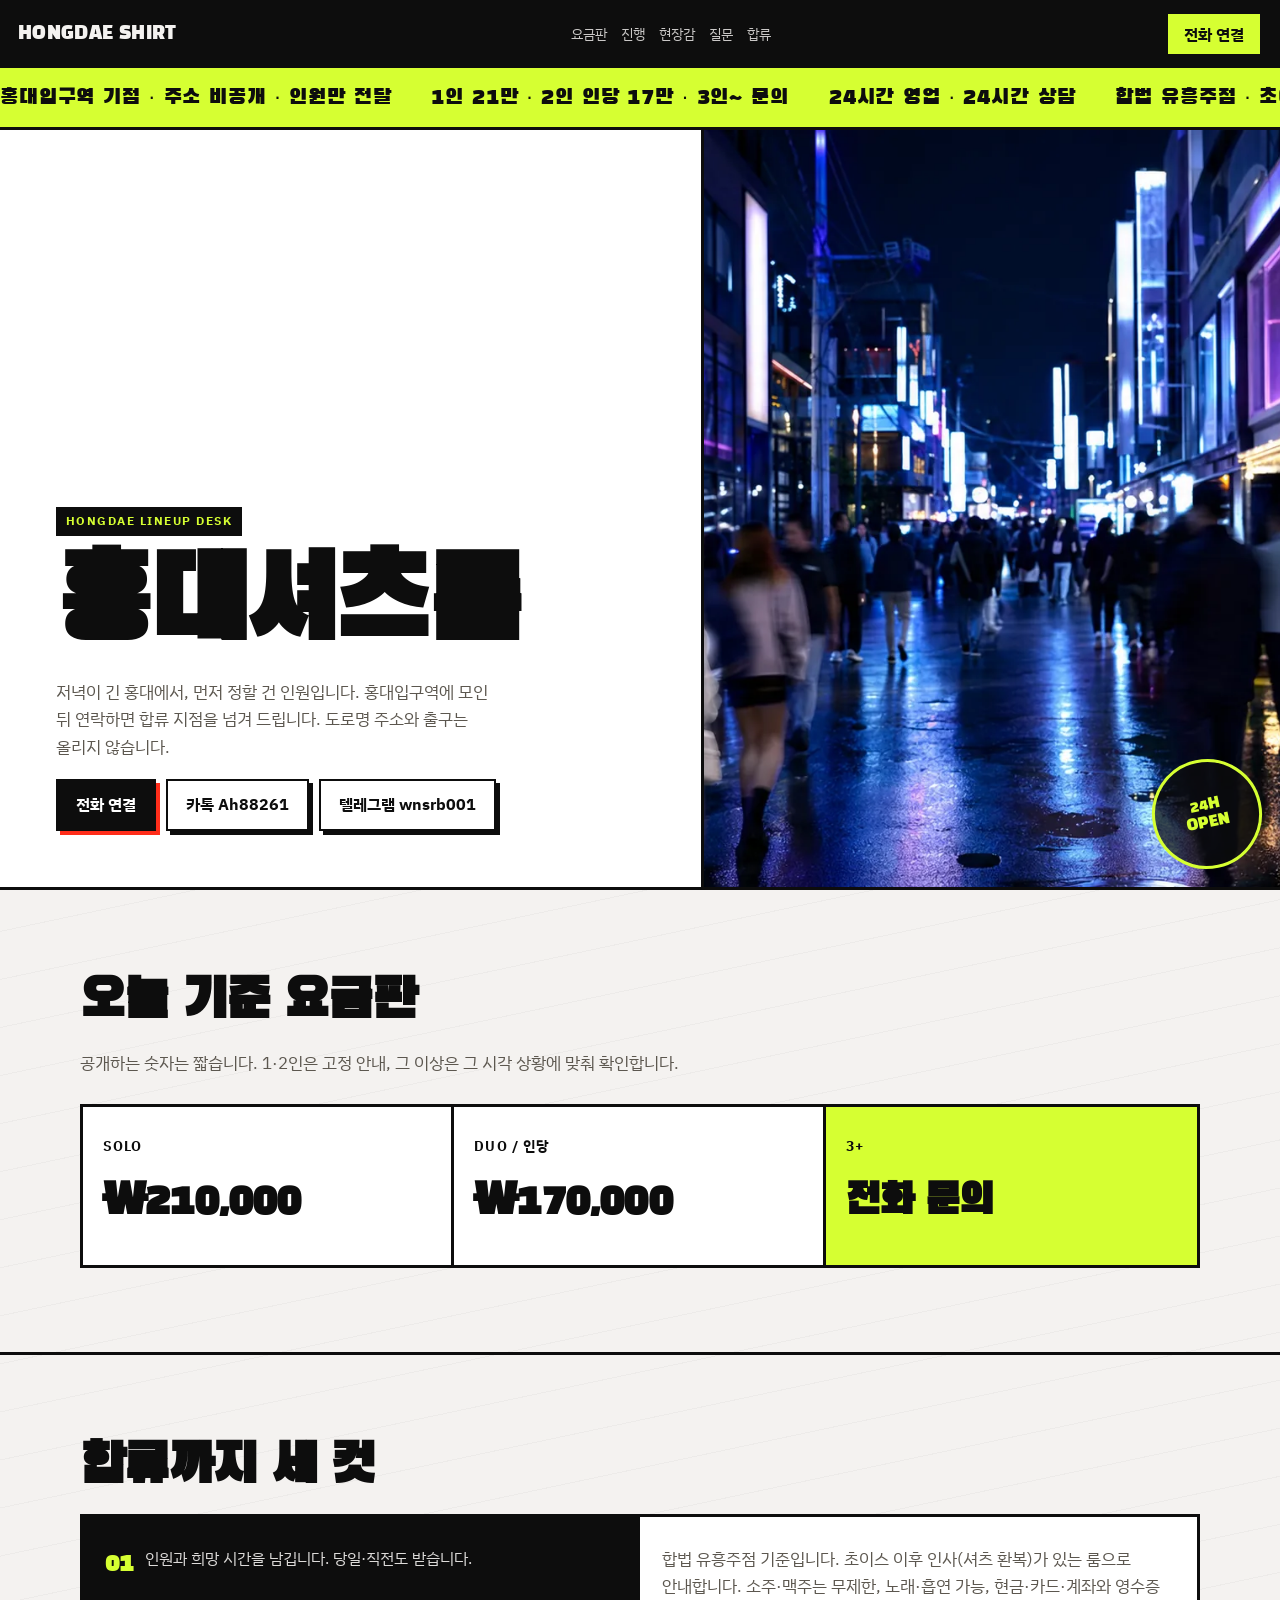
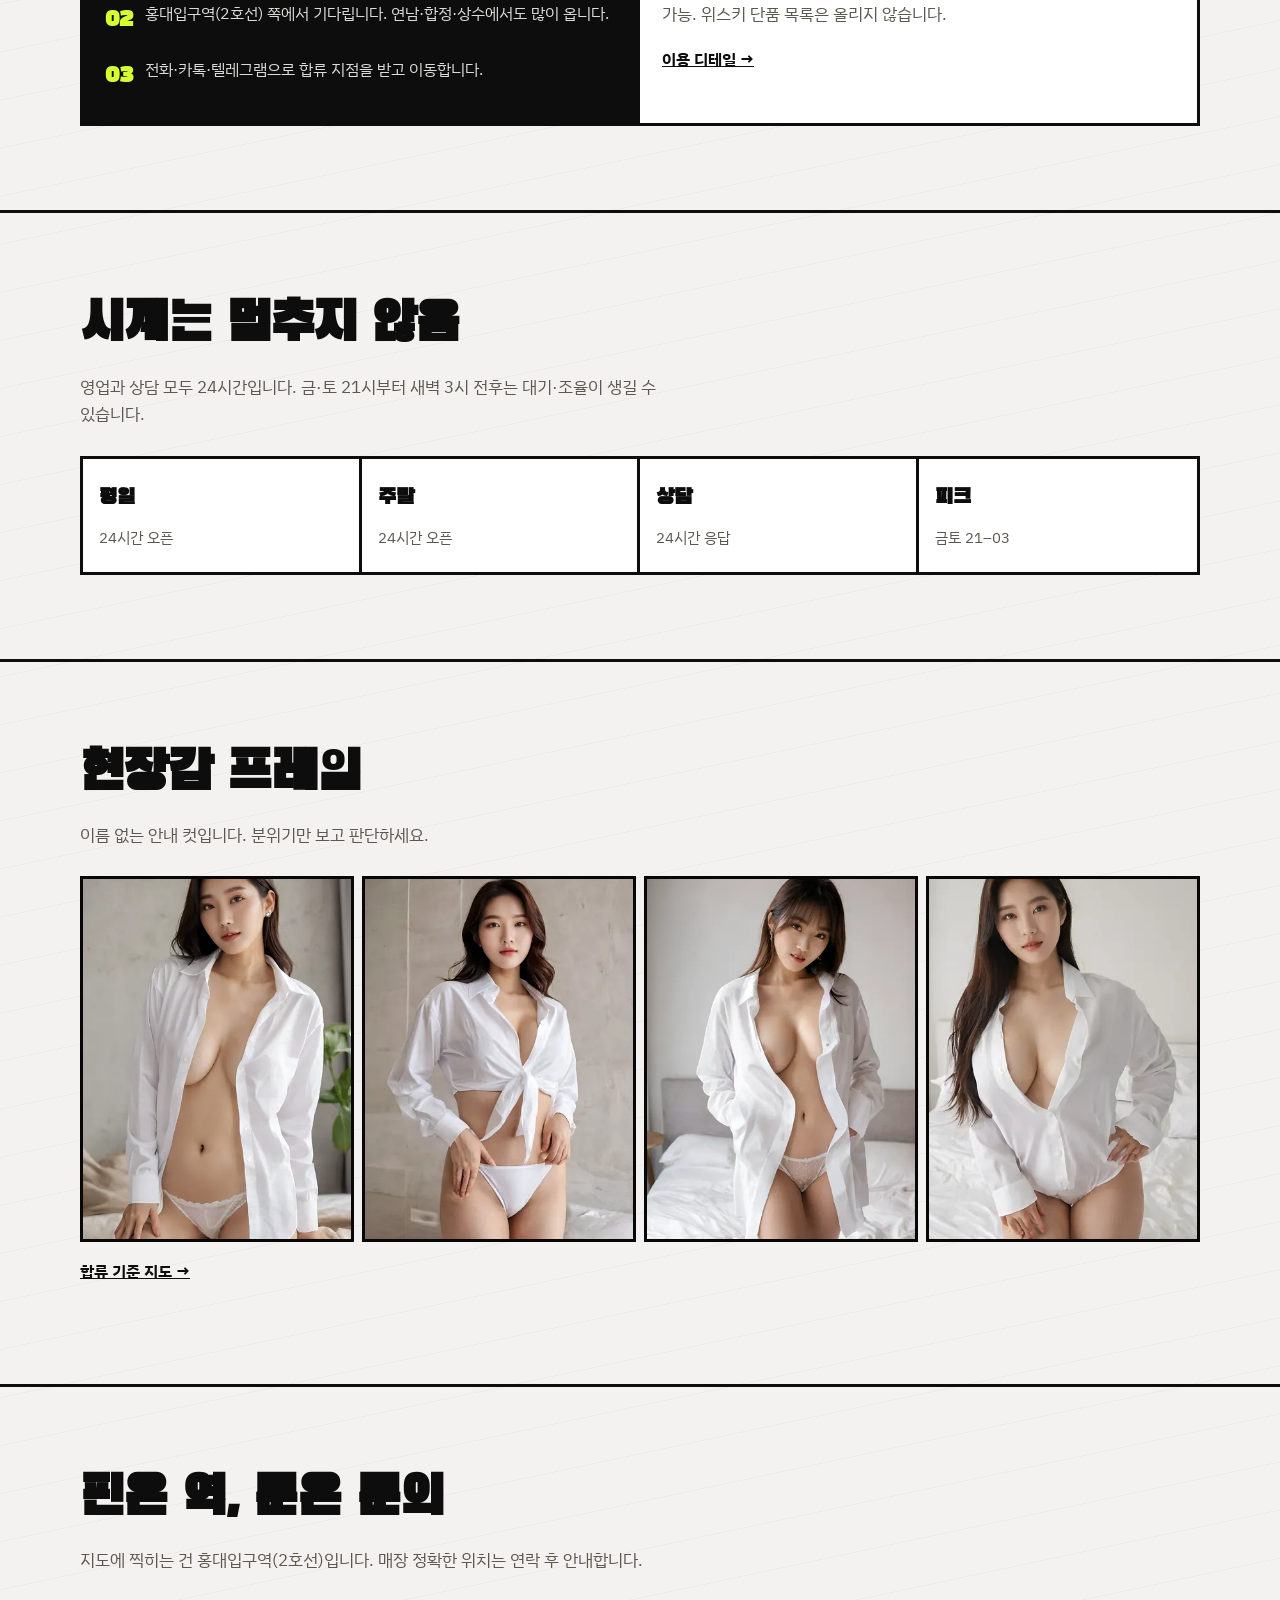
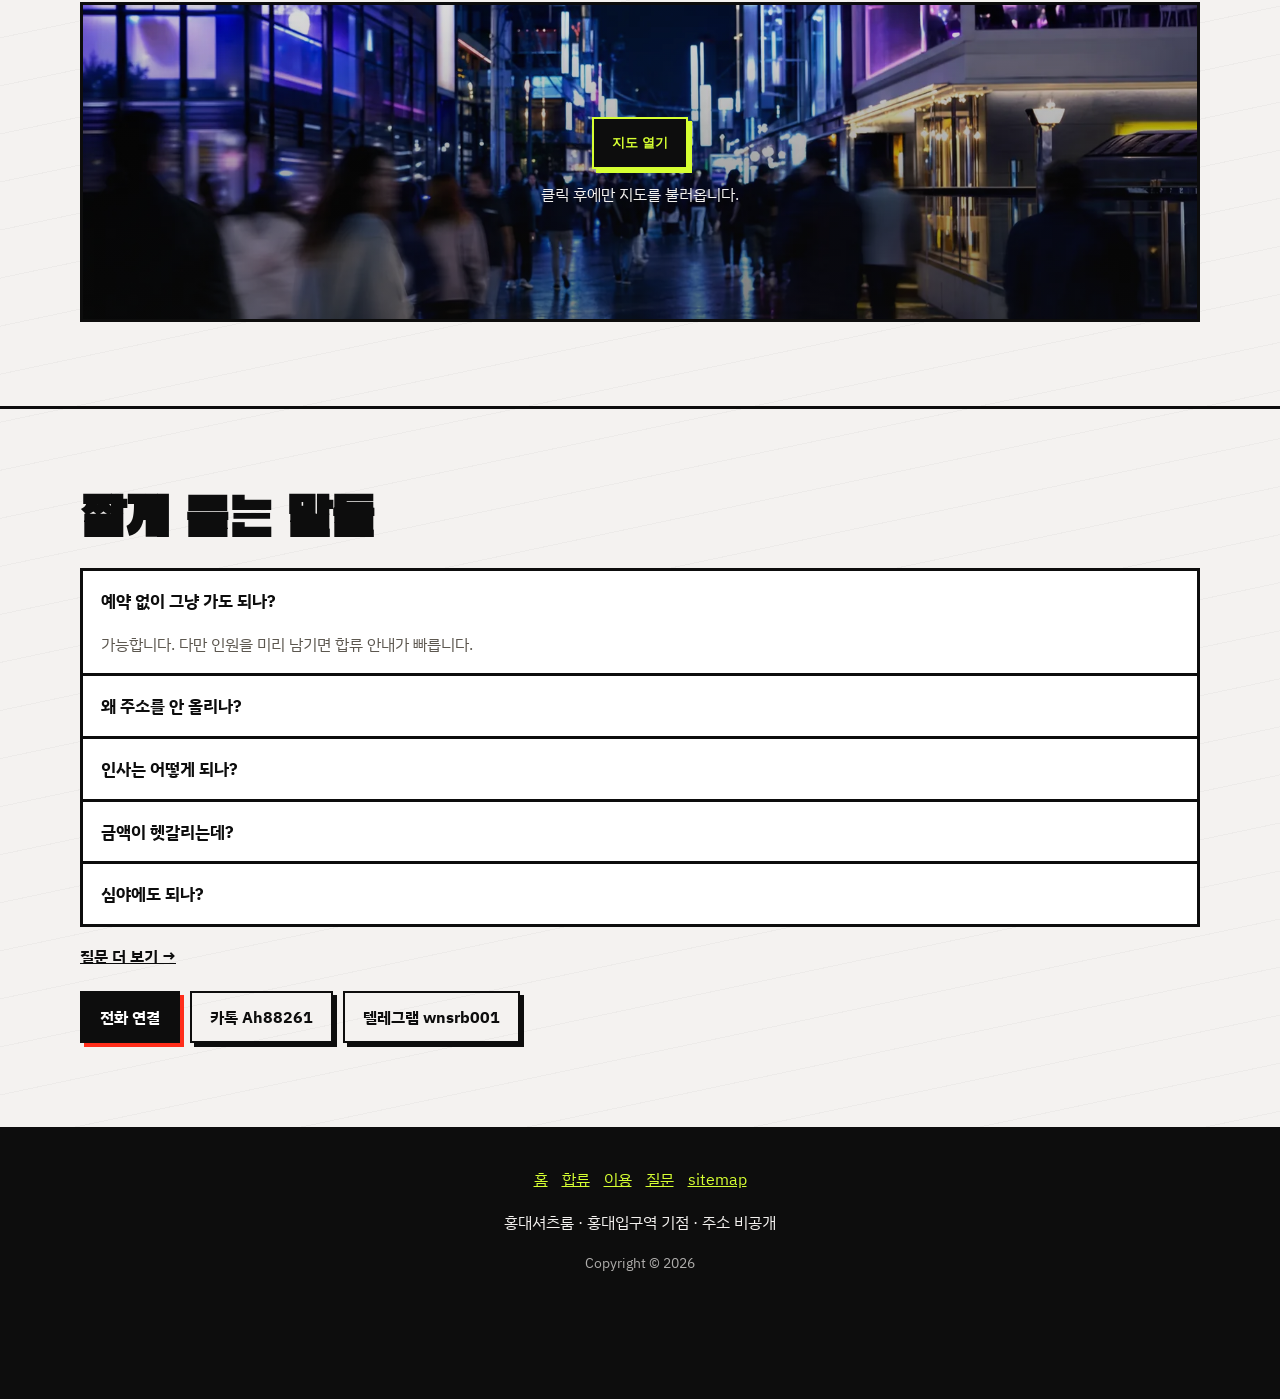
==== index.html @ c49dfba7 "Refresh site photography: new space renders and four unused people stills." ====
﻿<!DOCTYPE html>
<html lang="ko">
<head>
<meta charset="UTF-8">
<meta name="viewport" content="width=device-width, initial-scale=1">
<title>홍대셔츠룸 | 합류·요금·이용 안내</title>
<meta name="description" content="홍대셔츠룸. 홍대입구역을 기점으로 합류 안내, 1인 21만원·2인 인당 17만원·3인 이상은 문의, 24시간 영업·상담. 주소는 비공개.">
<meta name="robots" content="index,follow,max-image-preview:large">
<meta name="google-site-verification" content="ETEl6-ctg5ZU-qnltE2_Ynmr2beDiUaVYocim58YZ6o" />
<link rel="canonical" href="https://hongdaeshirt.github.io/hongdaeshirtroom/">
<link rel="alternate" hreflang="ko" href="https://hongdaeshirt.github.io/hongdaeshirtroom/">
<meta property="og:type" content="website">
<meta property="og:locale" content="ko_KR">
<meta property="og:site_name" content="홍대셔츠룸">
<meta property="og:title" content="홍대셔츠룸 | 합류·요금·이용 안내">
<meta property="og:description" content="홍대입구역 기점 합류. 인원만 남기면 장소 안내. 24시간 문의.">
<meta property="og:url" content="https://hongdaeshirt.github.io/hongdaeshirtroom/">
<meta property="og:image" content="https://hongdaeshirt.github.io/hongdaeshirtroom/assets/img/space/hongdae-night.jpg">
<meta name="theme-color" content="#0d0d0d">
<link rel="icon" href="assets/img/favicon.svg" type="image/svg+xml">
<link rel="preload" as="image" href="assets/img/space/hongdae-night.webp" type="image/webp" fetchpriority="high">
<link rel="preconnect" href="https://fonts.googleapis.com">
<link rel="preconnect" href="https://fonts.gstatic.com" crossorigin>
<link href="https://fonts.googleapis.com/css2?family=Black+Han+Sans&family=IBM+Plex+Sans+KR:wght@400;600;700&display=swap" rel="stylesheet">
<link rel="stylesheet" href="assets/css/style.css">
</head>
<body>
<a class="skip" href="#main">본문으로</a>

<header class="bar">
  <a class="logo" href="./">HONGDAE SHIRT</a>
  <nav aria-label="메뉴">
    <a href="#rate">요금판</a>
    <a href="#flow">진행</a>
    <a href="#look">현장감</a>
    <a href="#ask">질문</a>
    <a href="location/">합류</a>
  </nav>
  <a class="pill" href="tel:01026762894" aria-label="홍대셔츠룸 전화 문의">전화 연결</a>
</header>

<div class="marquee" aria-hidden="true">
  <div class="marquee-track">
    <span>홍대입구역 기점 · 주소 비공개 · 인원만 전달</span>
    <span>1인 21만 · 2인 인당 17만 · 3인~ 문의</span>
    <span>24시간 영업 · 24시간 상담</span>
    <span>합법 유흥주점 · 초이스 후 인사</span>
    <span>홍대입구역 기점 · 주소 비공개 · 인원만 전달</span>
    <span>1인 21만 · 2인 인당 17만 · 3인~ 문의</span>
    <span>24시간 영업 · 24시간 상담</span>
    <span>합법 유흥주점 · 초이스 후 인사</span>
  </div>
</div>

<section class="stage" aria-label="히어로">
  <div class="stage-copy">
    <p class="eyebrow">Hongdae lineup desk</p>
    <h1>홍대셔츠룸</h1>
    <p class="stage-lead">저녁이 긴 홍대에서, 먼저 정할 건 인원입니다. 홍대입구역에 모인 뒤 연락하면 합류 지점을 넘겨 드립니다. 도로명 주소와 출구는 올리지 않습니다.</p>
    <div class="cta-row">
      <a class="btn" href="tel:01026762894" aria-label="홍대셔츠룸 전화 문의">전화 연결</a>
      <a class="btn ghost" href="https://open.kakao.com/" rel="noopener noreferrer" onclick="navigator.clipboard&&navigator.clipboard.writeText('Ah88261')">카톡 Ah88261</a>
      <a class="btn ghost" href="https://t.me/wnsrb001" target="_blank" rel="noopener noreferrer">텔레그램 wnsrb001</a>
    </div>
  </div>
  <div class="stage-media">
    <picture>
      <source type="image/webp" srcset="assets/img/space/hongdae-night.webp">
      <img src="assets/img/space/hongdae-night.jpg" width="1600" height="900" alt="홍대 야간 거리 안내 이미지" fetchpriority="high" decoding="async">
    </picture>
    <div class="stamp">24H<br>OPEN</div>
  </div>
</section>

<main id="main">
  <section class="block" id="rate">
    <div class="wrap">
      <h2>오늘 기준 요금판</h2>
      <p class="lede">공개하는 숫자는 짧습니다. 1·2인은 고정 안내, 그 이상은 그 시각 상황에 맞춰 확인합니다.</p>
      <div class="board">
        <article>
          <span class="label">Solo</span>
          <strong>₩210,000</strong>
        </article>
        <article>
          <span class="label">Duo / 인당</span>
          <strong>₩170,000</strong>
        </article>
        <article>
          <span class="label">3+</span>
          <strong>전화 문의</strong>
        </article>
      </div>
    </div>
  </section>

  <section class="block" id="flow">
    <div class="wrap">
      <h2>합류까지 세 컷</h2>
      <div class="split">
        <div>
          <ol class="steps">
            <li>
              <b>01</b>
              <p>인원과 희망 시간을 남깁니다. 당일·직전도 받습니다.</p>
            </li>
            <li>
              <b>02</b>
              <p>홍대입구역(2호선) 쪽에서 기다립니다. 연남·합정·상수에서도 많이 옵니다.</p>
            </li>
            <li>
              <b>03</b>
              <p>전화·카톡·텔레그램으로 합류 지점을 받고 이동합니다.</p>
            </li>
          </ol>
        </div>
        <div>
          <p class="lede" style="margin:0">합법 유흥주점 기준입니다. 초이스 이후 인사(셔츠 환복)가 있는 룸으로 안내합니다. 소주·맥주는 무제한, 노래·흡연 가능, 현금·카드·계좌와 영수증 가능. 위스키 단품 목록은 올리지 않습니다.</p>
          <p style="margin:18px 0 0"><a href="reserve/"><strong>이용 디테일 →</strong></a></p>
        </div>
      </div>
    </div>
  </section>

  <section class="block" id="clock">
    <div class="wrap">
      <h2>시계는 멈추지 않음</h2>
      <p class="lede">영업과 상담 모두 24시간입니다. 금·토 21시부터 새벽 3시 전후는 대기·조율이 생길 수 있습니다.</p>
      <div class="rail">
        <div>
          <h3>평일</h3>
          <p>24시간 오픈</p>
        </div>
        <div>
          <h3>주말</h3>
          <p>24시간 오픈</p>
        </div>
        <div>
          <h3>상담</h3>
          <p>24시간 응답</p>
        </div>
        <div>
          <h3>피크</h3>
          <p>금토 21–03</p>
        </div>
      </div>
    </div>
  </section>

  <section class="block" id="look">
    <div class="wrap">
      <h2>현장감 프레임</h2>
      <p class="lede">이름 없는 안내 컷입니다. 분위기만 보고 판단하세요.</p>
      <div class="strip">
        <picture><source type="image/webp" srcset="assets/img/people/people_01.webp"><img src="assets/img/people/people_01.jpg" width="450" height="560" loading="lazy" alt="홍대 셔츠룸 관련 안내 이미지"></picture>
        <picture><source type="image/webp" srcset="assets/img/people/people_02.webp"><img src="assets/img/people/people_02.jpg" width="450" height="560" loading="lazy" alt="홍대 셔츠룸 관련 안내 이미지"></picture>
        <picture><source type="image/webp" srcset="assets/img/people/people_03.webp"><img src="assets/img/people/people_03.jpg" width="450" height="560" loading="lazy" alt="홍대 셔츠룸 관련 안내 이미지"></picture>
        <picture><source type="image/webp" srcset="assets/img/people/people_04.webp"><img src="assets/img/people/people_04.jpg" width="450" height="560" loading="lazy" alt="홍대 셔츠룸 관련 안내 이미지"></picture>
      </div>
      <p style="margin-top:16px"><a href="location/"><strong>합류 기준 지도 →</strong></a></p>
    </div>
  </section>

  <section class="block" id="map">
    <div class="wrap">
      <h2>핀은 역, 문은 문의</h2>
      <p class="lede">지도에 찍히는 건 홍대입구역(2호선)입니다. 매장 정확한 위치는 연락 후 안내합니다.</p>
      <div class="map-shell" data-src="https://maps.google.com/maps?q=%ED%99%8D%EB%8C%80%EC%9E%85%EA%B5%AC%EC%97%AD%202%ED%98%B8%EC%84%A0&hl=ko&z=16&output=embed">
        <div>
          <button type="button" class="btn map-load-btn" style="box-shadow:4px 4px 0 #d6ff32;border-color:#d6ff32;color:#d6ff32;background:#0d0d0d">지도 열기</button>
          <p class="map-note">클릭 후에만 지도를 불러옵니다.</p>
        </div>
      </div>
    </div>
  </section>

  <section class="block" id="ask">
    <div class="wrap">
      <h2>짧게 묻는 말들</h2>
      <div class="qa">
        <details open>
          <summary>예약 없이 그냥 가도 되나?</summary>
          <p>가능합니다. 다만 인원을 미리 남기면 합류 안내가 빠릅니다.</p>
        </details>
        <details>
          <summary>왜 주소를 안 올리나?</summary>
          <p>합류 지점이 방문마다 달라질 수 있어서입니다. 홍대입구역을 기준으로 연락 후 안내합니다.</p>
        </details>
        <details>
          <summary>인사는 어떻게 되나?</summary>
          <p>합법 유흥주점 기준으로, 초이스 후 인사(셔츠 환복)가 있는 형태로 안내합니다.</p>
        </details>
        <details>
          <summary>금액이 헷갈리는데?</summary>
          <p>1인 21만원, 2인 인당 17만원입니다. 3인부터는 그 시각에 확인해 주세요.</p>
        </details>
        <details>
          <summary>심야에도 되나?</summary>
          <p>네. 영업·상담 모두 24시간입니다.</p>
        </details>
      </div>
      <p style="margin-top:16px"><a href="faq/"><strong>질문 더 보기 →</strong></a></p>
      <div class="cta-row" style="margin-top:22px">
        <a class="btn" href="tel:01026762894" aria-label="홍대셔츠룸 전화 문의">전화 연결</a>
        <a class="btn ghost" href="https://open.kakao.com/" rel="noopener noreferrer" onclick="navigator.clipboard&&navigator.clipboard.writeText('Ah88261')">카톡 Ah88261</a>
        <a class="btn ghost" href="https://t.me/wnsrb001" target="_blank" rel="noopener noreferrer">텔레그램 wnsrb001</a>
      </div>
    </div>
  </section>
</main>

<footer class="foot">
  <div class="wrap">
    <nav aria-label="푸터">
      <a href="./">홈</a>
      <a href="location/">합류</a>
      <a href="reserve/">이용</a>
      <a href="faq/">질문</a>
      <a href="sitemap.xml">sitemap</a>
    </nav>
    <p>홍대셔츠룸 · 홍대입구역 기점 · 주소 비공개</p>
    <p style="opacity:.7;font-size:.9rem">Copyright © 2026</p>
  </div>
</footer>

<div class="dock" aria-label="빠른 연락">
  <a class="btn" href="tel:01026762894" aria-label="홍대셔츠룸 전화 문의">전화</a>
  <a class="btn ghost" href="https://open.kakao.com/" rel="noopener noreferrer" onclick="navigator.clipboard&&navigator.clipboard.writeText('Ah88261')">카톡</a>
  <a class="btn ghost" href="https://t.me/wnsrb001" target="_blank" rel="noopener noreferrer">텔레그램</a>
</div>

<script type="application/ld+json">
{
  "@context": "https://schema.org",
  "@type": "WebPage",
  "@id": "https://hongdaeshirt.github.io/hongdaeshirtroom/#webpage",
  "url": "https://hongdaeshirt.github.io/hongdaeshirtroom/",
  "name": "홍대셔츠룸 | 합류·요금·이용 안내",
  "description": "홍대셔츠룸. 홍대입구역을 기점으로 합류 안내, 1인 21만원·2인 인당 17만원·3인 이상은 문의, 24시간 영업·상담. 주소는 비공개.",
  "inLanguage": "ko-KR",
  "dateModified": "2026-07-16",
  "about": { "@type": "Thing", "name": "홍대셔츠룸" }
}
</script>
<script src="assets/js/map-facade.js" defer></script>
</body>
</html>
---- assets/css/style.css ----
:root {
  --bg: #f4f2f0;
  --ink: #0d0d0d;
  --mute: #5c574f;
  --line: #0d0d0d;
  --lime: #d6ff32;
  --red: #ff2d1a;
  --max: 1120px;
  --display: "Black Han Sans", "Arial Black", Impact, sans-serif;
  --body: "IBM Plex Sans KR", "Apple SD Gothic Neo", sans-serif;
}

* { box-sizing: border-box; }
html { scroll-behavior: smooth; }
body {
  margin: 0;
  background:
    repeating-linear-gradient(
      -12deg,
      transparent,
      transparent 46px,
      rgba(13, 13, 13, 0.03) 46px,
      rgba(13, 13, 13, 0.03) 47px
    ),
    var(--bg);
  color: var(--ink);
  font-family: var(--body);
  line-height: 1.65;
  word-break: keep-all;
  overflow-wrap: break-word;
}
img { max-width: 100%; display: block; height: auto; }
a { color: inherit; }
.skip {
  position: absolute;
  left: -9999px;
}
.skip:focus {
  left: 12px;
  top: 12px;
  z-index: 99;
  background: var(--lime);
  padding: 8px 12px;
}

.bar {
  position: sticky;
  top: 0;
  z-index: 40;
  display: flex;
  align-items: center;
  justify-content: space-between;
  gap: 12px;
  padding: 12px 18px;
  background: var(--ink);
  color: #f4f2f0;
  border-bottom: 3px solid var(--lime);
}
.bar a { text-decoration: none; }
.logo {
  font-family: var(--display);
  letter-spacing: 0.02em;
  font-size: 1.15rem;
}
.bar nav {
  display: flex;
  flex-wrap: wrap;
  gap: 14px;
  font-size: 0.88rem;
}
.bar nav a { opacity: 0.82; }
.bar nav a:hover { opacity: 1; color: var(--lime); }
.pill {
  display: inline-flex;
  align-items: center;
  justify-content: center;
  min-height: 44px;
  padding: 0 16px;
  background: var(--lime);
  color: var(--ink);
  font-weight: 800;
  text-decoration: none;
  border: 2px solid var(--ink);
  box-shadow: 3px 3px 0 var(--ink);
}

.marquee {
  overflow: hidden;
  background: var(--lime);
  border-bottom: 3px solid var(--ink);
  font-family: var(--display);
  font-size: clamp(1rem, 2.4vw, 1.35rem);
  letter-spacing: 0.04em;
}
.marquee-track {
  display: flex;
  width: max-content;
  gap: 2.5rem;
  padding: 10px 0;
  animation: slide 28s linear infinite;
}
.marquee-track span { white-space: nowrap; }

.stage {
  position: relative;
  min-height: min(88vh, 760px);
  display: grid;
  grid-template-columns: 1.1fr 0.9fr;
  border-bottom: 3px solid var(--ink);
  overflow: hidden;
}
.stage-copy {
  padding: clamp(28px, 5vw, 56px);
  display: flex;
  flex-direction: column;
  justify-content: flex-end;
  gap: 18px;
  background: #fff;
  border-right: 3px solid var(--ink);
}
.stage-copy .eyebrow {
  margin: 0;
  display: inline-block;
  width: fit-content;
  padding: 4px 10px;
  background: var(--ink);
  color: var(--lime);
  font-size: 0.78rem;
  font-weight: 700;
  letter-spacing: 0.12em;
  text-transform: uppercase;
}
.stage h1 {
  margin: 0;
  font-family: var(--display);
  font-size: clamp(3.4rem, 12vw, 7.2rem);
  line-height: 0.92;
  letter-spacing: -0.03em;
}
.stage-lead {
  margin: 0;
  max-width: 28rem;
  color: var(--mute);
  font-size: 1.05rem;
}
.cta-row {
  display: flex;
  flex-wrap: wrap;
  gap: 10px;
}
.btn {
  display: inline-flex;
  align-items: center;
  justify-content: center;
  min-height: 52px;
  padding: 0 18px;
  border: 2px solid var(--ink);
  background: var(--ink);
  color: #fff;
  font-weight: 800;
  text-decoration: none;
  box-shadow: 4px 4px 0 var(--red);
  transition: transform 160ms ease;
}
.btn:hover { transform: translate(-2px, -2px); }
.btn.ghost {
  background: transparent;
  color: var(--ink);
  box-shadow: 4px 4px 0 var(--ink);
}
.stage-media {
  position: relative;
  min-height: 420px;
}
.stage-media img {
  width: 100%;
  height: 100%;
  object-fit: cover;
  animation: drift 16s ease-in-out infinite alternate;
}
.stamp {
  position: absolute;
  right: 18px;
  bottom: 18px;
  width: 110px;
  height: 110px;
  border: 3px solid var(--lime);
  border-radius: 50%;
  display: grid;
  place-items: center;
  text-align: center;
  font-family: var(--display);
  font-size: 0.95rem;
  line-height: 1.15;
  color: var(--lime);
  background: rgba(13, 13, 13, 0.72);
  transform: rotate(-12deg);
}

.wrap {
  width: min(100% - 28px, var(--max));
  margin: 0 auto;
}
.block {
  padding: clamp(42px, 7vw, 84px) 0;
  border-bottom: 3px solid var(--ink);
}
.block h2 {
  margin: 0 0 18px;
  font-family: var(--display);
  font-size: clamp(2rem, 5.5vw, 3.4rem);
  line-height: 1.05;
  letter-spacing: -0.02em;
}
.lede {
  margin: 0 0 28px;
  max-width: 38rem;
  color: var(--mute);
  font-size: 1.05rem;
}

.board {
  display: grid;
  grid-template-columns: repeat(3, 1fr);
  border: 3px solid var(--ink);
  background: #fff;
}
.board article {
  padding: 28px 20px;
  border-right: 3px solid var(--ink);
}
.board article:last-child {
  border-right: 0;
  background: var(--lime);
}
.board .label {
  display: block;
  font-size: 0.85rem;
  font-weight: 700;
  margin-bottom: 10px;
  letter-spacing: 0.08em;
  text-transform: uppercase;
}
.board strong {
  font-family: var(--display);
  font-size: clamp(1.8rem, 4vw, 2.6rem);
  letter-spacing: -0.02em;
}

.split {
  display: grid;
  grid-template-columns: 1fr 1fr;
  gap: 0;
  border: 3px solid var(--ink);
  background: #fff;
}
.split > * {
  padding: 28px 22px;
}
.split > :first-child {
  border-right: 3px solid var(--ink);
  background: var(--ink);
  color: #f4f2f0;
}
.steps {
  margin: 0;
  padding: 0;
  list-style: none;
  display: grid;
  gap: 16px;
}
.steps li {
  display: grid;
  grid-template-columns: auto 1fr;
  gap: 12px;
  align-items: start;
}
.steps b {
  font-family: var(--display);
  font-size: 1.5rem;
  color: var(--lime);
}
.steps p { margin: 0; color: inherit; opacity: 0.9; }

.rail {
  display: grid;
  grid-template-columns: repeat(4, 1fr);
  gap: 0;
  border: 3px solid var(--ink);
}
.rail div {
  padding: 22px 16px;
  background: #fff;
  border-right: 3px solid var(--ink);
}
.rail div:last-child { border-right: 0; }
.rail h3 {
  margin: 0 0 8px;
  font-family: var(--display);
  font-size: 1.35rem;
}
.rail p { margin: 0; color: var(--mute); font-size: 0.95rem; }

.strip {
  display: grid;
  grid-template-columns: repeat(4, 1fr);
  gap: 8px;
}
.strip img {
  width: 100%;
  aspect-ratio: 3 / 4;
  object-fit: cover;
  border: 3px solid var(--ink);
  filter: contrast(1.05) saturate(0.92);
  transition: transform 220ms ease, filter 220ms ease;
}
.strip img:hover {
  transform: scale(1.02) rotate(-1deg);
  filter: none;
}

.map-shell {
  border: 3px solid var(--ink);
  min-height: 320px;
  background:
    linear-gradient(180deg, rgba(13,13,13,0.15), rgba(13,13,13,0.55)),
    url("../img/space/hongdae-night.webp") center/cover;
  display: grid;
  place-items: center;
  text-align: center;
  padding: 20px;
}
.map-shell.is-on {
  padding: 0;
  background: #111;
}
.map-shell iframe {
  width: 100%;
  height: 360px;
  border: 0;
}
.map-note {
  margin: 12px 0 0;
  color: #f4f2f0;
  max-width: 26rem;
}

.qa {
  display: grid;
  gap: 0;
  border: 3px solid var(--ink);
  background: #fff;
}
.qa details {
  border-bottom: 3px solid var(--ink);
  padding: 0 18px;
}
.qa details:last-child { border-bottom: 0; }
.qa summary {
  cursor: pointer;
  list-style: none;
  padding: 16px 0;
  font-weight: 800;
  font-size: 1.05rem;
}
.qa summary::-webkit-details-marker { display: none; }
.qa p {
  margin: 0 0 16px;
  color: var(--mute);
}

.foot {
  padding: 36px 0 110px;
  background: var(--ink);
  color: #f4f2f0;
  text-align: center;
}
.foot a { color: var(--lime); }
.foot nav {
  display: flex;
  flex-wrap: wrap;
  justify-content: center;
  gap: 14px;
  margin-bottom: 14px;
}
.dock {
  position: fixed;
  left: 10px;
  right: 10px;
  bottom: 10px;
  z-index: 50;
  display: none;
  gap: 8px;
}
.dock .btn { flex: 1; min-height: 48px; box-shadow: none; }

.page-top {
  padding: 40px 0 24px;
  border-bottom: 3px solid var(--ink);
  background: #fff;
}
.page-top h1 {
  margin: 0 0 12px;
  font-family: var(--display);
  font-size: clamp(2.2rem, 6vw, 3.8rem);
  line-height: 1.05;
}
.crumb {
  margin: 0 0 12px;
  font-size: 0.9rem;
  color: var(--mute);
}
.crumb a { color: var(--ink); font-weight: 700; }

@keyframes slide {
  from { transform: translateX(0); }
  to { transform: translateX(-50%); }
}
@keyframes drift {
  from { transform: scale(1); }
  to { transform: scale(1.06); }
}

@media (prefers-reduced-motion: reduce) {
  .marquee-track,
  .stage-media img,
  .strip img { animation: none !important; transition: none !important; }
}

@media (max-width: 900px) {
  .stage { grid-template-columns: 1fr; }
  .stage-copy { border-right: 0; border-bottom: 3px solid var(--ink); }
  .board,
  .rail,
  .split,
  .strip { grid-template-columns: 1fr 1fr; }
  .board article:nth-child(2),
  .rail div:nth-child(2n) { border-right: 0; }
  .board article,
  .rail div { border-bottom: 3px solid var(--ink); }
  .split > :first-child { border-right: 0; border-bottom: 3px solid var(--ink); }
}

@media (max-width: 640px) {
  .bar nav { display: none; }
  .dock { display: flex; }
  .board,
  .rail,
  .split,
  .strip { grid-template-columns: 1fr; }
  .board article,
  .rail div { border-right: 0; }
}
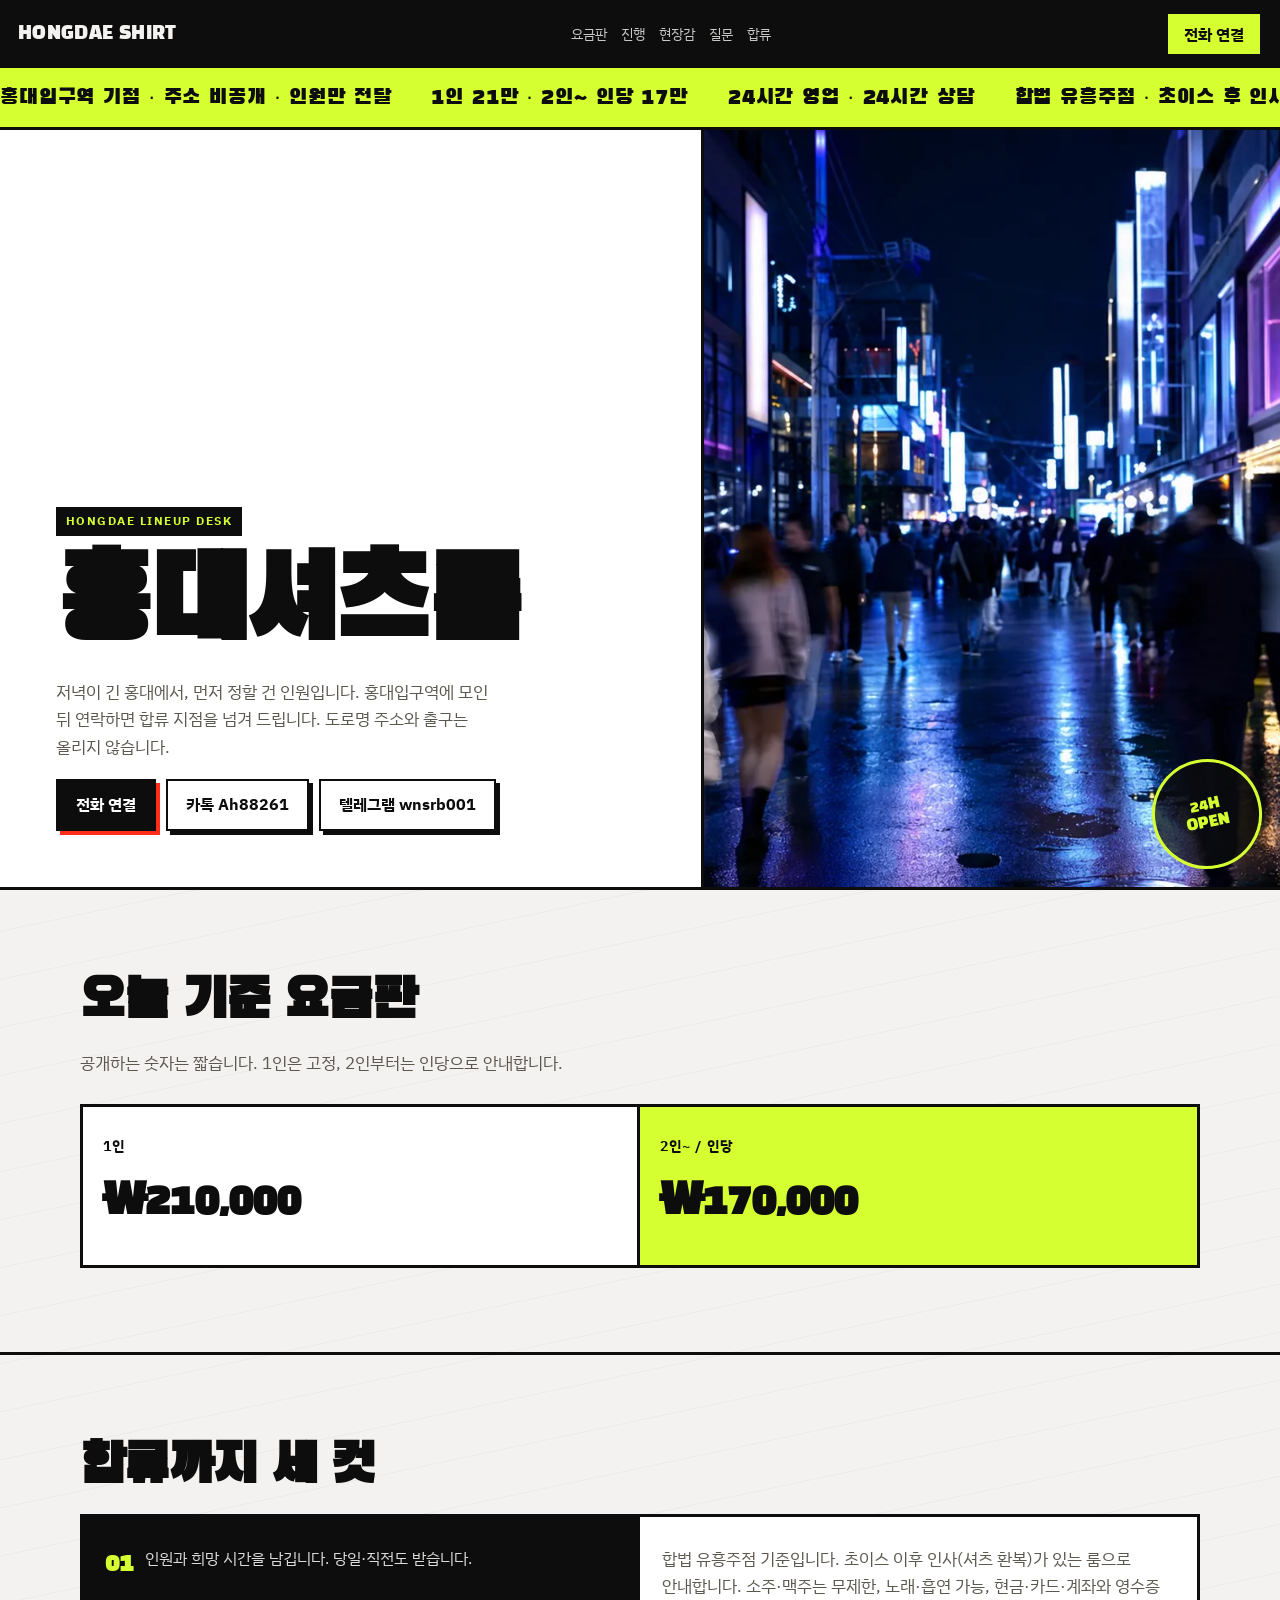
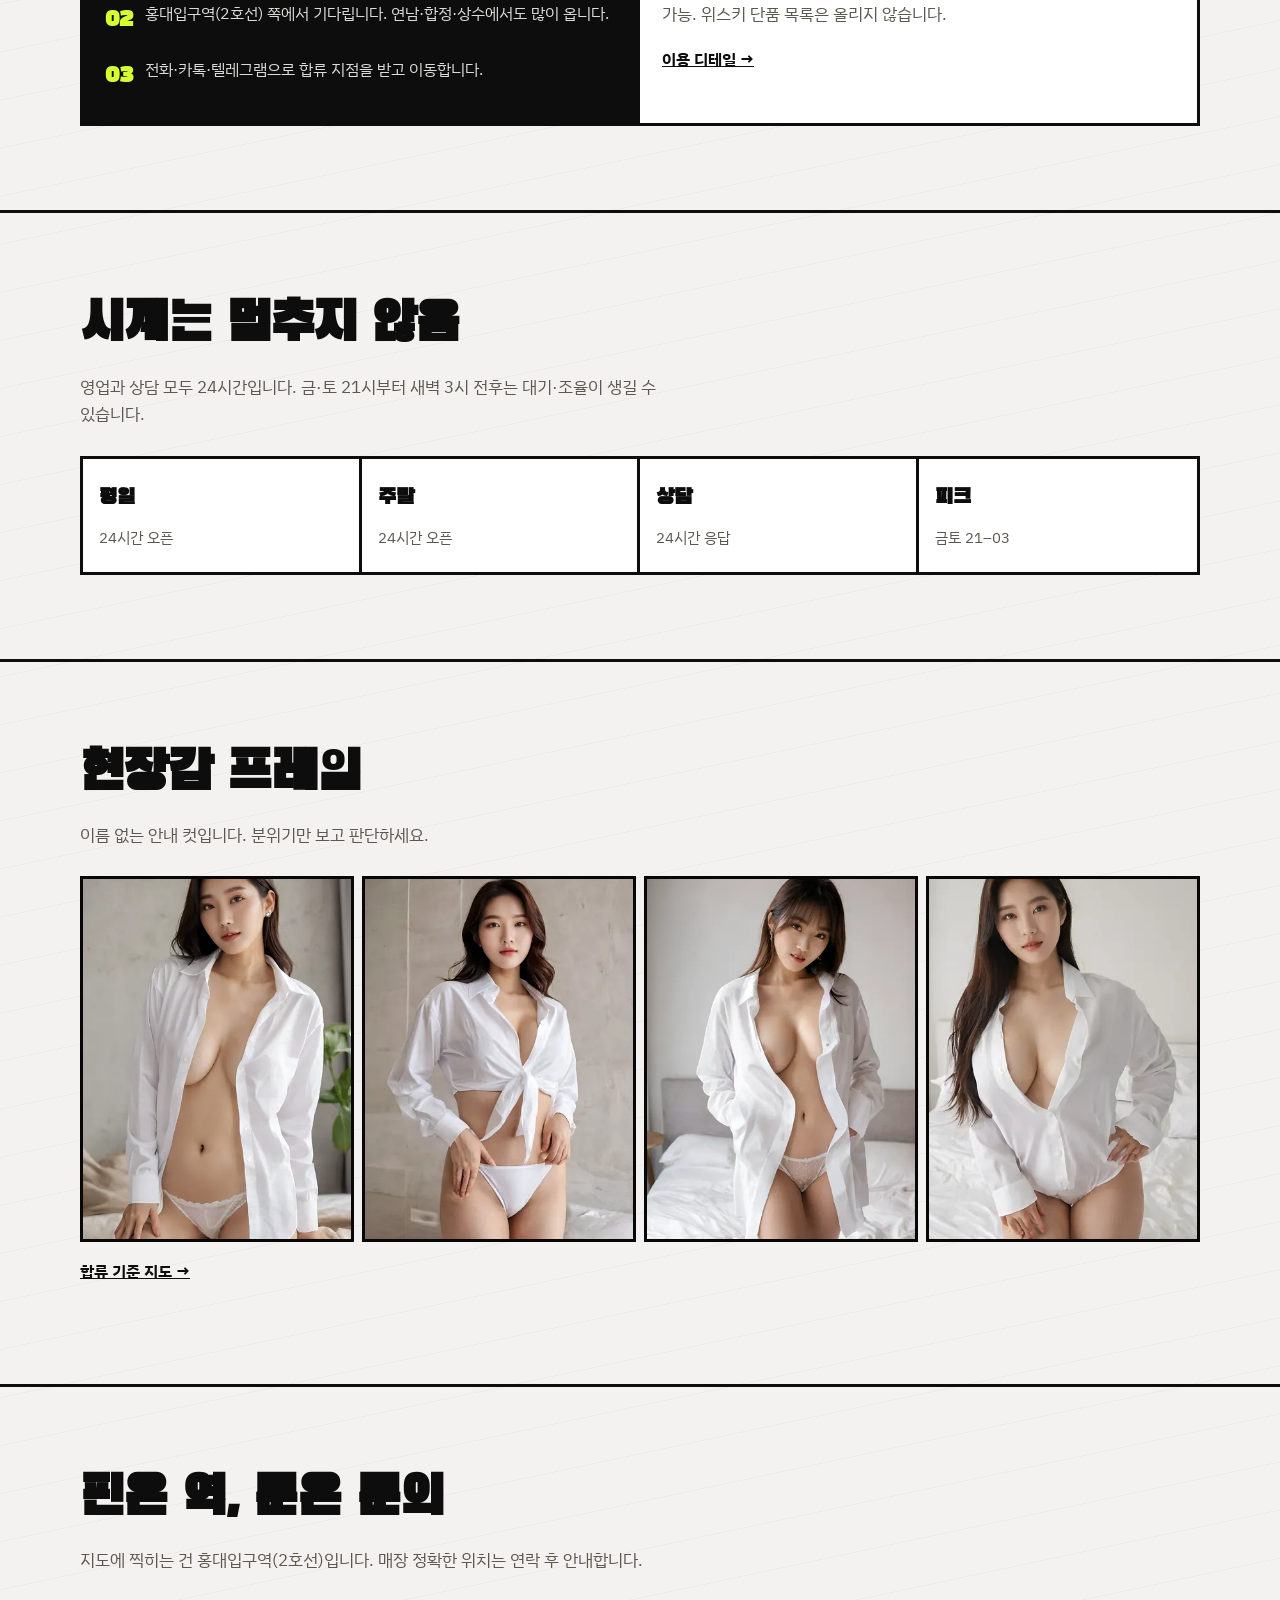
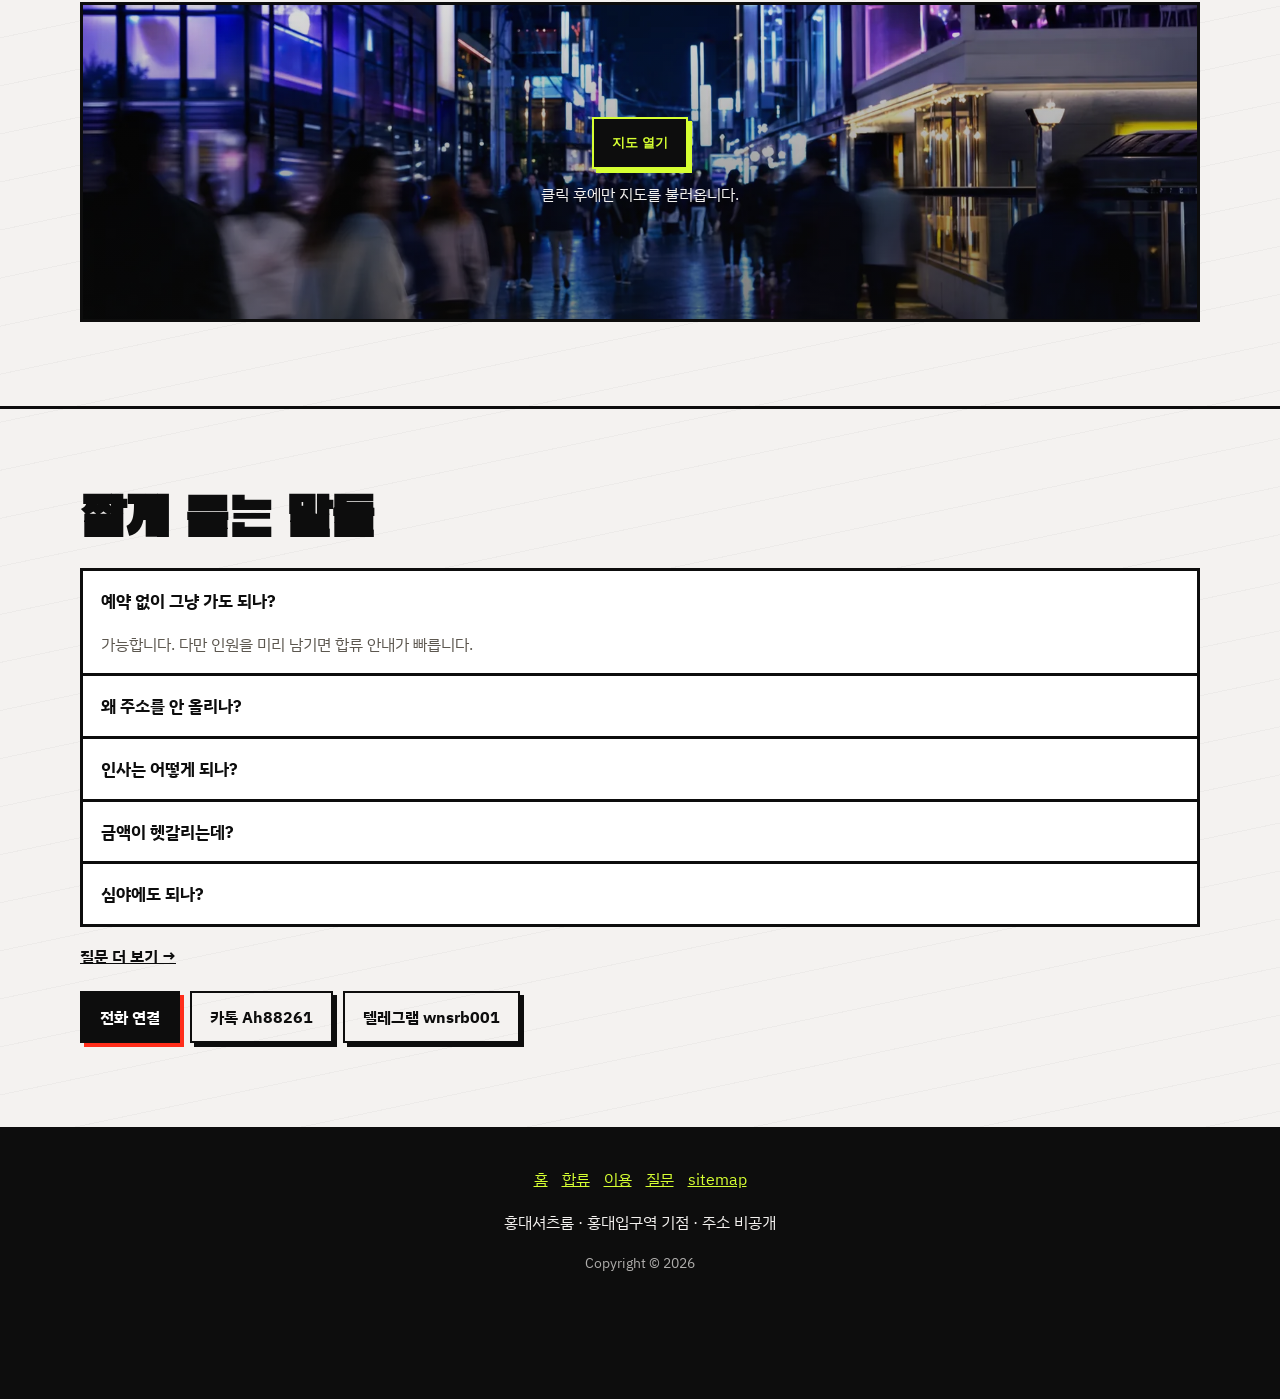
==== commit d44b7caf: "Simplify pricing to 1인 fixed and 2인~ per person." ====
--- a/index.html
+++ b/index.html
@@ -4,7 +4,7 @@
 <meta charset="UTF-8">
 <meta name="viewport" content="width=device-width, initial-scale=1">
 <title>홍대셔츠룸 | 합류·요금·이용 안내</title>
-<meta name="description" content="홍대셔츠룸. 홍대입구역을 기점으로 합류 안내, 1인 21만원·2인 인당 17만원·3인 이상은 문의, 24시간 영업·상담. 주소는 비공개.">
+<meta name="description" content="홍대셔츠룸. 홍대입구역을 기점으로 합류 안내, 1인 21만원·2인~ 인당 17만원, 24시간 영업·상담. 주소는 비공개.">
 <meta name="robots" content="index,follow,max-image-preview:large">
 <meta name="google-site-verification" content="ETEl6-ctg5ZU-qnltE2_Ynmr2beDiUaVYocim58YZ6o" />
 <link rel="canonical" href="https://hongdaeshirt.github.io/hongdaeshirtroom/">
@@ -42,11 +42,11 @@
 <div class="marquee" aria-hidden="true">
   <div class="marquee-track">
     <span>홍대입구역 기점 · 주소 비공개 · 인원만 전달</span>
-    <span>1인 21만 · 2인 인당 17만 · 3인~ 문의</span>
+    <span>1인 21만 · 2인~ 인당 17만</span>
     <span>24시간 영업 · 24시간 상담</span>
     <span>합법 유흥주점 · 초이스 후 인사</span>
     <span>홍대입구역 기점 · 주소 비공개 · 인원만 전달</span>
-    <span>1인 21만 · 2인 인당 17만 · 3인~ 문의</span>
+    <span>1인 21만 · 2인~ 인당 17만</span>
     <span>24시간 영업 · 24시간 상담</span>
     <span>합법 유흥주점 · 초이스 후 인사</span>
   </div>
@@ -76,19 +76,15 @@
   <section class="block" id="rate">
     <div class="wrap">
       <h2>오늘 기준 요금판</h2>
-      <p class="lede">공개하는 숫자는 짧습니다. 1·2인은 고정 안내, 그 이상은 그 시각 상황에 맞춰 확인합니다.</p>
+      <p class="lede">공개하는 숫자는 짧습니다. 1인은 고정, 2인부터는 인당으로 안내합니다.</p>
       <div class="board">
         <article>
-          <span class="label">Solo</span>
+          <span class="label">1인</span>
           <strong>₩210,000</strong>
         </article>
         <article>
-          <span class="label">Duo / 인당</span>
+          <span class="label">2인~ / 인당</span>
           <strong>₩170,000</strong>
-        </article>
-        <article>
-          <span class="label">3+</span>
-          <strong>전화 문의</strong>
         </article>
       </div>
     </div>
@@ -192,7 +188,7 @@
         </details>
         <details>
           <summary>금액이 헷갈리는데?</summary>
-          <p>1인 21만원, 2인 인당 17만원입니다. 3인부터는 그 시각에 확인해 주세요.</p>
+          <p>1인 21만원, 2인~ 인당 17만원입니다.</p>
         </details>
         <details>
           <summary>심야에도 되나?</summary>
@@ -236,7 +232,7 @@
   "@id": "https://hongdaeshirt.github.io/hongdaeshirtroom/#webpage",
   "url": "https://hongdaeshirt.github.io/hongdaeshirtroom/",
   "name": "홍대셔츠룸 | 합류·요금·이용 안내",
-  "description": "홍대셔츠룸. 홍대입구역을 기점으로 합류 안내, 1인 21만원·2인 인당 17만원·3인 이상은 문의, 24시간 영업·상담. 주소는 비공개.",
+  "description": "홍대셔츠룸. 홍대입구역을 기점으로 합류 안내, 1인 21만원·2인~ 인당 17만원, 24시간 영업·상담. 주소는 비공개.",
   "inLanguage": "ko-KR",
   "dateModified": "2026-07-16",
   "about": { "@type": "Thing", "name": "홍대셔츠룸" }
--- a/assets/css/style.css
+++ b/assets/css/style.css
@@ -221,7 +221,7 @@
 
 .board {
   display: grid;
-  grid-template-columns: repeat(3, 1fr);
+  grid-template-columns: repeat(2, 1fr);
   border: 3px solid var(--ink);
   background: #fff;
 }
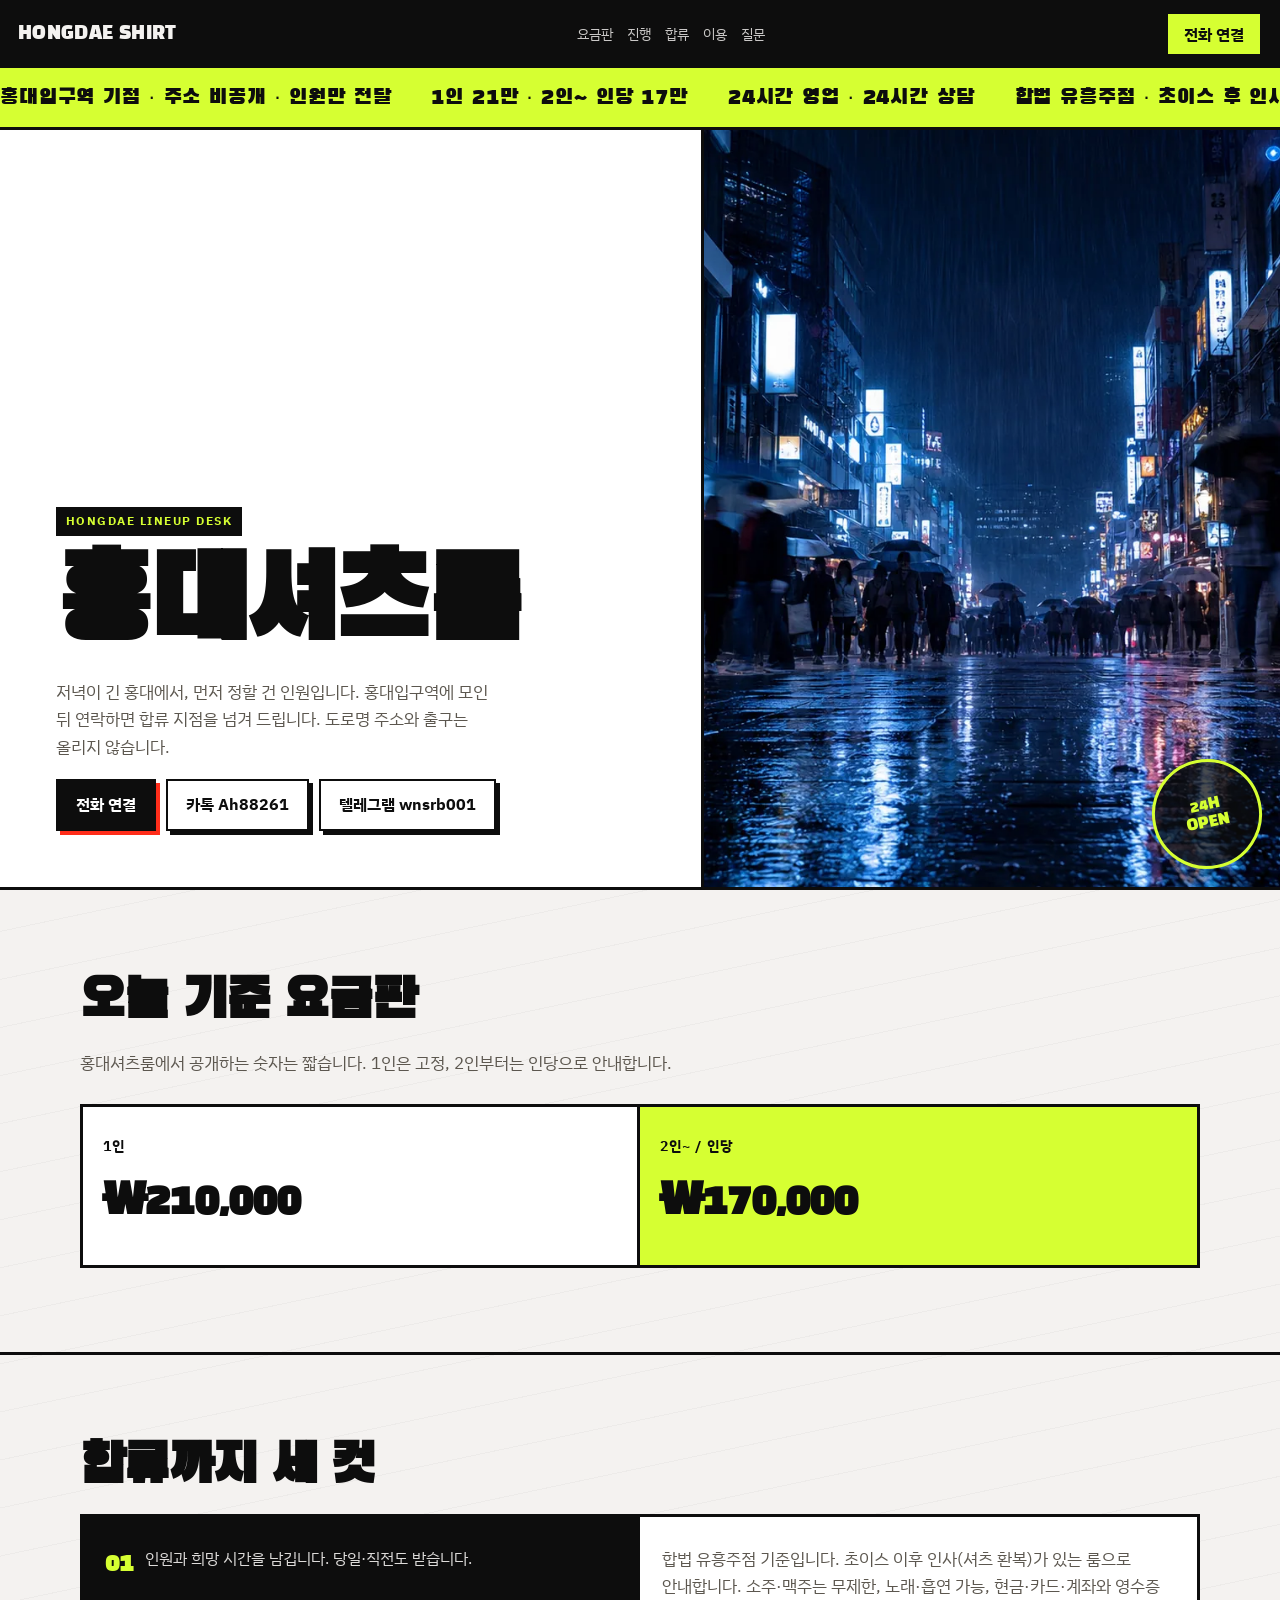
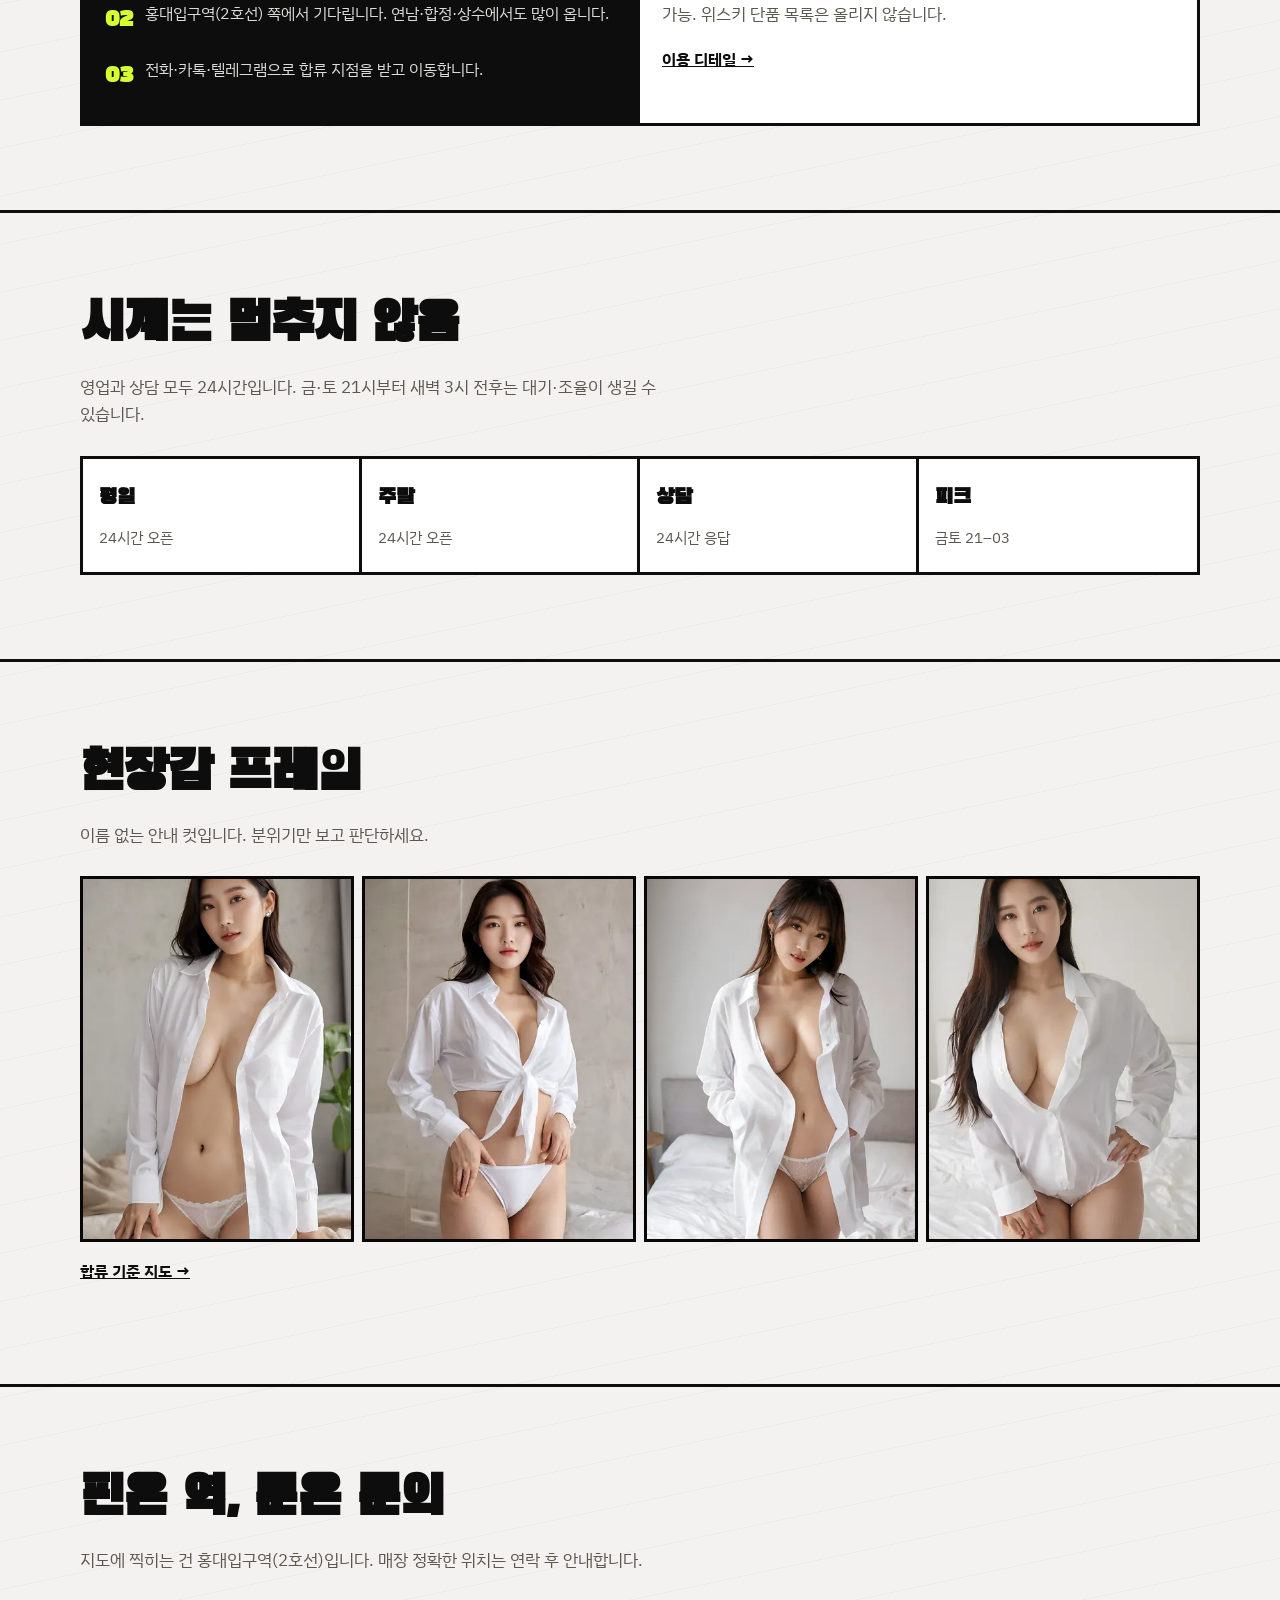
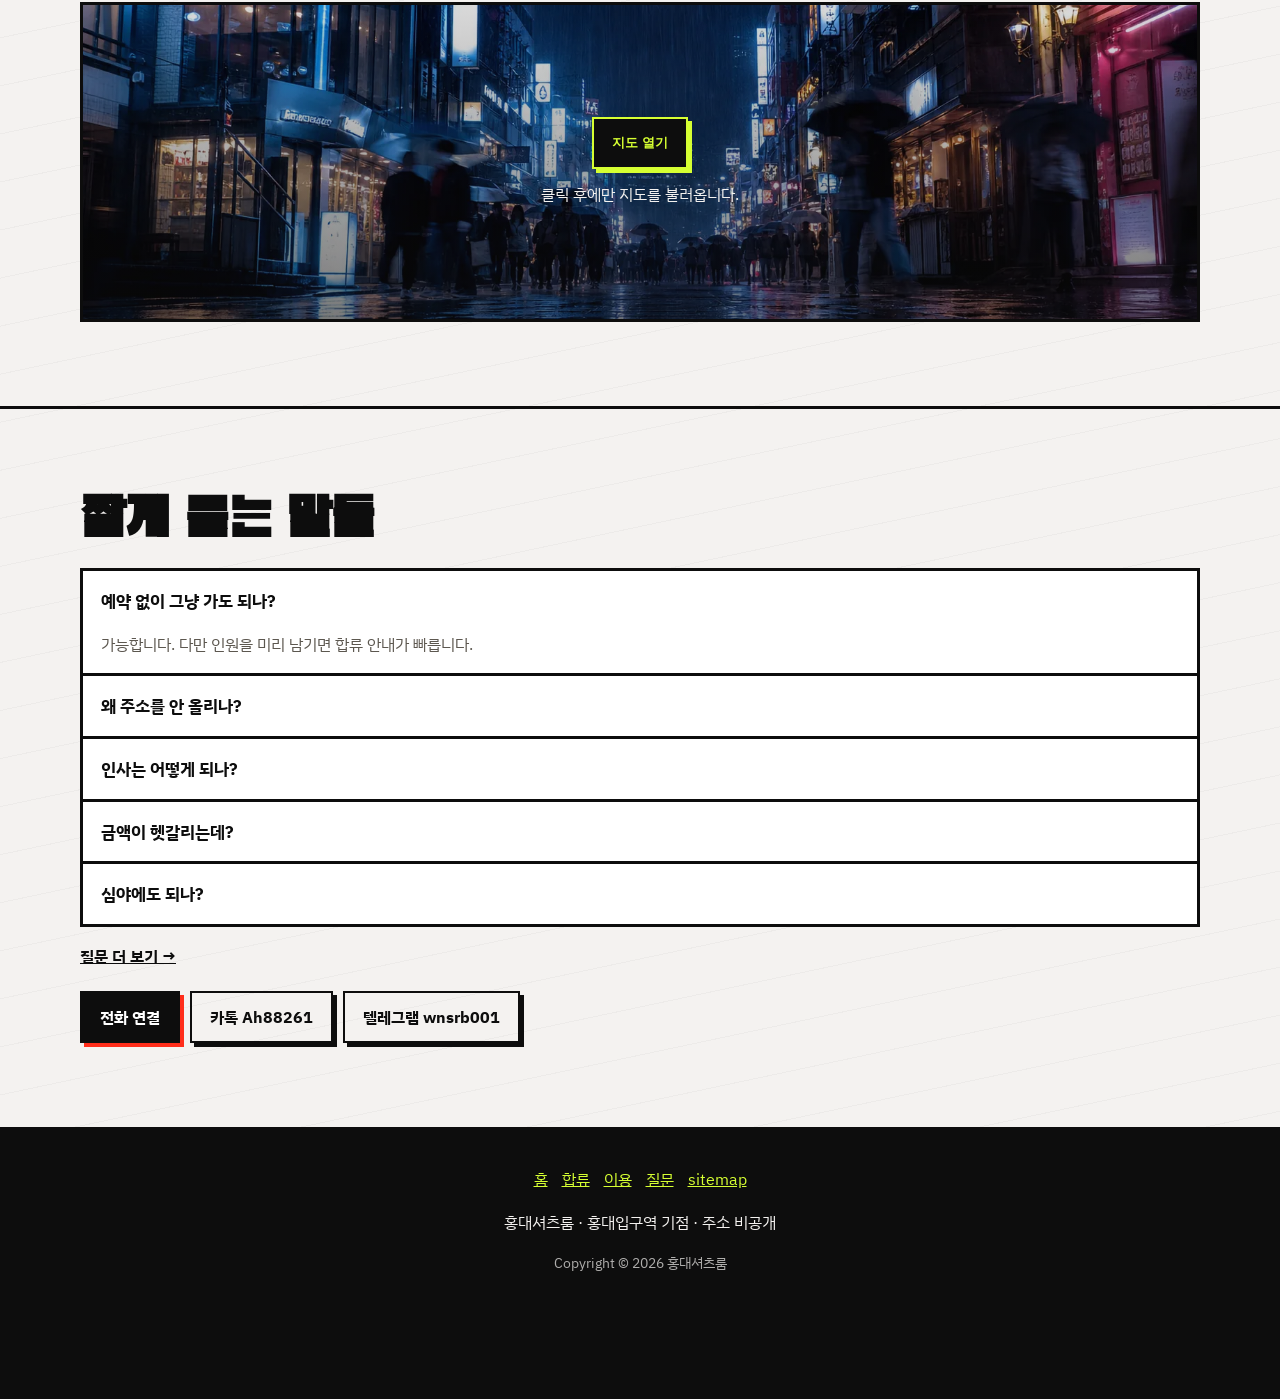
==== commit 7566a914: "Tighten on-page SEO while keeping the current visual system." ====
--- a/index.html
+++ b/index.html
@@ -4,20 +4,32 @@
 <meta charset="UTF-8">
 <meta name="viewport" content="width=device-width, initial-scale=1">
 <title>홍대셔츠룸 | 합류·요금·이용 안내</title>
-<meta name="description" content="홍대셔츠룸. 홍대입구역을 기점으로 합류 안내, 1인 21만원·2인~ 인당 17만원, 24시간 영업·상담. 주소는 비공개.">
-<meta name="robots" content="index,follow,max-image-preview:large">
-<meta name="google-site-verification" content="ETEl6-ctg5ZU-qnltE2_Ynmr2beDiUaVYocim58YZ6o" />
+<meta name="description" content="홍대셔츠룸 공식 안내. 홍대입구역(2호선) 기점 합류, 1인 21만원·2인~ 인당 17만원, 24시간 영업·상담. 주소·출구는 비공개.">
+<meta name="robots" content="index,follow,max-image-preview:large,max-snippet:-1,max-video-preview:-1">
+<meta name="google-site-verification" content="ETEl6-ctg5ZU-qnltE2_Ynmr2beDiUaVYocim58YZ6o">
+<meta name="author" content="홍대셔츠룸">
 <link rel="canonical" href="https://hongdaeshirt.github.io/hongdaeshirtroom/">
 <link rel="alternate" hreflang="ko" href="https://hongdaeshirt.github.io/hongdaeshirtroom/">
+<link rel="alternate" hreflang="x-default" href="https://hongdaeshirt.github.io/hongdaeshirtroom/">
 <meta property="og:type" content="website">
 <meta property="og:locale" content="ko_KR">
 <meta property="og:site_name" content="홍대셔츠룸">
 <meta property="og:title" content="홍대셔츠룸 | 합류·요금·이용 안내">
-<meta property="og:description" content="홍대입구역 기점 합류. 인원만 남기면 장소 안내. 24시간 문의.">
+<meta property="og:description" content="홍대입구역 기점 합류. 1인 21만원·2인~ 인당 17만원. 24시간 영업·상담. 주소는 비공개.">
 <meta property="og:url" content="https://hongdaeshirt.github.io/hongdaeshirtroom/">
 <meta property="og:image" content="https://hongdaeshirt.github.io/hongdaeshirtroom/assets/img/space/hongdae-night.jpg">
+<meta property="og:image:width" content="1600">
+<meta property="og:image:height" content="900">
+<meta property="og:image:alt" content="홍대 야간 거리와 홍대셔츠룸 합류 분위기">
+<meta name="twitter:card" content="summary_large_image">
+<meta name="twitter:title" content="홍대셔츠룸 | 합류·요금·이용 안내">
+<meta name="twitter:description" content="홍대입구역 기점 합류. 1인 21만원·2인~ 인당 17만원. 24시간 영업·상담.">
+<meta name="twitter:image" content="https://hongdaeshirt.github.io/hongdaeshirtroom/assets/img/space/hongdae-night.jpg">
 <meta name="theme-color" content="#0d0d0d">
 <link rel="icon" href="assets/img/favicon.svg" type="image/svg+xml">
+<link rel="icon" href="assets/img/favicon-32.png" sizes="32x32" type="image/png">
+<link rel="apple-touch-icon" href="assets/img/apple-touch-icon.png">
+<link rel="manifest" href="site.webmanifest">
 <link rel="preload" as="image" href="assets/img/space/hongdae-night.webp" type="image/webp" fetchpriority="high">
 <link rel="preconnect" href="https://fonts.googleapis.com">
 <link rel="preconnect" href="https://fonts.gstatic.com" crossorigin>
@@ -29,12 +41,12 @@
 
 <header class="bar">
   <a class="logo" href="./">HONGDAE SHIRT</a>
-  <nav aria-label="메뉴">
+  <nav aria-label="주 메뉴">
     <a href="#rate">요금판</a>
     <a href="#flow">진행</a>
-    <a href="#look">현장감</a>
-    <a href="#ask">질문</a>
     <a href="location/">합류</a>
+    <a href="reserve/">이용</a>
+    <a href="faq/">질문</a>
   </nav>
   <a class="pill" href="tel:01026762894" aria-label="홍대셔츠룸 전화 문의">전화 연결</a>
 </header>
@@ -52,7 +64,7 @@
   </div>
 </div>
 
-<section class="stage" aria-label="히어로">
+<section class="stage" aria-label="홍대셔츠룸 소개">
   <div class="stage-copy">
     <p class="eyebrow">Hongdae lineup desk</p>
     <h1>홍대셔츠룸</h1>
@@ -66,17 +78,17 @@
   <div class="stage-media">
     <picture>
       <source type="image/webp" srcset="assets/img/space/hongdae-night.webp">
-      <img src="assets/img/space/hongdae-night.jpg" width="1600" height="900" alt="홍대 야간 거리 안내 이미지" fetchpriority="high" decoding="async">
+      <img src="assets/img/space/hongdae-night.jpg" width="1600" height="900" alt="홍대셔츠룸 합류 기준이 되는 홍대 야간 거리 분위기" fetchpriority="high" decoding="async">
     </picture>
     <div class="stamp">24H<br>OPEN</div>
   </div>
 </section>
 
 <main id="main">
-  <section class="block" id="rate">
-    <div class="wrap">
-      <h2>오늘 기준 요금판</h2>
-      <p class="lede">공개하는 숫자는 짧습니다. 1인은 고정, 2인부터는 인당으로 안내합니다.</p>
+  <section class="block" id="rate" aria-labelledby="rate-heading">
+    <div class="wrap">
+      <h2 id="rate-heading">오늘 기준 요금판</h2>
+      <p class="lede">홍대셔츠룸에서 공개하는 숫자는 짧습니다. 1인은 고정, 2인부터는 인당으로 안내합니다.</p>
       <div class="board">
         <article>
           <span class="label">1인</span>
@@ -90,9 +102,9 @@
     </div>
   </section>
 
-  <section class="block" id="flow">
-    <div class="wrap">
-      <h2>합류까지 세 컷</h2>
+  <section class="block" id="flow" aria-labelledby="flow-heading">
+    <div class="wrap">
+      <h2 id="flow-heading">합류까지 세 컷</h2>
       <div class="split">
         <div>
           <ol class="steps">
@@ -118,9 +130,9 @@
     </div>
   </section>
 
-  <section class="block" id="clock">
-    <div class="wrap">
-      <h2>시계는 멈추지 않음</h2>
+  <section class="block" id="clock" aria-labelledby="clock-heading">
+    <div class="wrap">
+      <h2 id="clock-heading">시계는 멈추지 않음</h2>
       <p class="lede">영업과 상담 모두 24시간입니다. 금·토 21시부터 새벽 3시 전후는 대기·조율이 생길 수 있습니다.</p>
       <div class="rail">
         <div>
@@ -143,23 +155,23 @@
     </div>
   </section>
 
-  <section class="block" id="look">
-    <div class="wrap">
-      <h2>현장감 프레임</h2>
+  <section class="block" id="look" aria-labelledby="look-heading">
+    <div class="wrap">
+      <h2 id="look-heading">현장감 프레임</h2>
       <p class="lede">이름 없는 안내 컷입니다. 분위기만 보고 판단하세요.</p>
       <div class="strip">
-        <picture><source type="image/webp" srcset="assets/img/people/people_01.webp"><img src="assets/img/people/people_01.jpg" width="450" height="560" loading="lazy" alt="홍대 셔츠룸 관련 안내 이미지"></picture>
-        <picture><source type="image/webp" srcset="assets/img/people/people_02.webp"><img src="assets/img/people/people_02.jpg" width="450" height="560" loading="lazy" alt="홍대 셔츠룸 관련 안내 이미지"></picture>
-        <picture><source type="image/webp" srcset="assets/img/people/people_03.webp"><img src="assets/img/people/people_03.jpg" width="450" height="560" loading="lazy" alt="홍대 셔츠룸 관련 안내 이미지"></picture>
-        <picture><source type="image/webp" srcset="assets/img/people/people_04.webp"><img src="assets/img/people/people_04.jpg" width="450" height="560" loading="lazy" alt="홍대 셔츠룸 관련 안내 이미지"></picture>
+        <picture><source type="image/webp" srcset="assets/img/people/people_01.webp"><img src="assets/img/people/people_01.jpg" width="450" height="560" loading="lazy" decoding="async" alt="홍대셔츠룸 분위기 안내 이미지 1"></picture>
+        <picture><source type="image/webp" srcset="assets/img/people/people_02.webp"><img src="assets/img/people/people_02.jpg" width="450" height="560" loading="lazy" decoding="async" alt="홍대셔츠룸 분위기 안내 이미지 2"></picture>
+        <picture><source type="image/webp" srcset="assets/img/people/people_03.webp"><img src="assets/img/people/people_03.jpg" width="450" height="560" loading="lazy" decoding="async" alt="홍대셔츠룸 분위기 안내 이미지 3"></picture>
+        <picture><source type="image/webp" srcset="assets/img/people/people_04.webp"><img src="assets/img/people/people_04.jpg" width="450" height="560" loading="lazy" decoding="async" alt="홍대셔츠룸 분위기 안내 이미지 4"></picture>
       </div>
       <p style="margin-top:16px"><a href="location/"><strong>합류 기준 지도 →</strong></a></p>
     </div>
   </section>
 
-  <section class="block" id="map">
-    <div class="wrap">
-      <h2>핀은 역, 문은 문의</h2>
+  <section class="block" id="map" aria-labelledby="map-heading">
+    <div class="wrap">
+      <h2 id="map-heading">핀은 역, 문은 문의</h2>
       <p class="lede">지도에 찍히는 건 홍대입구역(2호선)입니다. 매장 정확한 위치는 연락 후 안내합니다.</p>
       <div class="map-shell" data-src="https://maps.google.com/maps?q=%ED%99%8D%EB%8C%80%EC%9E%85%EA%B5%AC%EC%97%AD%202%ED%98%B8%EC%84%A0&hl=ko&z=16&output=embed">
         <div>
@@ -170,9 +182,9 @@
     </div>
   </section>
 
-  <section class="block" id="ask">
-    <div class="wrap">
-      <h2>짧게 묻는 말들</h2>
+  <section class="block" id="ask" aria-labelledby="ask-heading">
+    <div class="wrap">
+      <h2 id="ask-heading">짧게 묻는 말들</h2>
       <div class="qa">
         <details open>
           <summary>예약 없이 그냥 가도 되나?</summary>
@@ -207,7 +219,7 @@
 
 <footer class="foot">
   <div class="wrap">
-    <nav aria-label="푸터">
+    <nav aria-label="푸터 메뉴">
       <a href="./">홈</a>
       <a href="location/">합류</a>
       <a href="reserve/">이용</a>
@@ -215,7 +227,7 @@
       <a href="sitemap.xml">sitemap</a>
     </nav>
     <p>홍대셔츠룸 · 홍대입구역 기점 · 주소 비공개</p>
-    <p style="opacity:.7;font-size:.9rem">Copyright © 2026</p>
+    <p style="opacity:.7;font-size:.9rem">Copyright © 2026 홍대셔츠룸</p>
   </div>
 </footer>
 
@@ -228,14 +240,134 @@
 <script type="application/ld+json">
 {
   "@context": "https://schema.org",
-  "@type": "WebPage",
-  "@id": "https://hongdaeshirt.github.io/hongdaeshirtroom/#webpage",
-  "url": "https://hongdaeshirt.github.io/hongdaeshirtroom/",
-  "name": "홍대셔츠룸 | 합류·요금·이용 안내",
-  "description": "홍대셔츠룸. 홍대입구역을 기점으로 합류 안내, 1인 21만원·2인~ 인당 17만원, 24시간 영업·상담. 주소는 비공개.",
-  "inLanguage": "ko-KR",
-  "dateModified": "2026-07-16",
-  "about": { "@type": "Thing", "name": "홍대셔츠룸" }
+  "@graph": [
+    {
+      "@type": "WebSite",
+      "@id": "https://hongdaeshirt.github.io/hongdaeshirtroom/#website",
+      "url": "https://hongdaeshirt.github.io/hongdaeshirtroom/",
+      "name": "홍대셔츠룸",
+      "inLanguage": "ko-KR",
+      "publisher": { "@id": "https://hongdaeshirt.github.io/hongdaeshirtroom/#business" }
+    },
+    {
+      "@type": "NightClub",
+      "@id": "https://hongdaeshirt.github.io/hongdaeshirtroom/#business",
+      "name": "홍대셔츠룸",
+      "alternateName": ["홍대 셔츠룸", "Hongdae Shirtroom"],
+      "url": "https://hongdaeshirt.github.io/hongdaeshirtroom/",
+      "image": "https://hongdaeshirt.github.io/hongdaeshirtroom/assets/img/space/hongdae-night.jpg",
+      "description": "홍대입구역 인근 합법 유흥주점. 홍대입구역을 기점으로 합류 안내. 1인 21만원, 2인~ 인당 17만원. 24시간 영업·상담.",
+      "telephone": "+82-10-2676-2894",
+      "priceRange": "₩170000-₩210000",
+      "currenciesAccepted": "KRW",
+      "paymentAccepted": "Cash, Credit Card, Bank Transfer",
+      "openingHoursSpecification": {
+        "@type": "OpeningHoursSpecification",
+        "dayOfWeek": ["Monday","Tuesday","Wednesday","Thursday","Friday","Saturday","Sunday"],
+        "opens": "00:00",
+        "closes": "23:59"
+      },
+      "areaServed": {
+        "@type": "Place",
+        "name": "홍대입구역 인근",
+        "address": {
+          "@type": "PostalAddress",
+          "addressLocality": "마포구",
+          "addressRegion": "서울",
+          "addressCountry": "KR"
+        }
+      },
+      "geo": {
+        "@type": "GeoCoordinates",
+        "latitude": 37.557192,
+        "longitude": 126.925381
+      },
+      "sameAs": [
+        "https://t.me/wnsrb001"
+      ],
+      "contactPoint": {
+        "@type": "ContactPoint",
+        "telephone": "+82-10-2676-2894",
+        "contactType": "customer service",
+        "availableLanguage": ["Korean"],
+        "areaServed": "KR"
+      }
+    },
+    {
+      "@type": "WebPage",
+      "@id": "https://hongdaeshirt.github.io/hongdaeshirtroom/#webpage",
+      "url": "https://hongdaeshirt.github.io/hongdaeshirtroom/",
+      "name": "홍대셔츠룸 | 합류·요금·이용 안내",
+      "description": "홍대셔츠룸 공식 안내. 홍대입구역(2호선) 기점 합류, 1인 21만원·2인~ 인당 17만원, 24시간 영업·상담. 주소·출구는 비공개.",
+      "inLanguage": "ko-KR",
+      "isPartOf": { "@id": "https://hongdaeshirt.github.io/hongdaeshirtroom/#website" },
+      "about": { "@id": "https://hongdaeshirt.github.io/hongdaeshirtroom/#business" },
+      "primaryImageOfPage": {
+        "@type": "ImageObject",
+        "url": "https://hongdaeshirt.github.io/hongdaeshirtroom/assets/img/space/hongdae-night.jpg",
+        "width": 1600,
+        "height": 900
+      },
+      "dateModified": "2026-07-16",
+      "breadcrumb": {
+        "@type": "BreadcrumbList",
+        "itemListElement": [
+          {
+            "@type": "ListItem",
+            "position": 1,
+            "name": "홈",
+            "item": "https://hongdaeshirt.github.io/hongdaeshirtroom/"
+          }
+        ]
+      }
+    },
+    {
+      "@type": "FAQPage",
+      "@id": "https://hongdaeshirt.github.io/hongdaeshirtroom/#faq",
+      "mainEntity": [
+        {
+          "@type": "Question",
+          "name": "예약 없이 그냥 가도 되나?",
+          "acceptedAnswer": {
+            "@type": "Answer",
+            "text": "가능합니다. 다만 인원을 미리 남기면 합류 안내가 빠릅니다."
+          }
+        },
+        {
+          "@type": "Question",
+          "name": "왜 주소를 안 올리나?",
+          "acceptedAnswer": {
+            "@type": "Answer",
+            "text": "합류 지점이 방문마다 달라질 수 있어서입니다. 홍대입구역을 기준으로 연락 후 안내합니다."
+          }
+        },
+        {
+          "@type": "Question",
+          "name": "인사는 어떻게 되나?",
+          "acceptedAnswer": {
+            "@type": "Answer",
+            "text": "합법 유흥주점 기준으로, 초이스 후 인사(셔츠 환복)가 있는 형태로 안내합니다."
+          }
+        },
+        {
+          "@type": "Question",
+          "name": "금액이 헷갈리는데?",
+          "acceptedAnswer": {
+            "@type": "Answer",
+            "text": "1인 21만원, 2인~ 인당 17만원입니다."
+          }
+        },
+        {
+          "@type": "Question",
+          "name": "심야에도 되나?",
+          "acceptedAnswer": {
+            "@type": "Answer",
+            "text": "네. 영업·상담 모두 24시간입니다."
+          }
+        }
+      ]
+    }
+  ]
 }
 </script>
 <script src="assets/js/map-facade.js" defer></script>
--- a/assets/css/style.css
+++ b/assets/css/style.css
@@ -35,6 +35,17 @@
   position: absolute;
   left: -9999px;
 }
+.visually-hidden {
+  position: absolute;
+  width: 1px;
+  height: 1px;
+  padding: 0;
+  margin: -1px;
+  overflow: hidden;
+  clip: rect(0, 0, 0, 0);
+  white-space: nowrap;
+  border: 0;
+}
 .skip:focus {
   left: 12px;
   top: 12px;
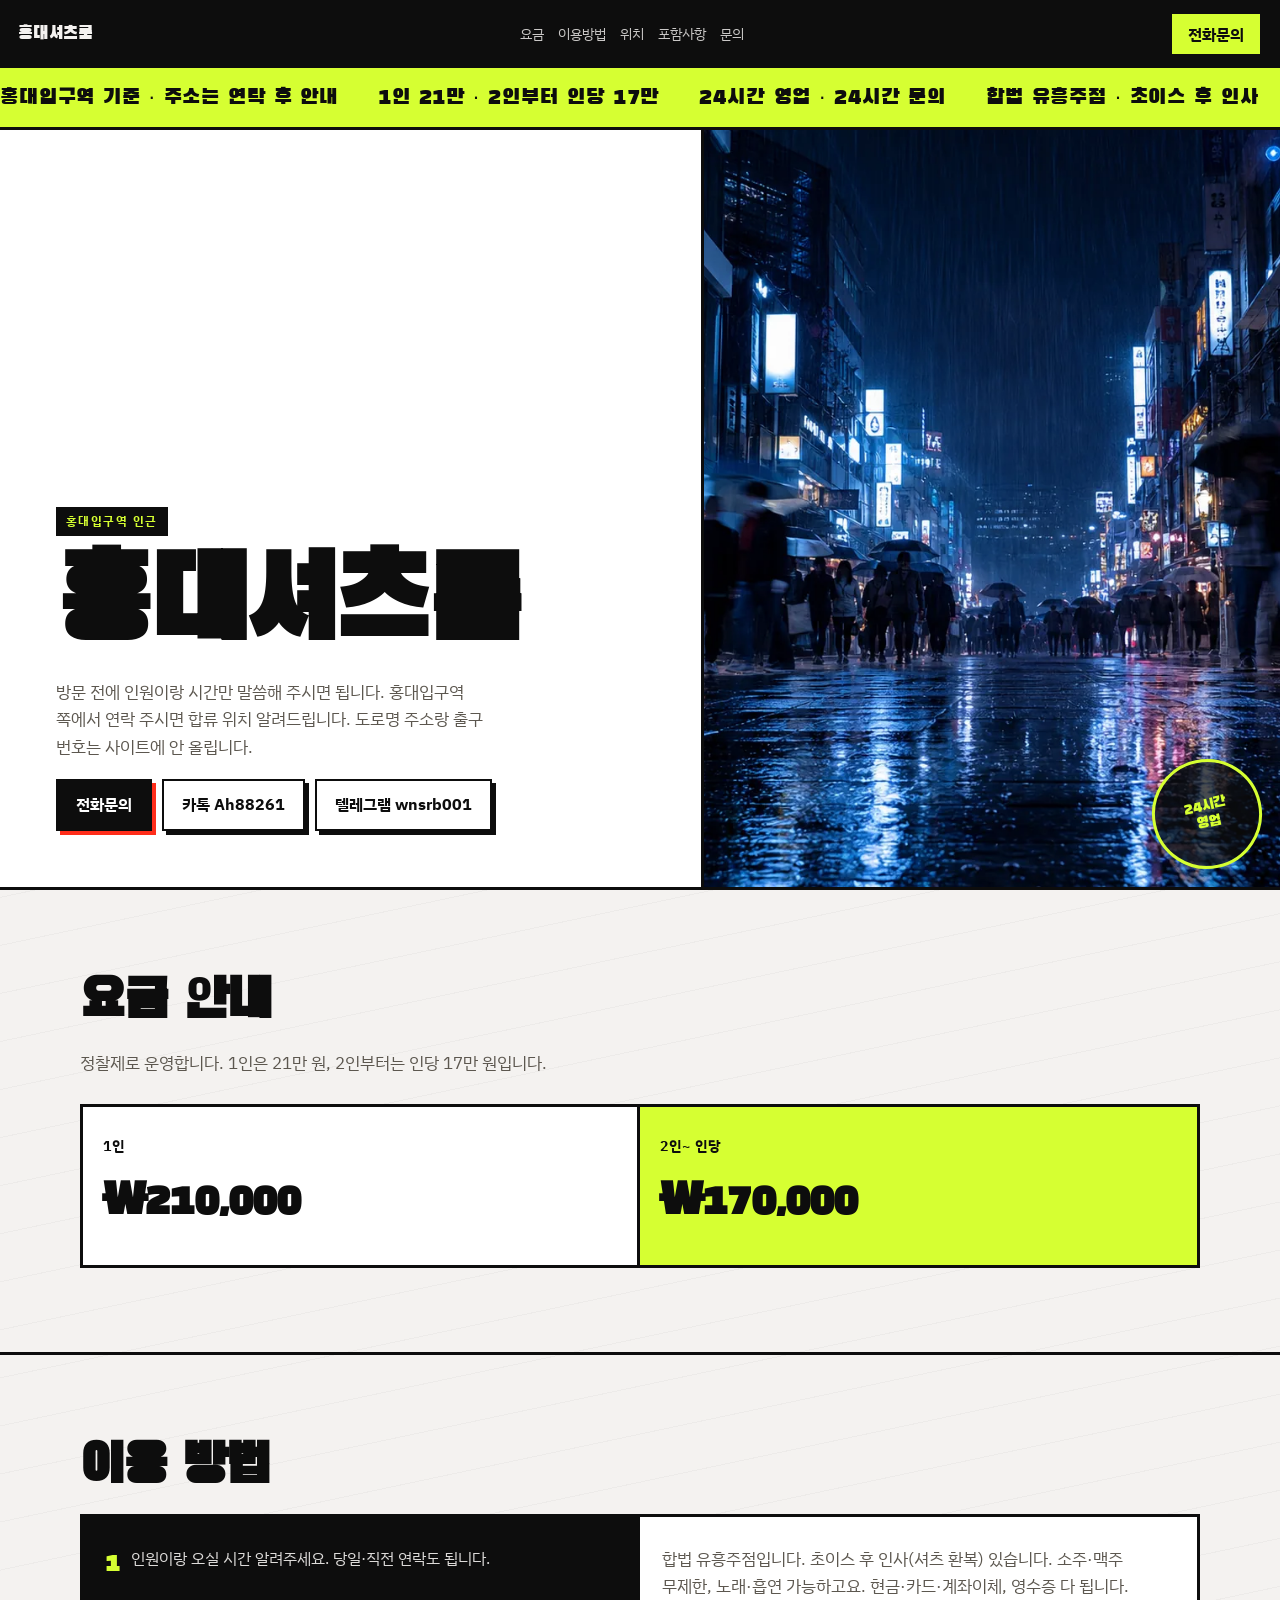
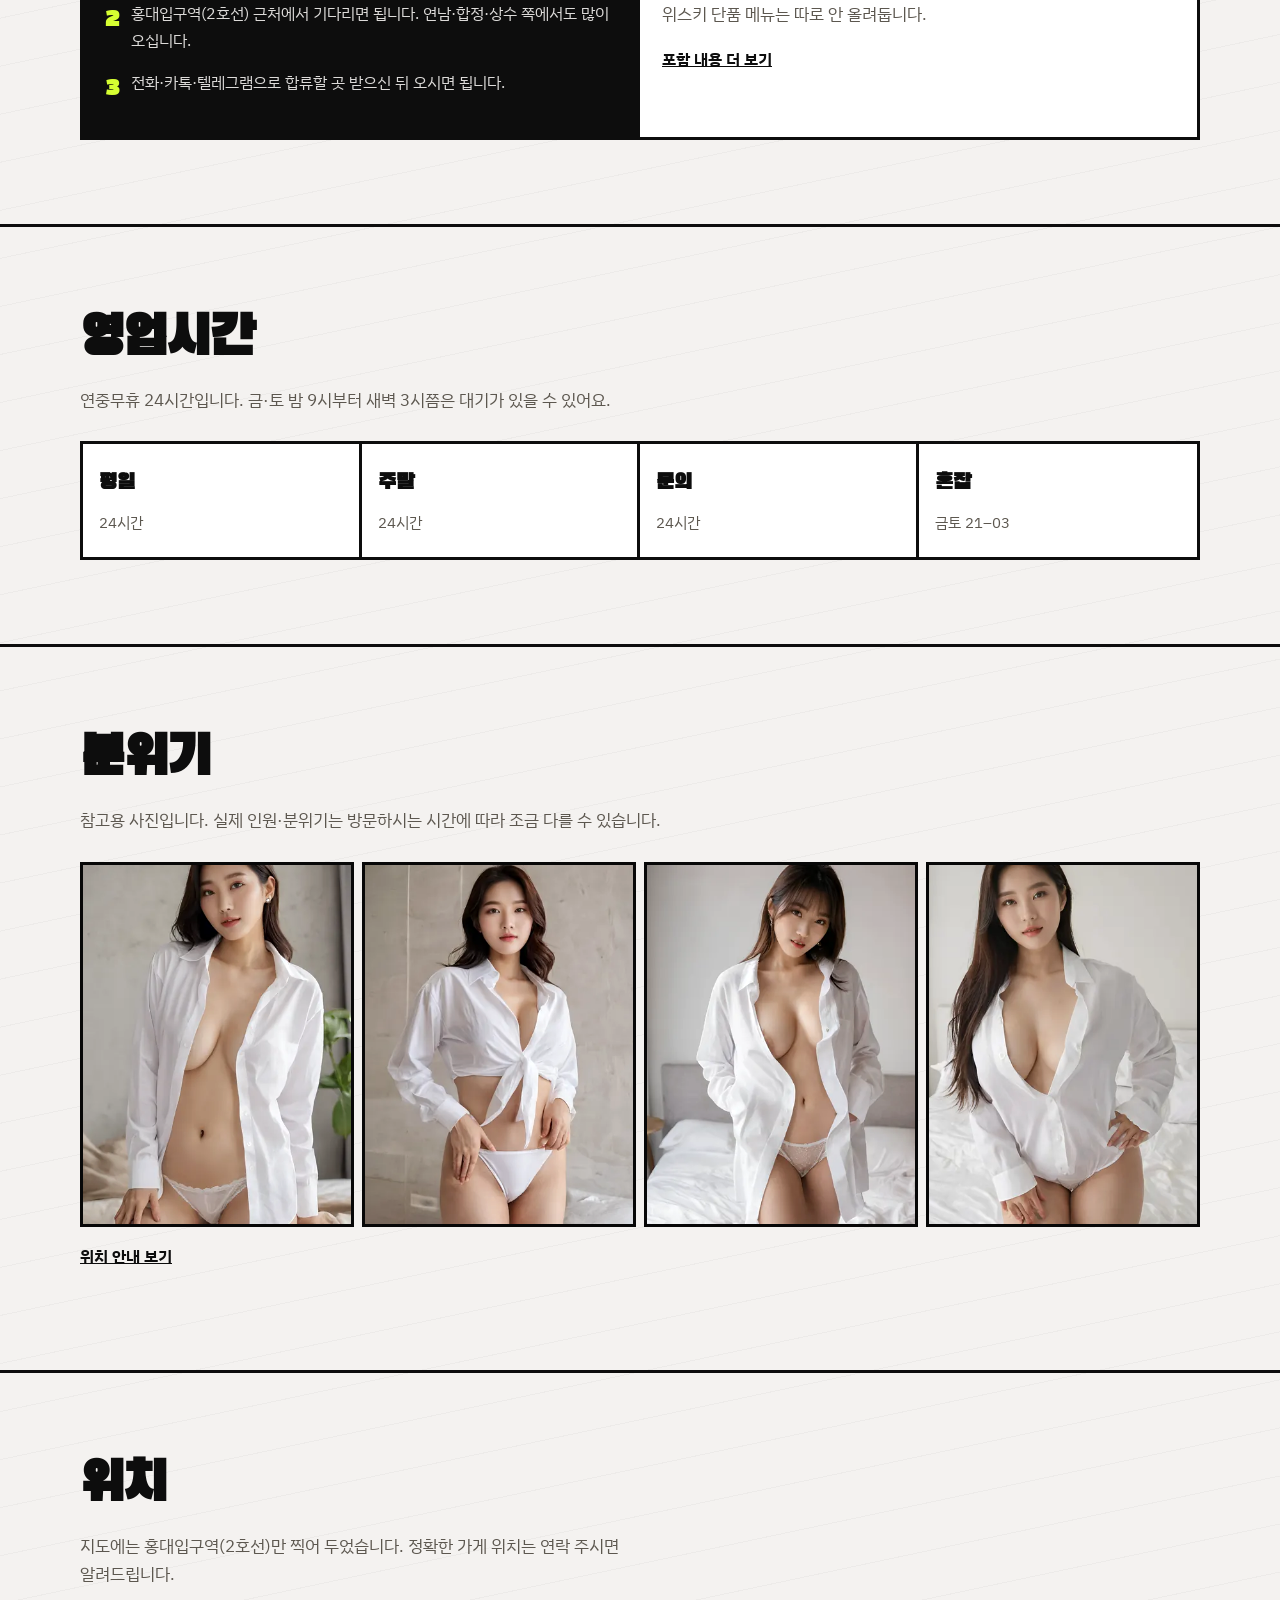
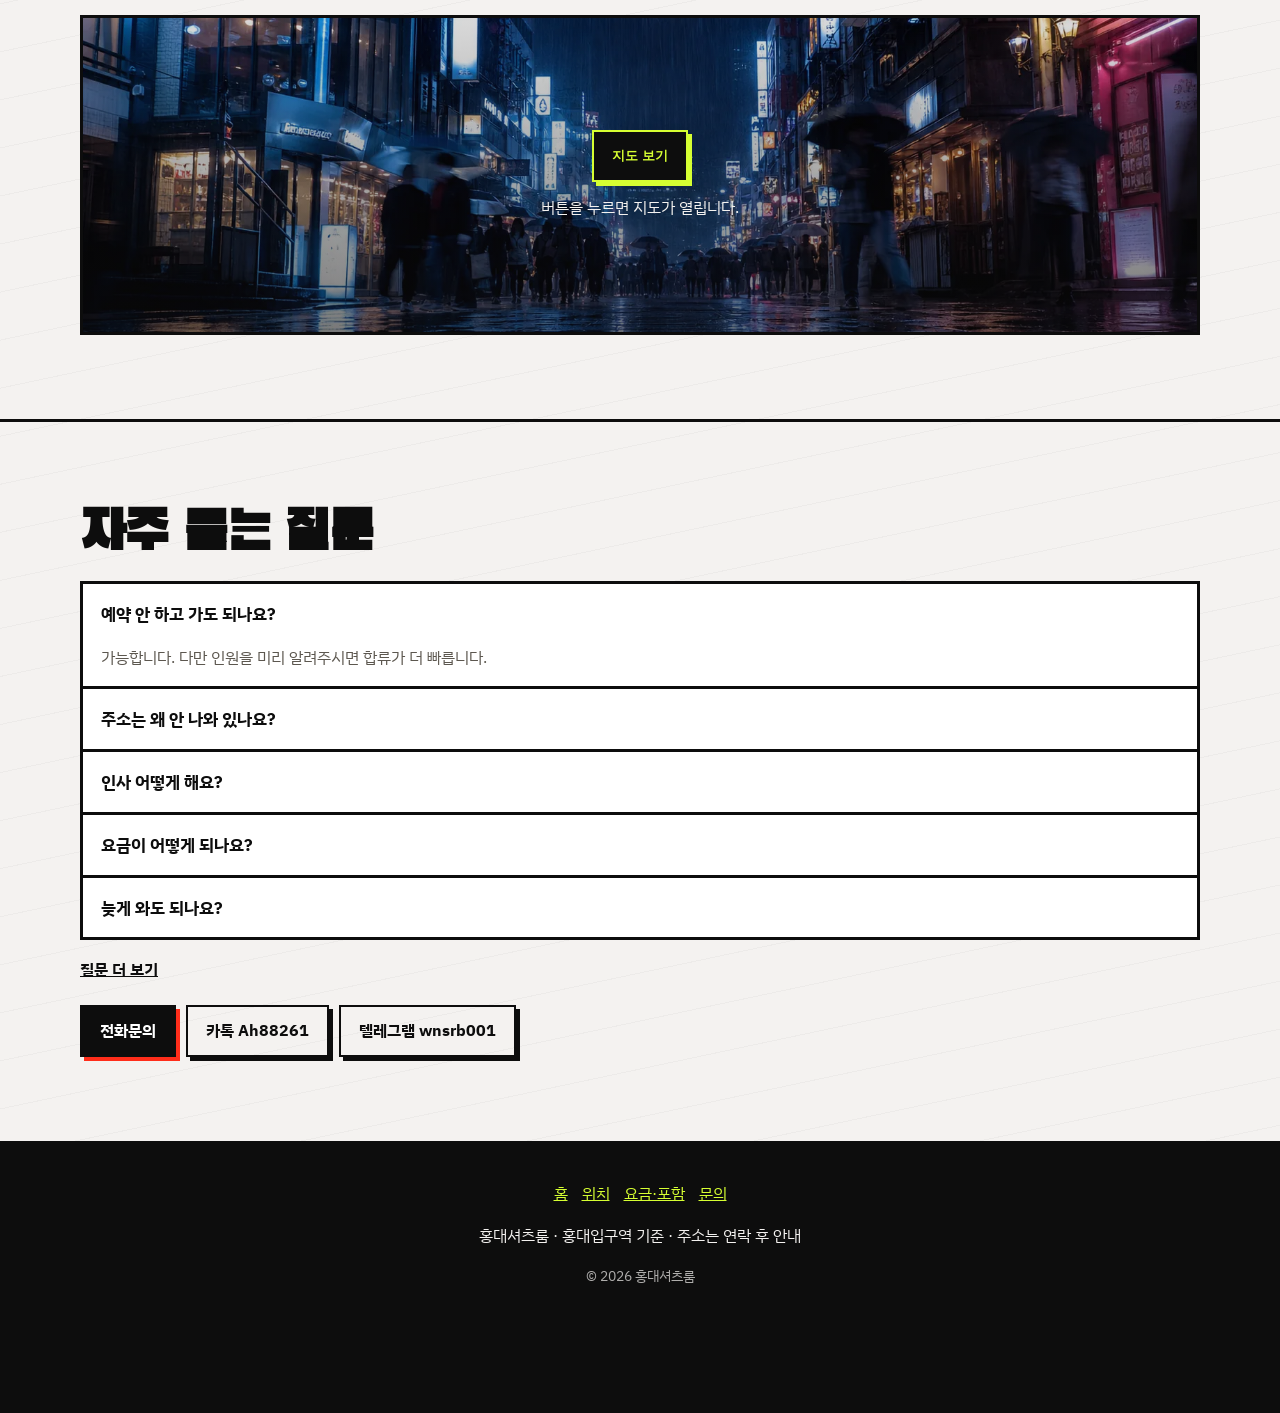
==== commit 3b3c6133: "Rewrite copy to sound like a real venue, not agency voice." ====
--- a/index.html
+++ b/index.html
@@ -3,8 +3,8 @@
 <head>
 <meta charset="UTF-8">
 <meta name="viewport" content="width=device-width, initial-scale=1">
-<title>홍대셔츠룸 | 합류·요금·이용 안내</title>
-<meta name="description" content="홍대셔츠룸 공식 안내. 홍대입구역(2호선) 기점 합류, 1인 21만원·2인~ 인당 17만원, 24시간 영업·상담. 주소·출구는 비공개.">
+<title>홍대셔츠룸 | 요금·예약·위치 안내</title>
+<meta name="description" content="홍대셔츠룸입니다. 홍대입구역 근처, 1인 21만원·2인부터 인당 17만원. 24시간 영업·문의. 주소는 연락 후 안내드립니다.">
 <meta name="robots" content="index,follow,max-image-preview:large,max-snippet:-1,max-video-preview:-1">
 <meta name="google-site-verification" content="ETEl6-ctg5ZU-qnltE2_Ynmr2beDiUaVYocim58YZ6o">
 <meta name="author" content="홍대셔츠룸">
@@ -14,16 +14,16 @@
 <meta property="og:type" content="website">
 <meta property="og:locale" content="ko_KR">
 <meta property="og:site_name" content="홍대셔츠룸">
-<meta property="og:title" content="홍대셔츠룸 | 합류·요금·이용 안내">
-<meta property="og:description" content="홍대입구역 기점 합류. 1인 21만원·2인~ 인당 17만원. 24시간 영업·상담. 주소는 비공개.">
+<meta property="og:title" content="홍대셔츠룸 | 요금·예약·위치 안내">
+<meta property="og:description" content="홍대입구역 근처 합류. 1인 21만원, 2인부터 인당 17만원. 24시간 영업·문의.">
 <meta property="og:url" content="https://hongdaeshirt.github.io/hongdaeshirtroom/">
 <meta property="og:image" content="https://hongdaeshirt.github.io/hongdaeshirtroom/assets/img/space/hongdae-night.jpg">
 <meta property="og:image:width" content="1600">
 <meta property="og:image:height" content="900">
-<meta property="og:image:alt" content="홍대 야간 거리와 홍대셔츠룸 합류 분위기">
+<meta property="og:image:alt" content="홍대 야간 거리">
 <meta name="twitter:card" content="summary_large_image">
-<meta name="twitter:title" content="홍대셔츠룸 | 합류·요금·이용 안내">
-<meta name="twitter:description" content="홍대입구역 기점 합류. 1인 21만원·2인~ 인당 17만원. 24시간 영업·상담.">
+<meta name="twitter:title" content="홍대셔츠룸 | 요금·예약·위치 안내">
+<meta name="twitter:description" content="홍대입구역 근처 합류. 1인 21만원, 2인부터 인당 17만원. 24시간 영업·문의.">
 <meta name="twitter:image" content="https://hongdaeshirt.github.io/hongdaeshirtroom/assets/img/space/hongdae-night.jpg">
 <meta name="theme-color" content="#0d0d0d">
 <link rel="icon" href="assets/img/favicon.svg" type="image/svg+xml">
@@ -40,37 +40,37 @@
 <a class="skip" href="#main">본문으로</a>
 
 <header class="bar">
-  <a class="logo" href="./">HONGDAE SHIRT</a>
+  <a class="logo" href="./">홍대셔츠룸</a>
   <nav aria-label="주 메뉴">
-    <a href="#rate">요금판</a>
-    <a href="#flow">진행</a>
-    <a href="location/">합류</a>
-    <a href="reserve/">이용</a>
-    <a href="faq/">질문</a>
+    <a href="#rate">요금</a>
+    <a href="#flow">이용방법</a>
+    <a href="location/">위치</a>
+    <a href="reserve/">포함사항</a>
+    <a href="faq/">문의</a>
   </nav>
-  <a class="pill" href="tel:01026762894" aria-label="홍대셔츠룸 전화 문의">전화 연결</a>
+  <a class="pill" href="tel:01026762894" aria-label="홍대셔츠룸 전화 문의">전화문의</a>
 </header>
 
 <div class="marquee" aria-hidden="true">
   <div class="marquee-track">
-    <span>홍대입구역 기점 · 주소 비공개 · 인원만 전달</span>
-    <span>1인 21만 · 2인~ 인당 17만</span>
-    <span>24시간 영업 · 24시간 상담</span>
+    <span>홍대입구역 기준 · 주소는 연락 후 안내</span>
+    <span>1인 21만 · 2인부터 인당 17만</span>
+    <span>24시간 영업 · 24시간 문의</span>
     <span>합법 유흥주점 · 초이스 후 인사</span>
-    <span>홍대입구역 기점 · 주소 비공개 · 인원만 전달</span>
-    <span>1인 21만 · 2인~ 인당 17만</span>
-    <span>24시간 영업 · 24시간 상담</span>
+    <span>홍대입구역 기준 · 주소는 연락 후 안내</span>
+    <span>1인 21만 · 2인부터 인당 17만</span>
+    <span>24시간 영업 · 24시간 문의</span>
     <span>합법 유흥주점 · 초이스 후 인사</span>
   </div>
 </div>
 
 <section class="stage" aria-label="홍대셔츠룸 소개">
   <div class="stage-copy">
-    <p class="eyebrow">Hongdae lineup desk</p>
+    <p class="eyebrow">홍대입구역 인근</p>
     <h1>홍대셔츠룸</h1>
-    <p class="stage-lead">저녁이 긴 홍대에서, 먼저 정할 건 인원입니다. 홍대입구역에 모인 뒤 연락하면 합류 지점을 넘겨 드립니다. 도로명 주소와 출구는 올리지 않습니다.</p>
+    <p class="stage-lead">방문 전에 인원이랑 시간만 말씀해 주시면 됩니다. 홍대입구역 쪽에서 연락 주시면 합류 위치 알려드립니다. 도로명 주소랑 출구 번호는 사이트에 안 올립니다.</p>
     <div class="cta-row">
-      <a class="btn" href="tel:01026762894" aria-label="홍대셔츠룸 전화 문의">전화 연결</a>
+      <a class="btn" href="tel:01026762894" aria-label="홍대셔츠룸 전화 문의">전화문의</a>
       <a class="btn ghost" href="https://open.kakao.com/" rel="noopener noreferrer" onclick="navigator.clipboard&&navigator.clipboard.writeText('Ah88261')">카톡 Ah88261</a>
       <a class="btn ghost" href="https://t.me/wnsrb001" target="_blank" rel="noopener noreferrer">텔레그램 wnsrb001</a>
     </div>
@@ -78,24 +78,24 @@
   <div class="stage-media">
     <picture>
       <source type="image/webp" srcset="assets/img/space/hongdae-night.webp">
-      <img src="assets/img/space/hongdae-night.jpg" width="1600" height="900" alt="홍대셔츠룸 합류 기준이 되는 홍대 야간 거리 분위기" fetchpriority="high" decoding="async">
+      <img src="assets/img/space/hongdae-night.jpg" width="1600" height="900" alt="홍대 야간 거리" fetchpriority="high" decoding="async">
     </picture>
-    <div class="stamp">24H<br>OPEN</div>
+    <div class="stamp">24시간<br>영업</div>
   </div>
 </section>
 
 <main id="main">
   <section class="block" id="rate" aria-labelledby="rate-heading">
     <div class="wrap">
-      <h2 id="rate-heading">오늘 기준 요금판</h2>
-      <p class="lede">홍대셔츠룸에서 공개하는 숫자는 짧습니다. 1인은 고정, 2인부터는 인당으로 안내합니다.</p>
+      <h2 id="rate-heading">요금 안내</h2>
+      <p class="lede">정찰제로 운영합니다. 1인은 21만 원, 2인부터는 인당 17만 원입니다.</p>
       <div class="board">
         <article>
           <span class="label">1인</span>
           <strong>₩210,000</strong>
         </article>
         <article>
-          <span class="label">2인~ / 인당</span>
+          <span class="label">2인~ 인당</span>
           <strong>₩170,000</strong>
         </article>
       </div>
@@ -104,27 +104,27 @@
 
   <section class="block" id="flow" aria-labelledby="flow-heading">
     <div class="wrap">
-      <h2 id="flow-heading">합류까지 세 컷</h2>
+      <h2 id="flow-heading">이용 방법</h2>
       <div class="split">
         <div>
           <ol class="steps">
             <li>
-              <b>01</b>
-              <p>인원과 희망 시간을 남깁니다. 당일·직전도 받습니다.</p>
+              <b>1</b>
+              <p>인원이랑 오실 시간 알려주세요. 당일·직전 연락도 됩니다.</p>
             </li>
             <li>
-              <b>02</b>
-              <p>홍대입구역(2호선) 쪽에서 기다립니다. 연남·합정·상수에서도 많이 옵니다.</p>
+              <b>2</b>
+              <p>홍대입구역(2호선) 근처에서 기다리면 됩니다. 연남·합정·상수 쪽에서도 많이 오십니다.</p>
             </li>
             <li>
-              <b>03</b>
-              <p>전화·카톡·텔레그램으로 합류 지점을 받고 이동합니다.</p>
+              <b>3</b>
+              <p>전화·카톡·텔레그램으로 합류할 곳 받으신 뒤 오시면 됩니다.</p>
             </li>
           </ol>
         </div>
         <div>
-          <p class="lede" style="margin:0">합법 유흥주점 기준입니다. 초이스 이후 인사(셔츠 환복)가 있는 룸으로 안내합니다. 소주·맥주는 무제한, 노래·흡연 가능, 현금·카드·계좌와 영수증 가능. 위스키 단품 목록은 올리지 않습니다.</p>
-          <p style="margin:18px 0 0"><a href="reserve/"><strong>이용 디테일 →</strong></a></p>
+          <p class="lede" style="margin:0">합법 유흥주점입니다. 초이스 후 인사(셔츠 환복) 있습니다. 소주·맥주 무제한, 노래·흡연 가능하고요. 현금·카드·계좌이체, 영수증 다 됩니다. 위스키 단품 메뉴는 따로 안 올려둡니다.</p>
+          <p style="margin:18px 0 0"><a href="reserve/"><strong>포함 내용 더 보기</strong></a></p>
         </div>
       </div>
     </div>
@@ -132,23 +132,23 @@
 
   <section class="block" id="clock" aria-labelledby="clock-heading">
     <div class="wrap">
-      <h2 id="clock-heading">시계는 멈추지 않음</h2>
-      <p class="lede">영업과 상담 모두 24시간입니다. 금·토 21시부터 새벽 3시 전후는 대기·조율이 생길 수 있습니다.</p>
+      <h2 id="clock-heading">영업시간</h2>
+      <p class="lede">연중무휴 24시간입니다. 금·토 밤 9시부터 새벽 3시쯤은 대기가 있을 수 있어요.</p>
       <div class="rail">
         <div>
           <h3>평일</h3>
-          <p>24시간 오픈</p>
+          <p>24시간</p>
         </div>
         <div>
           <h3>주말</h3>
-          <p>24시간 오픈</p>
-        </div>
-        <div>
-          <h3>상담</h3>
-          <p>24시간 응답</p>
-        </div>
-        <div>
-          <h3>피크</h3>
+          <p>24시간</p>
+        </div>
+        <div>
+          <h3>문의</h3>
+          <p>24시간</p>
+        </div>
+        <div>
+          <h3>혼잡</h3>
           <p>금토 21–03</p>
         </div>
       </div>
@@ -157,26 +157,26 @@
 
   <section class="block" id="look" aria-labelledby="look-heading">
     <div class="wrap">
-      <h2 id="look-heading">현장감 프레임</h2>
-      <p class="lede">이름 없는 안내 컷입니다. 분위기만 보고 판단하세요.</p>
+      <h2 id="look-heading">분위기</h2>
+      <p class="lede">참고용 사진입니다. 실제 인원·분위기는 방문하시는 시간에 따라 조금 다를 수 있습니다.</p>
       <div class="strip">
-        <picture><source type="image/webp" srcset="assets/img/people/people_01.webp"><img src="assets/img/people/people_01.jpg" width="450" height="560" loading="lazy" decoding="async" alt="홍대셔츠룸 분위기 안내 이미지 1"></picture>
-        <picture><source type="image/webp" srcset="assets/img/people/people_02.webp"><img src="assets/img/people/people_02.jpg" width="450" height="560" loading="lazy" decoding="async" alt="홍대셔츠룸 분위기 안내 이미지 2"></picture>
-        <picture><source type="image/webp" srcset="assets/img/people/people_03.webp"><img src="assets/img/people/people_03.jpg" width="450" height="560" loading="lazy" decoding="async" alt="홍대셔츠룸 분위기 안내 이미지 3"></picture>
-        <picture><source type="image/webp" srcset="assets/img/people/people_04.webp"><img src="assets/img/people/people_04.jpg" width="450" height="560" loading="lazy" decoding="async" alt="홍대셔츠룸 분위기 안내 이미지 4"></picture>
-      </div>
-      <p style="margin-top:16px"><a href="location/"><strong>합류 기준 지도 →</strong></a></p>
+        <picture><source type="image/webp" srcset="assets/img/people/people_01.webp"><img src="assets/img/people/people_01.jpg" width="450" height="560" loading="lazy" decoding="async" alt="홍대셔츠룸 안내 사진 1"></picture>
+        <picture><source type="image/webp" srcset="assets/img/people/people_02.webp"><img src="assets/img/people/people_02.jpg" width="450" height="560" loading="lazy" decoding="async" alt="홍대셔츠룸 안내 사진 2"></picture>
+        <picture><source type="image/webp" srcset="assets/img/people/people_03.webp"><img src="assets/img/people/people_03.jpg" width="450" height="560" loading="lazy" decoding="async" alt="홍대셔츠룸 안내 사진 3"></picture>
+        <picture><source type="image/webp" srcset="assets/img/people/people_04.webp"><img src="assets/img/people/people_04.jpg" width="450" height="560" loading="lazy" decoding="async" alt="홍대셔츠룸 안내 사진 4"></picture>
+      </div>
+      <p style="margin-top:16px"><a href="location/"><strong>위치 안내 보기</strong></a></p>
     </div>
   </section>
 
   <section class="block" id="map" aria-labelledby="map-heading">
     <div class="wrap">
-      <h2 id="map-heading">핀은 역, 문은 문의</h2>
-      <p class="lede">지도에 찍히는 건 홍대입구역(2호선)입니다. 매장 정확한 위치는 연락 후 안내합니다.</p>
+      <h2 id="map-heading">위치</h2>
+      <p class="lede">지도에는 홍대입구역(2호선)만 찍어 두었습니다. 정확한 가게 위치는 연락 주시면 알려드립니다.</p>
       <div class="map-shell" data-src="https://maps.google.com/maps?q=%ED%99%8D%EB%8C%80%EC%9E%85%EA%B5%AC%EC%97%AD%202%ED%98%B8%EC%84%A0&hl=ko&z=16&output=embed">
         <div>
-          <button type="button" class="btn map-load-btn" style="box-shadow:4px 4px 0 #d6ff32;border-color:#d6ff32;color:#d6ff32;background:#0d0d0d">지도 열기</button>
-          <p class="map-note">클릭 후에만 지도를 불러옵니다.</p>
+          <button type="button" class="btn map-load-btn" style="box-shadow:4px 4px 0 #d6ff32;border-color:#d6ff32;color:#d6ff32;background:#0d0d0d">지도 보기</button>
+          <p class="map-note">버튼을 누르면 지도가 열립니다.</p>
         </div>
       </div>
     </div>
@@ -184,32 +184,32 @@
 
   <section class="block" id="ask" aria-labelledby="ask-heading">
     <div class="wrap">
-      <h2 id="ask-heading">짧게 묻는 말들</h2>
+      <h2 id="ask-heading">자주 묻는 질문</h2>
       <div class="qa">
         <details open>
-          <summary>예약 없이 그냥 가도 되나?</summary>
-          <p>가능합니다. 다만 인원을 미리 남기면 합류 안내가 빠릅니다.</p>
+          <summary>예약 안 하고 가도 되나요?</summary>
+          <p>가능합니다. 다만 인원을 미리 알려주시면 합류가 더 빠릅니다.</p>
         </details>
         <details>
-          <summary>왜 주소를 안 올리나?</summary>
-          <p>합류 지점이 방문마다 달라질 수 있어서입니다. 홍대입구역을 기준으로 연락 후 안내합니다.</p>
+          <summary>주소는 왜 안 나와 있나요?</summary>
+          <p>그날 상황에 따라 합류 지점이 달라질 수 있어서요. 홍대입구역 기준으로 연락 후 안내드립니다.</p>
         </details>
         <details>
-          <summary>인사는 어떻게 되나?</summary>
-          <p>합법 유흥주점 기준으로, 초이스 후 인사(셔츠 환복)가 있는 형태로 안내합니다.</p>
+          <summary>인사 어떻게 해요?</summary>
+          <p>합법 유흥주점이고, 초이스 후에 인사(셔츠 환복) 있습니다.</p>
         </details>
         <details>
-          <summary>금액이 헷갈리는데?</summary>
-          <p>1인 21만원, 2인~ 인당 17만원입니다.</p>
+          <summary>요금이 어떻게 되나요?</summary>
+          <p>1인 21만 원, 2인부터는 인당 17만 원입니다.</p>
         </details>
         <details>
-          <summary>심야에도 되나?</summary>
-          <p>네. 영업·상담 모두 24시간입니다.</p>
-        </details>
-      </div>
-      <p style="margin-top:16px"><a href="faq/"><strong>질문 더 보기 →</strong></a></p>
+          <summary>늦게 와도 되나요?</summary>
+          <p>됩니다. 영업이랑 문의 둘 다 24시간이에요.</p>
+        </details>
+      </div>
+      <p style="margin-top:16px"><a href="faq/"><strong>질문 더 보기</strong></a></p>
       <div class="cta-row" style="margin-top:22px">
-        <a class="btn" href="tel:01026762894" aria-label="홍대셔츠룸 전화 문의">전화 연결</a>
+        <a class="btn" href="tel:01026762894" aria-label="홍대셔츠룸 전화 문의">전화문의</a>
         <a class="btn ghost" href="https://open.kakao.com/" rel="noopener noreferrer" onclick="navigator.clipboard&&navigator.clipboard.writeText('Ah88261')">카톡 Ah88261</a>
         <a class="btn ghost" href="https://t.me/wnsrb001" target="_blank" rel="noopener noreferrer">텔레그램 wnsrb001</a>
       </div>
@@ -221,13 +221,12 @@
   <div class="wrap">
     <nav aria-label="푸터 메뉴">
       <a href="./">홈</a>
-      <a href="location/">합류</a>
-      <a href="reserve/">이용</a>
-      <a href="faq/">질문</a>
-      <a href="sitemap.xml">sitemap</a>
+      <a href="location/">위치</a>
+      <a href="reserve/">요금·포함</a>
+      <a href="faq/">문의</a>
     </nav>
-    <p>홍대셔츠룸 · 홍대입구역 기점 · 주소 비공개</p>
-    <p style="opacity:.7;font-size:.9rem">Copyright © 2026 홍대셔츠룸</p>
+    <p>홍대셔츠룸 · 홍대입구역 기준 · 주소는 연락 후 안내</p>
+    <p style="opacity:.7;font-size:.9rem">© 2026 홍대셔츠룸</p>
   </div>
 </footer>
 
@@ -253,10 +252,10 @@
       "@type": "NightClub",
       "@id": "https://hongdaeshirt.github.io/hongdaeshirtroom/#business",
       "name": "홍대셔츠룸",
-      "alternateName": ["홍대 셔츠룸", "Hongdae Shirtroom"],
+      "alternateName": ["홍대 셔츠룸"],
       "url": "https://hongdaeshirt.github.io/hongdaeshirtroom/",
       "image": "https://hongdaeshirt.github.io/hongdaeshirtroom/assets/img/space/hongdae-night.jpg",
-      "description": "홍대입구역 인근 합법 유흥주점. 홍대입구역을 기점으로 합류 안내. 1인 21만원, 2인~ 인당 17만원. 24시간 영업·상담.",
+      "description": "홍대입구역 인근 합법 유흥주점. 홍대입구역 기준 합류 안내. 1인 21만원, 2인부터 인당 17만원. 24시간 영업·문의.",
       "telephone": "+82-10-2676-2894",
       "priceRange": "₩170000-₩210000",
       "currenciesAccepted": "KRW",
@@ -282,9 +281,7 @@
         "latitude": 37.557192,
         "longitude": 126.925381
       },
-      "sameAs": [
-        "https://t.me/wnsrb001"
-      ],
+      "sameAs": ["https://t.me/wnsrb001"],
       "contactPoint": {
         "@type": "ContactPoint",
         "telephone": "+82-10-2676-2894",
@@ -297,8 +294,8 @@
       "@type": "WebPage",
       "@id": "https://hongdaeshirt.github.io/hongdaeshirtroom/#webpage",
       "url": "https://hongdaeshirt.github.io/hongdaeshirtroom/",
-      "name": "홍대셔츠룸 | 합류·요금·이용 안내",
-      "description": "홍대셔츠룸 공식 안내. 홍대입구역(2호선) 기점 합류, 1인 21만원·2인~ 인당 17만원, 24시간 영업·상담. 주소·출구는 비공개.",
+      "name": "홍대셔츠룸 | 요금·예약·위치 안내",
+      "description": "홍대셔츠룸입니다. 홍대입구역 근처, 1인 21만원·2인부터 인당 17만원. 24시간 영업·문의. 주소는 연락 후 안내드립니다.",
       "inLanguage": "ko-KR",
       "isPartOf": { "@id": "https://hongdaeshirt.github.io/hongdaeshirtroom/#website" },
       "about": { "@id": "https://hongdaeshirt.github.io/hongdaeshirtroom/#business" },
@@ -308,63 +305,17 @@
         "width": 1600,
         "height": 900
       },
-      "dateModified": "2026-07-16",
-      "breadcrumb": {
-        "@type": "BreadcrumbList",
-        "itemListElement": [
-          {
-            "@type": "ListItem",
-            "position": 1,
-            "name": "홈",
-            "item": "https://hongdaeshirt.github.io/hongdaeshirtroom/"
-          }
-        ]
-      }
+      "dateModified": "2026-07-16"
     },
     {
       "@type": "FAQPage",
       "@id": "https://hongdaeshirt.github.io/hongdaeshirtroom/#faq",
       "mainEntity": [
-        {
-          "@type": "Question",
-          "name": "예약 없이 그냥 가도 되나?",
-          "acceptedAnswer": {
-            "@type": "Answer",
-            "text": "가능합니다. 다만 인원을 미리 남기면 합류 안내가 빠릅니다."
-          }
-        },
-        {
-          "@type": "Question",
-          "name": "왜 주소를 안 올리나?",
-          "acceptedAnswer": {
-            "@type": "Answer",
-            "text": "합류 지점이 방문마다 달라질 수 있어서입니다. 홍대입구역을 기준으로 연락 후 안내합니다."
-          }
-        },
-        {
-          "@type": "Question",
-          "name": "인사는 어떻게 되나?",
-          "acceptedAnswer": {
-            "@type": "Answer",
-            "text": "합법 유흥주점 기준으로, 초이스 후 인사(셔츠 환복)가 있는 형태로 안내합니다."
-          }
-        },
-        {
-          "@type": "Question",
-          "name": "금액이 헷갈리는데?",
-          "acceptedAnswer": {
-            "@type": "Answer",
-            "text": "1인 21만원, 2인~ 인당 17만원입니다."
-          }
-        },
-        {
-          "@type": "Question",
-          "name": "심야에도 되나?",
-          "acceptedAnswer": {
-            "@type": "Answer",
-            "text": "네. 영업·상담 모두 24시간입니다."
-          }
-        }
+        {"@type":"Question","name":"예약 안 하고 가도 되나요?","acceptedAnswer":{"@type":"Answer","text":"가능합니다. 다만 인원을 미리 알려주시면 합류가 더 빠릅니다."}},
+        {"@type":"Question","name":"주소는 왜 안 나와 있나요?","acceptedAnswer":{"@type":"Answer","text":"그날 상황에 따라 합류 지점이 달라질 수 있어서요. 홍대입구역 기준으로 연락 후 안내드립니다."}},
+        {"@type":"Question","name":"인사 어떻게 해요?","acceptedAnswer":{"@type":"Answer","text":"합법 유흥주점이고, 초이스 후에 인사(셔츠 환복) 있습니다."}},
+        {"@type":"Question","name":"요금이 어떻게 되나요?","acceptedAnswer":{"@type":"Answer","text":"1인 21만 원, 2인부터는 인당 17만 원입니다."}},
+        {"@type":"Question","name":"늦게 와도 되나요?","acceptedAnswer":{"@type":"Answer","text":"됩니다. 영업이랑 문의 둘 다 24시간이에요."}}
       ]
     }
   ]
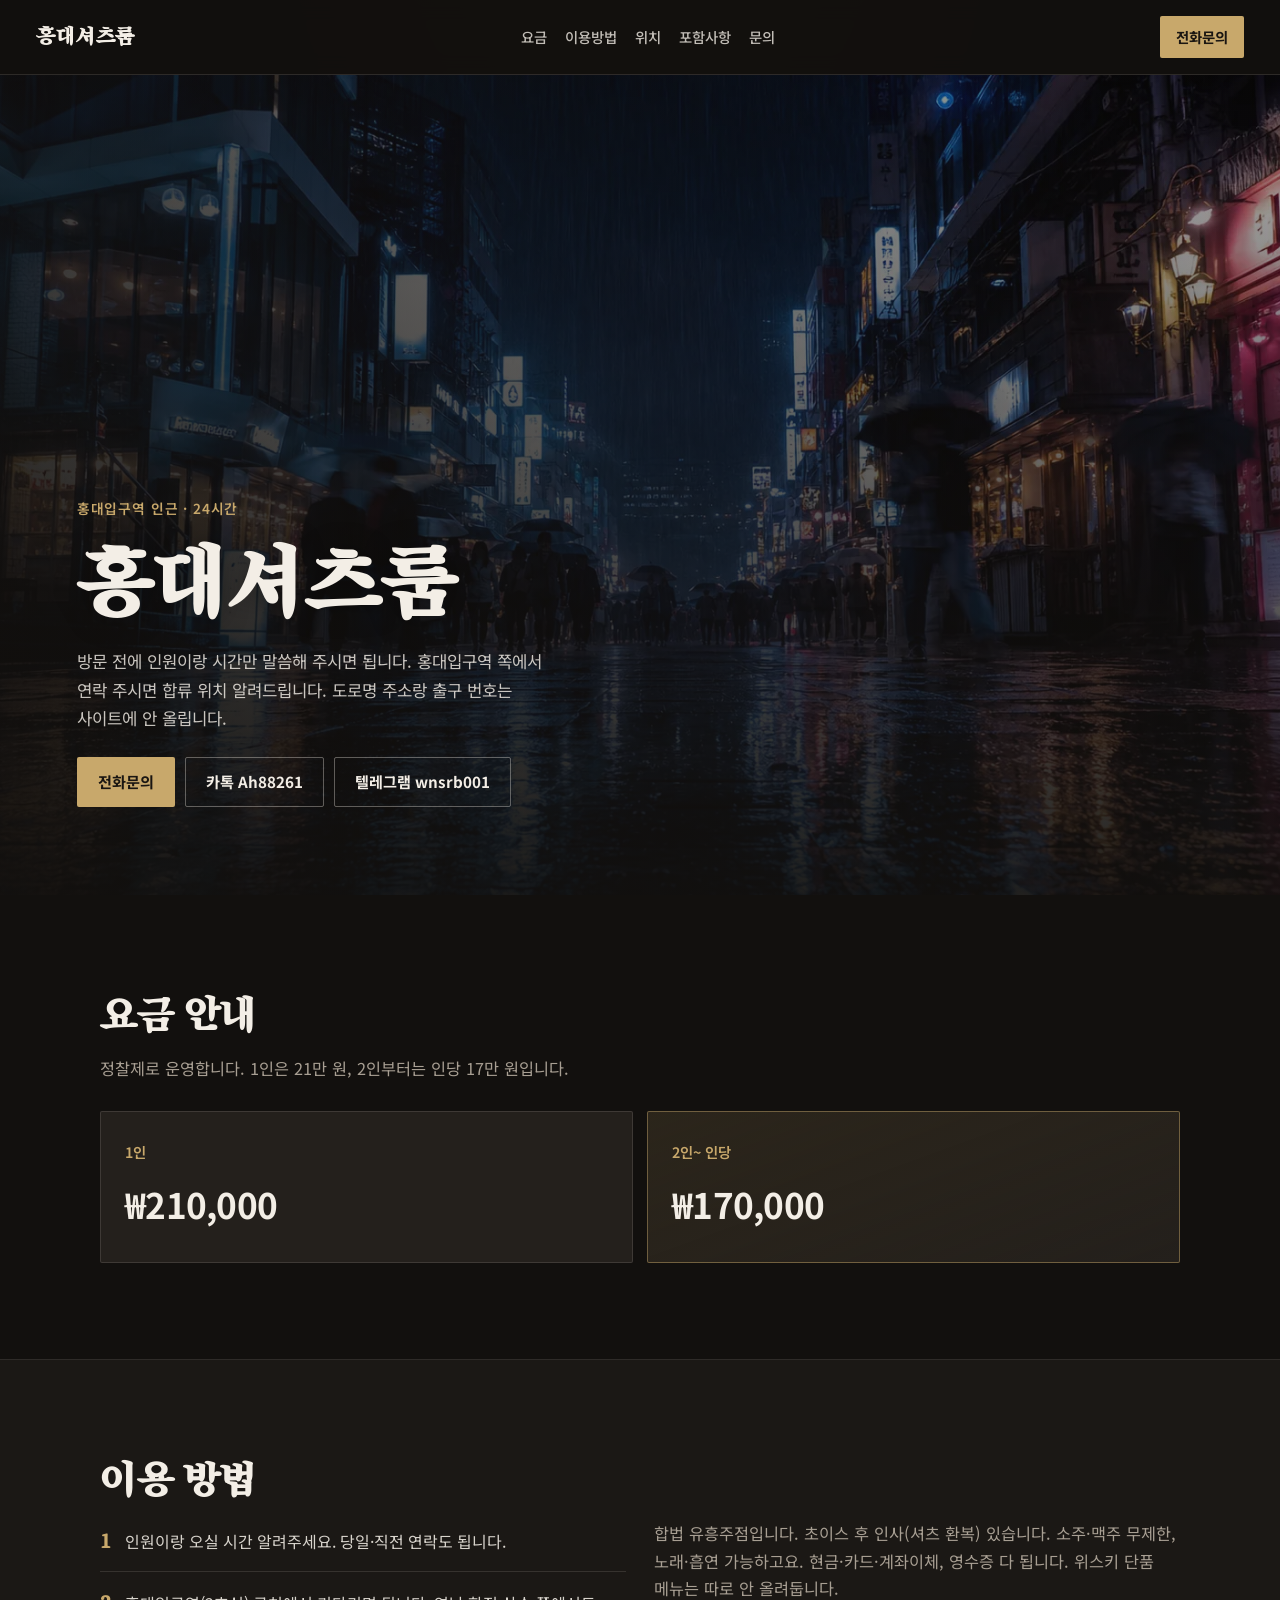
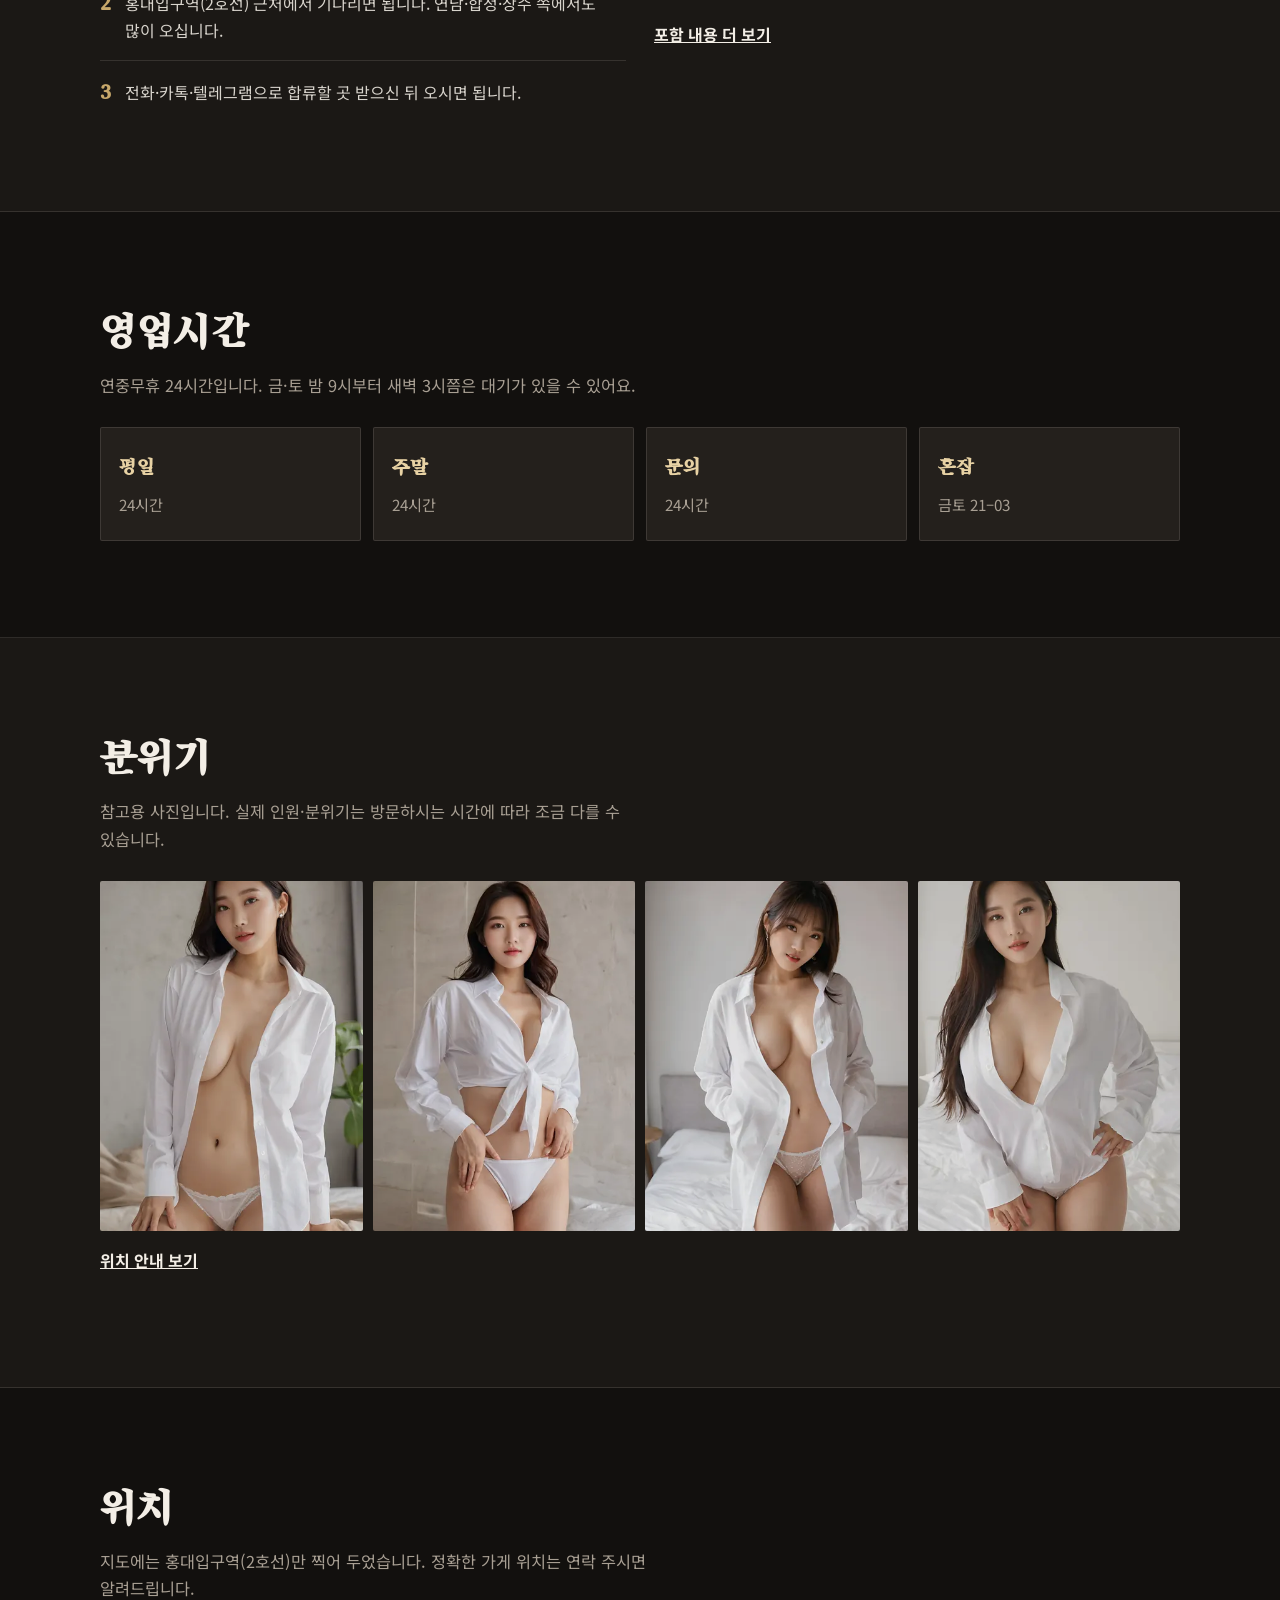
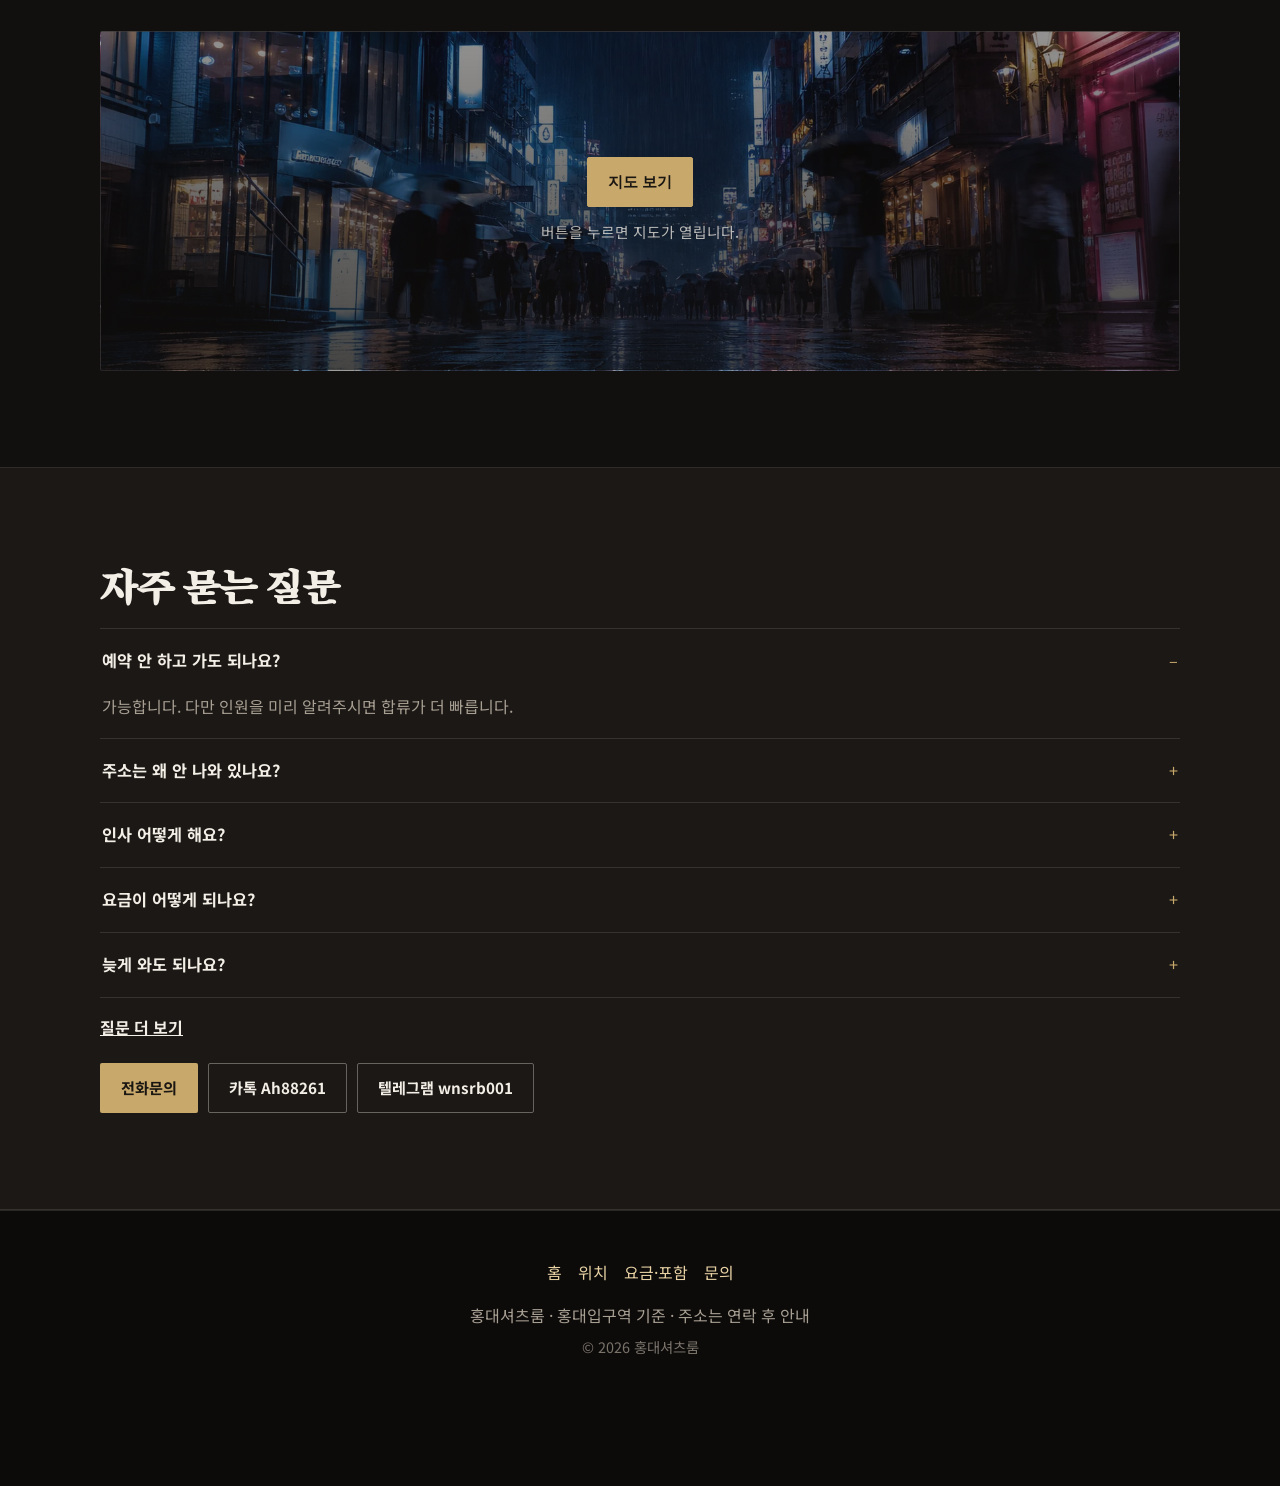
==== commit d2ab07f5: "Restyle site to a dark nightlife look, without poster/zine chrome." ====
--- a/index.html
+++ b/index.html
@@ -25,7 +25,7 @@
 <meta name="twitter:title" content="홍대셔츠룸 | 요금·예약·위치 안내">
 <meta name="twitter:description" content="홍대입구역 근처 합류. 1인 21만원, 2인부터 인당 17만원. 24시간 영업·문의.">
 <meta name="twitter:image" content="https://hongdaeshirt.github.io/hongdaeshirtroom/assets/img/space/hongdae-night.jpg">
-<meta name="theme-color" content="#0d0d0d">
+<meta name="theme-color" content="#12100e">
 <link rel="icon" href="assets/img/favicon.svg" type="image/svg+xml">
 <link rel="icon" href="assets/img/favicon-32.png" sizes="32x32" type="image/png">
 <link rel="apple-touch-icon" href="assets/img/apple-touch-icon.png">
@@ -33,7 +33,7 @@
 <link rel="preload" as="image" href="assets/img/space/hongdae-night.webp" type="image/webp" fetchpriority="high">
 <link rel="preconnect" href="https://fonts.googleapis.com">
 <link rel="preconnect" href="https://fonts.gstatic.com" crossorigin>
-<link href="https://fonts.googleapis.com/css2?family=Black+Han+Sans&family=IBM+Plex+Sans+KR:wght@400;600;700&display=swap" rel="stylesheet">
+<link href="https://fonts.googleapis.com/css2?family=Song+Myung&family=Noto+Sans+KR:wght@400;500;600;700&display=swap" rel="stylesheet">
 <link rel="stylesheet" href="assets/css/style.css">
 </head>
 <body>
@@ -51,22 +51,15 @@
   <a class="pill" href="tel:01026762894" aria-label="홍대셔츠룸 전화 문의">전화문의</a>
 </header>
 
-<div class="marquee" aria-hidden="true">
-  <div class="marquee-track">
-    <span>홍대입구역 기준 · 주소는 연락 후 안내</span>
-    <span>1인 21만 · 2인부터 인당 17만</span>
-    <span>24시간 영업 · 24시간 문의</span>
-    <span>합법 유흥주점 · 초이스 후 인사</span>
-    <span>홍대입구역 기준 · 주소는 연락 후 안내</span>
-    <span>1인 21만 · 2인부터 인당 17만</span>
-    <span>24시간 영업 · 24시간 문의</span>
-    <span>합법 유흥주점 · 초이스 후 인사</span>
+<section class="stage" aria-label="홍대셔츠룸 소개">
+  <div class="stage-media">
+    <picture>
+      <source type="image/webp" srcset="assets/img/space/hongdae-night.webp">
+      <img src="assets/img/space/hongdae-night.jpg" width="1600" height="900" alt="홍대 야간 거리" fetchpriority="high" decoding="async">
+    </picture>
   </div>
-</div>
-
-<section class="stage" aria-label="홍대셔츠룸 소개">
   <div class="stage-copy">
-    <p class="eyebrow">홍대입구역 인근</p>
+    <p class="eyebrow">홍대입구역 인근 · 24시간</p>
     <h1>홍대셔츠룸</h1>
     <p class="stage-lead">방문 전에 인원이랑 시간만 말씀해 주시면 됩니다. 홍대입구역 쪽에서 연락 주시면 합류 위치 알려드립니다. 도로명 주소랑 출구 번호는 사이트에 안 올립니다.</p>
     <div class="cta-row">
@@ -74,13 +67,6 @@
       <a class="btn ghost" href="https://open.kakao.com/" rel="noopener noreferrer" onclick="navigator.clipboard&&navigator.clipboard.writeText('Ah88261')">카톡 Ah88261</a>
       <a class="btn ghost" href="https://t.me/wnsrb001" target="_blank" rel="noopener noreferrer">텔레그램 wnsrb001</a>
     </div>
-  </div>
-  <div class="stage-media">
-    <picture>
-      <source type="image/webp" srcset="assets/img/space/hongdae-night.webp">
-      <img src="assets/img/space/hongdae-night.jpg" width="1600" height="900" alt="홍대 야간 거리" fetchpriority="high" decoding="async">
-    </picture>
-    <div class="stamp">24시간<br>영업</div>
   </div>
 </section>
 
@@ -175,7 +161,7 @@
       <p class="lede">지도에는 홍대입구역(2호선)만 찍어 두었습니다. 정확한 가게 위치는 연락 주시면 알려드립니다.</p>
       <div class="map-shell" data-src="https://maps.google.com/maps?q=%ED%99%8D%EB%8C%80%EC%9E%85%EA%B5%AC%EC%97%AD%202%ED%98%B8%EC%84%A0&hl=ko&z=16&output=embed">
         <div>
-          <button type="button" class="btn map-load-btn" style="box-shadow:4px 4px 0 #d6ff32;border-color:#d6ff32;color:#d6ff32;background:#0d0d0d">지도 보기</button>
+          <button type="button" class="btn map-load-btn">지도 보기</button>
           <p class="map-note">버튼을 누르면 지도가 열립니다.</p>
         </div>
       </div>
--- a/assets/css/style.css
+++ b/assets/css/style.css
@@ -1,13 +1,15 @@
 :root {
-  --bg: #f4f2f0;
-  --ink: #0d0d0d;
-  --mute: #5c574f;
-  --line: #0d0d0d;
-  --lime: #d6ff32;
-  --red: #ff2d1a;
-  --max: 1120px;
-  --display: "Black Han Sans", "Arial Black", Impact, sans-serif;
-  --body: "IBM Plex Sans KR", "Apple SD Gothic Neo", sans-serif;
+  --bg: #12100e;
+  --bg-2: #1b1815;
+  --bg-3: #24201c;
+  --ink: #f3eee6;
+  --mute: #a89f93;
+  --line: rgba(243, 238, 230, 0.12);
+  --gold: #c8a86b;
+  --gold-soft: #e8d2a4;
+  --max: 1080px;
+  --display: "Song Myung", "Nanum Myeongjo", Georgia, serif;
+  --body: "Noto Sans KR", "Apple SD Gothic Neo", "Malgun Gothic", sans-serif;
 }
 
 * { box-sizing: border-box; }
@@ -15,17 +17,12 @@
 body {
   margin: 0;
   background:
-    repeating-linear-gradient(
-      -12deg,
-      transparent,
-      transparent 46px,
-      rgba(13, 13, 13, 0.03) 46px,
-      rgba(13, 13, 13, 0.03) 47px
-    ),
+    radial-gradient(ellipse 80% 50% at 50% -10%, rgba(200, 168, 107, 0.12), transparent 55%),
     var(--bg);
   color: var(--ink);
   font-family: var(--body);
-  line-height: 1.65;
+  font-weight: 400;
+  line-height: 1.7;
   word-break: keep-all;
   overflow-wrap: break-word;
 }
@@ -50,7 +47,8 @@
   left: 12px;
   top: 12px;
   z-index: 99;
-  background: var(--lime);
+  background: var(--gold);
+  color: #1a1612;
   padding: 8px 12px;
 }
 
@@ -62,338 +60,371 @@
   align-items: center;
   justify-content: space-between;
   gap: 12px;
-  padding: 12px 18px;
-  background: var(--ink);
-  color: #f4f2f0;
-  border-bottom: 3px solid var(--lime);
+  padding: 16px clamp(16px, 4vw, 36px);
+  background: rgba(18, 16, 14, 0.92);
+  backdrop-filter: blur(10px);
+  border-bottom: 1px solid var(--line);
 }
 .bar a { text-decoration: none; }
 .logo {
   font-family: var(--display);
-  letter-spacing: 0.02em;
-  font-size: 1.15rem;
+  font-size: 1.35rem;
+  font-weight: 700;
+  letter-spacing: 0.04em;
 }
 .bar nav {
   display: flex;
   flex-wrap: wrap;
-  gap: 14px;
-  font-size: 0.88rem;
-}
-.bar nav a { opacity: 0.82; }
-.bar nav a:hover { opacity: 1; color: var(--lime); }
+  gap: 18px;
+  font-size: 0.9rem;
+  font-weight: 500;
+}
+.bar nav a {
+  opacity: 0.78;
+  transition: opacity 160ms ease, color 160ms ease;
+}
+.bar nav a:hover,
+.bar nav a[aria-current="page"] {
+  opacity: 1;
+  color: var(--gold-soft);
+}
 .pill {
   display: inline-flex;
   align-items: center;
   justify-content: center;
-  min-height: 44px;
+  min-height: 42px;
   padding: 0 16px;
-  background: var(--lime);
-  color: var(--ink);
-  font-weight: 800;
+  background: var(--gold);
+  color: #1a1612;
+  font-weight: 700;
+  font-size: 0.9rem;
   text-decoration: none;
-  border: 2px solid var(--ink);
-  box-shadow: 3px 3px 0 var(--ink);
-}
-
-.marquee {
-  overflow: hidden;
-  background: var(--lime);
-  border-bottom: 3px solid var(--ink);
-  font-family: var(--display);
-  font-size: clamp(1rem, 2.4vw, 1.35rem);
-  letter-spacing: 0.04em;
-}
-.marquee-track {
-  display: flex;
-  width: max-content;
-  gap: 2.5rem;
-  padding: 10px 0;
-  animation: slide 28s linear infinite;
-}
-.marquee-track span { white-space: nowrap; }
+  border-radius: 2px;
+}
+
+.marquee { display: none; }
 
 .stage {
   position: relative;
-  min-height: min(88vh, 760px);
-  display: grid;
-  grid-template-columns: 1.1fr 0.9fr;
-  border-bottom: 3px solid var(--ink);
+  min-height: min(92vh, 820px);
+  display: grid;
+  align-items: end;
   overflow: hidden;
+  isolation: isolate;
+}
+.stage-media {
+  position: absolute;
+  inset: 0;
+  z-index: -1;
+}
+.stage-media picture,
+.stage-media img {
+  width: 100%;
+  height: 100%;
+  object-fit: cover;
+}
+.stage-media::after {
+  content: "";
+  position: absolute;
+  inset: 0;
+  background:
+    linear-gradient(180deg, rgba(18, 16, 14, 0.35) 0%, rgba(18, 16, 14, 0.55) 40%, rgba(18, 16, 14, 0.92) 100%),
+    linear-gradient(90deg, rgba(18, 16, 14, 0.7) 0%, rgba(18, 16, 14, 0.25) 55%, transparent 100%);
+}
+.stage-media img {
+  animation: drift 22s ease-in-out infinite alternate;
 }
 .stage-copy {
-  padding: clamp(28px, 5vw, 56px);
+  width: min(100% - 32px, var(--max));
+  margin: 0 auto;
+  padding: 0 0 clamp(48px, 8vw, 88px);
   display: flex;
   flex-direction: column;
-  justify-content: flex-end;
   gap: 18px;
-  background: #fff;
-  border-right: 3px solid var(--ink);
+  max-width: 36rem;
+  margin-left: clamp(16px, 6vw, calc((100% - var(--max)) / 2 + 16px));
 }
 .stage-copy .eyebrow {
   margin: 0;
-  display: inline-block;
-  width: fit-content;
-  padding: 4px 10px;
-  background: var(--ink);
-  color: var(--lime);
-  font-size: 0.78rem;
-  font-weight: 700;
-  letter-spacing: 0.12em;
-  text-transform: uppercase;
+  color: var(--gold);
+  font-size: 0.86rem;
+  font-weight: 600;
+  letter-spacing: 0.06em;
 }
 .stage h1 {
   margin: 0;
   font-family: var(--display);
-  font-size: clamp(3.4rem, 12vw, 7.2rem);
-  line-height: 0.92;
-  letter-spacing: -0.03em;
+  font-size: clamp(3rem, 9vw, 5.4rem);
+  line-height: 1.05;
+  font-weight: 700;
+  text-shadow: 0 2px 28px rgba(0, 0, 0, 0.35);
 }
 .stage-lead {
   margin: 0;
-  max-width: 28rem;
-  color: var(--mute);
+  color: rgba(243, 238, 230, 0.82);
   font-size: 1.05rem;
+  max-width: 30rem;
 }
 .cta-row {
   display: flex;
   flex-wrap: wrap;
   gap: 10px;
+  margin-top: 6px;
 }
 .btn {
   display: inline-flex;
   align-items: center;
   justify-content: center;
-  min-height: 52px;
-  padding: 0 18px;
-  border: 2px solid var(--ink);
-  background: var(--ink);
-  color: #fff;
-  font-weight: 800;
+  min-height: 50px;
+  padding: 0 20px;
+  border: 1px solid transparent;
+  background: var(--gold);
+  color: #1a1612;
+  font-weight: 700;
+  font-size: 0.95rem;
   text-decoration: none;
-  box-shadow: 4px 4px 0 var(--red);
-  transition: transform 160ms ease;
-}
-.btn:hover { transform: translate(-2px, -2px); }
+  border-radius: 2px;
+  transition: background 160ms ease, border-color 160ms ease, color 160ms ease;
+}
+.btn:hover { background: var(--gold-soft); }
 .btn.ghost {
   background: transparent;
   color: var(--ink);
-  box-shadow: 4px 4px 0 var(--ink);
-}
-.stage-media {
-  position: relative;
-  min-height: 420px;
-}
-.stage-media img {
-  width: 100%;
-  height: 100%;
-  object-fit: cover;
-  animation: drift 16s ease-in-out infinite alternate;
-}
-.stamp {
-  position: absolute;
-  right: 18px;
-  bottom: 18px;
-  width: 110px;
-  height: 110px;
-  border: 3px solid var(--lime);
-  border-radius: 50%;
-  display: grid;
-  place-items: center;
-  text-align: center;
-  font-family: var(--display);
-  font-size: 0.95rem;
-  line-height: 1.15;
-  color: var(--lime);
-  background: rgba(13, 13, 13, 0.72);
-  transform: rotate(-12deg);
-}
+  border-color: rgba(243, 238, 230, 0.35);
+}
+.btn.ghost:hover {
+  border-color: var(--gold);
+  color: var(--gold-soft);
+}
+.stamp { display: none; }
 
 .wrap {
-  width: min(100% - 28px, var(--max));
+  width: min(100% - 32px, var(--max));
   margin: 0 auto;
 }
 .block {
-  padding: clamp(42px, 7vw, 84px) 0;
-  border-bottom: 3px solid var(--ink);
+  padding: clamp(56px, 8vw, 96px) 0;
+  border-bottom: 1px solid var(--line);
+}
+.block:nth-child(even) {
+  background: var(--bg-2);
 }
 .block h2 {
-  margin: 0 0 18px;
-  font-family: var(--display);
-  font-size: clamp(2rem, 5.5vw, 3.4rem);
-  line-height: 1.05;
-  letter-spacing: -0.02em;
+  margin: 0 0 14px;
+  font-family: var(--display);
+  font-size: clamp(1.85rem, 4vw, 2.6rem);
+  font-weight: 700;
+  line-height: 1.2;
 }
 .lede {
   margin: 0 0 28px;
-  max-width: 38rem;
+  max-width: 36rem;
   color: var(--mute);
-  font-size: 1.05rem;
+  font-size: 1.02rem;
 }
 
 .board {
   display: grid;
   grid-template-columns: repeat(2, 1fr);
-  border: 3px solid var(--ink);
-  background: #fff;
+  gap: 14px;
 }
 .board article {
-  padding: 28px 20px;
-  border-right: 3px solid var(--ink);
+  padding: 28px 24px;
+  background: var(--bg-3);
+  border: 1px solid var(--line);
+  border-radius: 2px;
 }
 .board article:last-child {
-  border-right: 0;
-  background: var(--lime);
+  border-color: rgba(200, 168, 107, 0.45);
+  background: linear-gradient(160deg, rgba(200, 168, 107, 0.14), var(--bg-3));
 }
 .board .label {
   display: block;
-  font-size: 0.85rem;
-  font-weight: 700;
+  font-size: 0.9rem;
+  font-weight: 600;
   margin-bottom: 10px;
-  letter-spacing: 0.08em;
-  text-transform: uppercase;
+  color: var(--gold);
 }
 .board strong {
-  font-family: var(--display);
-  font-size: clamp(1.8rem, 4vw, 2.6rem);
+  font-family: var(--body);
+  font-size: clamp(1.7rem, 3.5vw, 2.2rem);
+  font-weight: 700;
   letter-spacing: -0.02em;
 }
 
 .split {
   display: grid;
   grid-template-columns: 1fr 1fr;
-  gap: 0;
-  border: 3px solid var(--ink);
-  background: #fff;
+  gap: 28px;
+  align-items: stretch;
 }
 .split > * {
-  padding: 28px 22px;
+  padding: 0;
 }
 .split > :first-child {
-  border-right: 3px solid var(--ink);
-  background: var(--ink);
-  color: #f4f2f0;
+  background: transparent;
+  color: inherit;
+  border: 0;
+  padding: 8px 0;
 }
 .steps {
   margin: 0;
   padding: 0;
   list-style: none;
   display: grid;
-  gap: 16px;
+  gap: 18px;
 }
 .steps li {
   display: grid;
   grid-template-columns: auto 1fr;
+  gap: 14px;
+  align-items: start;
+  padding-bottom: 16px;
+  border-bottom: 1px solid var(--line);
+}
+.steps li:last-child {
+  border-bottom: 0;
+  padding-bottom: 0;
+}
+.steps b {
+  font-family: var(--display);
+  font-size: 1.35rem;
+  color: var(--gold);
+  line-height: 1.2;
+}
+.steps p {
+  margin: 0;
+  color: rgba(243, 238, 230, 0.88);
+}
+
+.rail {
+  display: grid;
+  grid-template-columns: repeat(4, 1fr);
   gap: 12px;
-  align-items: start;
-}
-.steps b {
-  font-family: var(--display);
-  font-size: 1.5rem;
-  color: var(--lime);
-}
-.steps p { margin: 0; color: inherit; opacity: 0.9; }
-
-.rail {
-  display: grid;
-  grid-template-columns: repeat(4, 1fr);
-  gap: 0;
-  border: 3px solid var(--ink);
 }
 .rail div {
-  padding: 22px 16px;
-  background: #fff;
-  border-right: 3px solid var(--ink);
-}
-.rail div:last-child { border-right: 0; }
+  padding: 22px 18px;
+  background: var(--bg-3);
+  border: 1px solid var(--line);
+  border-radius: 2px;
+}
 .rail h3 {
   margin: 0 0 8px;
   font-family: var(--display);
-  font-size: 1.35rem;
-}
-.rail p { margin: 0; color: var(--mute); font-size: 0.95rem; }
+  font-size: 1.25rem;
+  font-weight: 700;
+  color: var(--gold-soft);
+}
+.rail p {
+  margin: 0;
+  color: var(--mute);
+  font-size: 0.95rem;
+}
 
 .strip {
   display: grid;
   grid-template-columns: repeat(4, 1fr);
-  gap: 8px;
+  gap: 10px;
 }
 .strip img {
   width: 100%;
   aspect-ratio: 3 / 4;
   object-fit: cover;
-  border: 3px solid var(--ink);
-  filter: contrast(1.05) saturate(0.92);
-  transition: transform 220ms ease, filter 220ms ease;
+  border: 0;
+  filter: none;
+  border-radius: 2px;
+  transition: transform 280ms ease, opacity 280ms ease;
+  opacity: 0.92;
 }
 .strip img:hover {
-  transform: scale(1.02) rotate(-1deg);
-  filter: none;
+  transform: translateY(-3px);
+  opacity: 1;
 }
 
 .map-shell {
-  border: 3px solid var(--ink);
-  min-height: 320px;
+  min-height: 340px;
+  border-radius: 2px;
+  overflow: hidden;
+  border: 1px solid var(--line);
   background:
-    linear-gradient(180deg, rgba(13,13,13,0.15), rgba(13,13,13,0.55)),
+    linear-gradient(180deg, rgba(18, 16, 14, 0.45), rgba(18, 16, 14, 0.78)),
     url("../img/space/hongdae-night.webp") center/cover;
   display: grid;
   place-items: center;
   text-align: center;
-  padding: 20px;
+  padding: 24px;
 }
 .map-shell.is-on {
   padding: 0;
-  background: #111;
+  background: #0c0b0a;
 }
 .map-shell iframe {
   width: 100%;
-  height: 360px;
+  height: 380px;
   border: 0;
 }
 .map-note {
   margin: 12px 0 0;
-  color: #f4f2f0;
-  max-width: 26rem;
+  color: rgba(243, 238, 230, 0.75);
+  max-width: 24rem;
+  font-size: 0.92rem;
+}
+.map-load-btn {
+  box-shadow: none !important;
+  border-color: var(--gold) !important;
+  color: #1a1612 !important;
+  background: var(--gold) !important;
 }
 
 .qa {
   display: grid;
   gap: 0;
-  border: 3px solid var(--ink);
-  background: #fff;
+  border-top: 1px solid var(--line);
 }
 .qa details {
-  border-bottom: 3px solid var(--ink);
-  padding: 0 18px;
-}
-.qa details:last-child { border-bottom: 0; }
+  border-bottom: 1px solid var(--line);
+  padding: 0 2px;
+}
 .qa summary {
   cursor: pointer;
   list-style: none;
-  padding: 16px 0;
-  font-weight: 800;
-  font-size: 1.05rem;
+  padding: 18px 0;
+  font-weight: 700;
+  font-size: 1.02rem;
 }
 .qa summary::-webkit-details-marker { display: none; }
+.qa summary::after {
+  content: "+";
+  float: right;
+  color: var(--gold);
+  font-weight: 400;
+}
+.qa details[open] summary::after { content: "–"; }
 .qa p {
-  margin: 0 0 16px;
+  margin: 0 0 18px;
   color: var(--mute);
 }
 
 .foot {
-  padding: 36px 0 110px;
-  background: var(--ink);
-  color: #f4f2f0;
+  padding: 48px 0 120px;
+  background: #0c0b0a;
+  color: var(--mute);
   text-align: center;
-}
-.foot a { color: var(--lime); }
+  border-top: 1px solid var(--line);
+}
+.foot a {
+  color: var(--gold-soft);
+  text-decoration: none;
+}
+.foot a:hover { color: var(--gold); }
 .foot nav {
   display: flex;
   flex-wrap: wrap;
   justify-content: center;
-  gap: 14px;
-  margin-bottom: 14px;
-}
+  gap: 16px;
+  margin-bottom: 16px;
+}
+.foot p { margin: 6px 0; }
 .dock {
   position: fixed;
   left: 10px;
@@ -403,53 +434,56 @@
   display: none;
   gap: 8px;
 }
-.dock .btn { flex: 1; min-height: 48px; box-shadow: none; }
+.dock .btn {
+  flex: 1;
+  min-height: 48px;
+}
 
 .page-top {
-  padding: 40px 0 24px;
-  border-bottom: 3px solid var(--ink);
-  background: #fff;
+  padding: 48px 0 36px;
+  background:
+    linear-gradient(180deg, rgba(200, 168, 107, 0.08), transparent 70%),
+    var(--bg-2);
+  border-bottom: 1px solid var(--line);
 }
 .page-top h1 {
   margin: 0 0 12px;
   font-family: var(--display);
-  font-size: clamp(2.2rem, 6vw, 3.8rem);
-  line-height: 1.05;
+  font-size: clamp(2rem, 5vw, 3rem);
+  line-height: 1.15;
+  font-weight: 700;
 }
 .crumb {
   margin: 0 0 12px;
-  font-size: 0.9rem;
+  font-size: 0.88rem;
   color: var(--mute);
 }
-.crumb a { color: var(--ink); font-weight: 700; }
-
-@keyframes slide {
-  from { transform: translateX(0); }
-  to { transform: translateX(-50%); }
-}
+.crumb a {
+  color: var(--gold-soft);
+  text-decoration: none;
+  font-weight: 600;
+}
+
 @keyframes drift {
   from { transform: scale(1); }
-  to { transform: scale(1.06); }
+  to { transform: scale(1.05); }
 }
 
 @media (prefers-reduced-motion: reduce) {
-  .marquee-track,
   .stage-media img,
   .strip img { animation: none !important; transition: none !important; }
 }
 
 @media (max-width: 900px) {
-  .stage { grid-template-columns: 1fr; }
-  .stage-copy { border-right: 0; border-bottom: 3px solid var(--ink); }
+  .stage { min-height: min(86vh, 720px); }
+  .stage-copy {
+    margin-left: auto;
+    margin-right: auto;
+  }
   .board,
   .rail,
   .split,
   .strip { grid-template-columns: 1fr 1fr; }
-  .board article:nth-child(2),
-  .rail div:nth-child(2n) { border-right: 0; }
-  .board article,
-  .rail div { border-bottom: 3px solid var(--ink); }
-  .split > :first-child { border-right: 0; border-bottom: 3px solid var(--ink); }
 }
 
 @media (max-width: 640px) {
@@ -459,6 +493,5 @@
   .rail,
   .split,
   .strip { grid-template-columns: 1fr; }
-  .board article,
-  .rail div { border-right: 0; }
-}
+  .stage-copy { max-width: none; }
+}
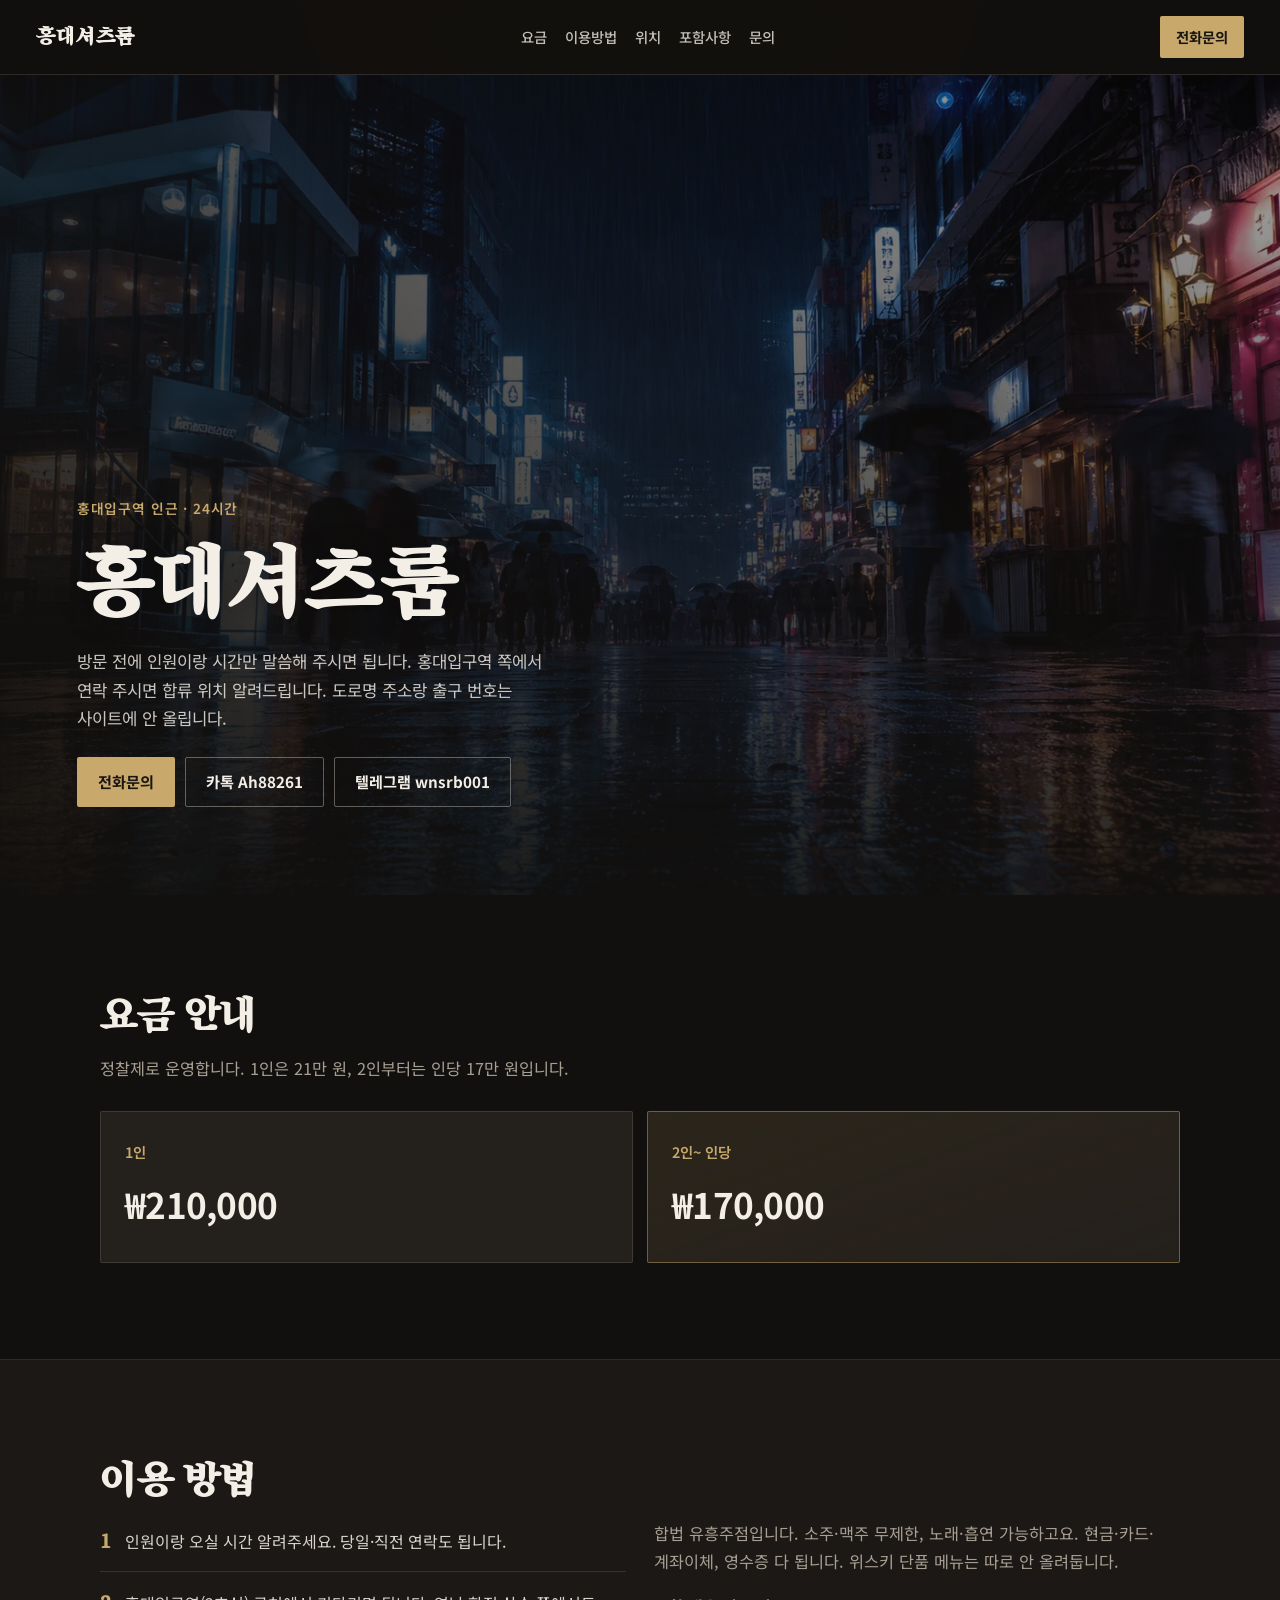
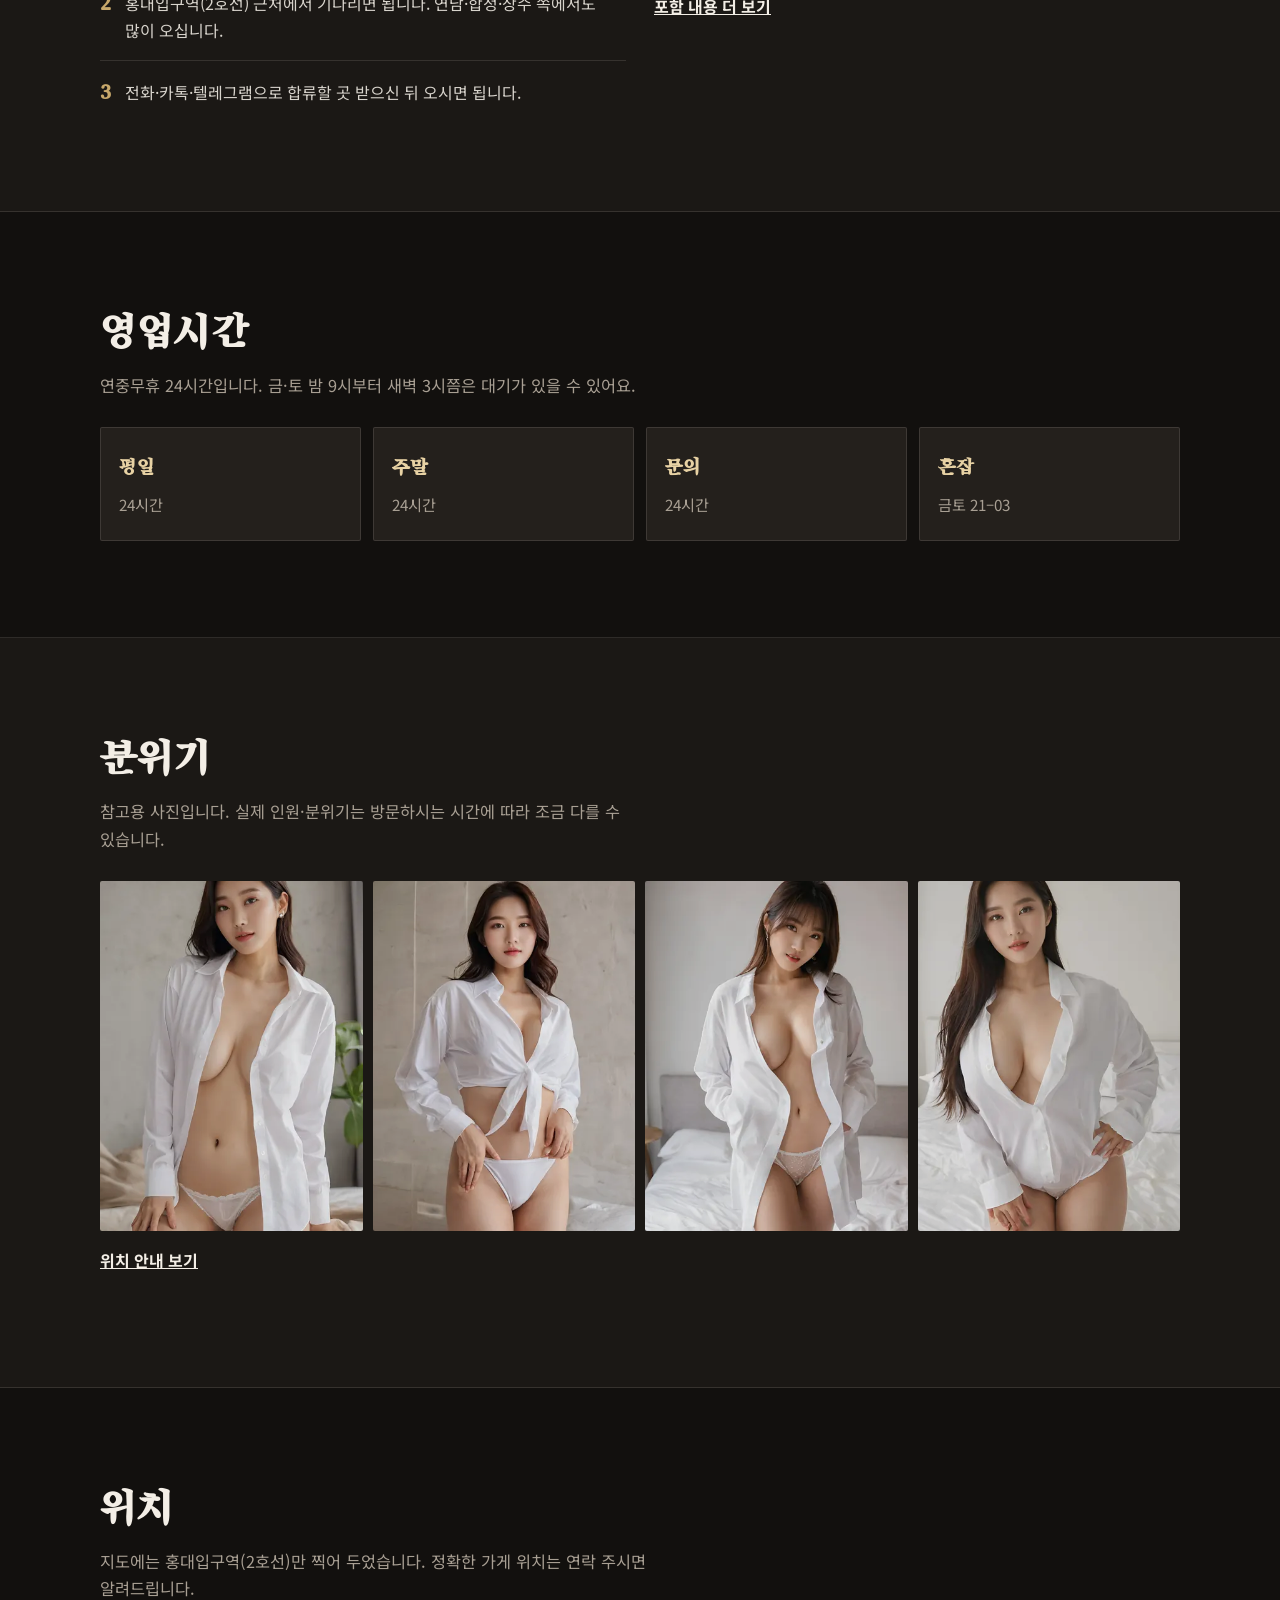
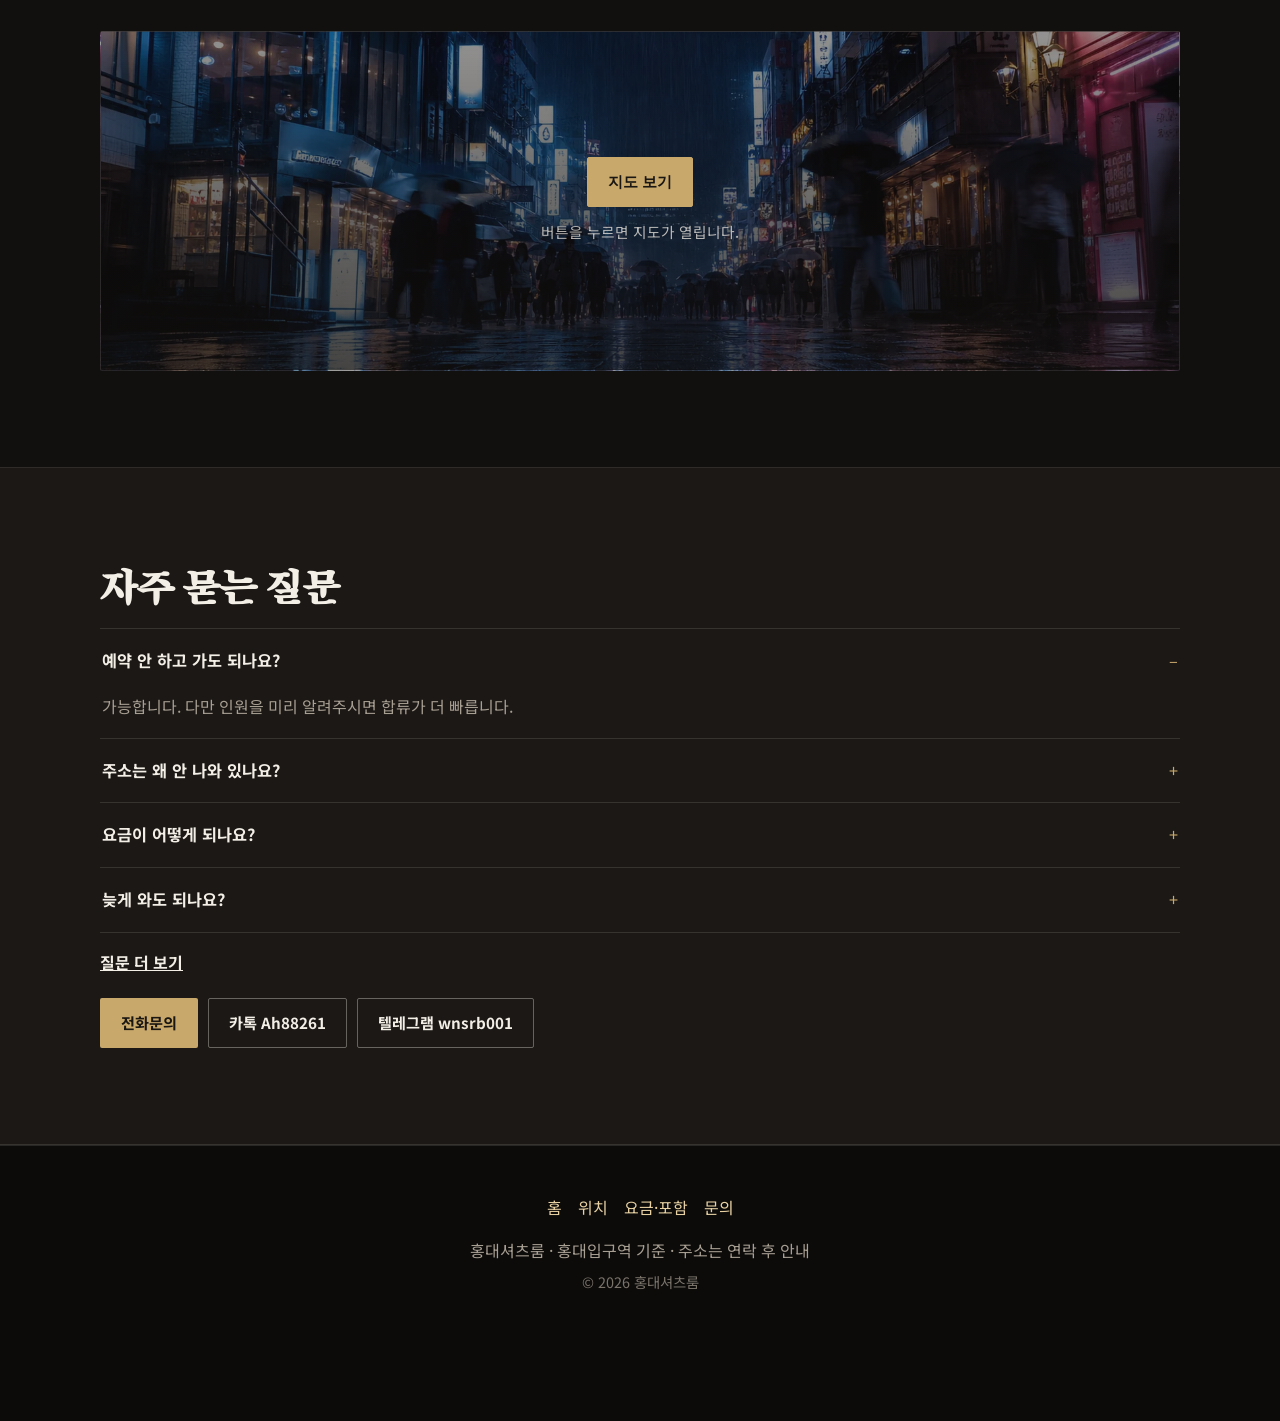
==== commit 8617c8cf: "Remove choice and greeting mentions from site copy." ====
--- a/index.html
+++ b/index.html
@@ -109,7 +109,7 @@
           </ol>
         </div>
         <div>
-          <p class="lede" style="margin:0">합법 유흥주점입니다. 초이스 후 인사(셔츠 환복) 있습니다. 소주·맥주 무제한, 노래·흡연 가능하고요. 현금·카드·계좌이체, 영수증 다 됩니다. 위스키 단품 메뉴는 따로 안 올려둡니다.</p>
+          <p class="lede" style="margin:0">합법 유흥주점입니다. 소주·맥주 무제한, 노래·흡연 가능하고요. 현금·카드·계좌이체, 영수증 다 됩니다. 위스키 단품 메뉴는 따로 안 올려둡니다.</p>
           <p style="margin:18px 0 0"><a href="reserve/"><strong>포함 내용 더 보기</strong></a></p>
         </div>
       </div>
@@ -179,10 +179,6 @@
         <details>
           <summary>주소는 왜 안 나와 있나요?</summary>
           <p>그날 상황에 따라 합류 지점이 달라질 수 있어서요. 홍대입구역 기준으로 연락 후 안내드립니다.</p>
-        </details>
-        <details>
-          <summary>인사 어떻게 해요?</summary>
-          <p>합법 유흥주점이고, 초이스 후에 인사(셔츠 환복) 있습니다.</p>
         </details>
         <details>
           <summary>요금이 어떻게 되나요?</summary>
@@ -299,7 +295,6 @@
       "mainEntity": [
         {"@type":"Question","name":"예약 안 하고 가도 되나요?","acceptedAnswer":{"@type":"Answer","text":"가능합니다. 다만 인원을 미리 알려주시면 합류가 더 빠릅니다."}},
         {"@type":"Question","name":"주소는 왜 안 나와 있나요?","acceptedAnswer":{"@type":"Answer","text":"그날 상황에 따라 합류 지점이 달라질 수 있어서요. 홍대입구역 기준으로 연락 후 안내드립니다."}},
-        {"@type":"Question","name":"인사 어떻게 해요?","acceptedAnswer":{"@type":"Answer","text":"합법 유흥주점이고, 초이스 후에 인사(셔츠 환복) 있습니다."}},
         {"@type":"Question","name":"요금이 어떻게 되나요?","acceptedAnswer":{"@type":"Answer","text":"1인 21만 원, 2인부터는 인당 17만 원입니다."}},
         {"@type":"Question","name":"늦게 와도 되나요?","acceptedAnswer":{"@type":"Answer","text":"됩니다. 영업이랑 문의 둘 다 24시간이에요."}}
       ]
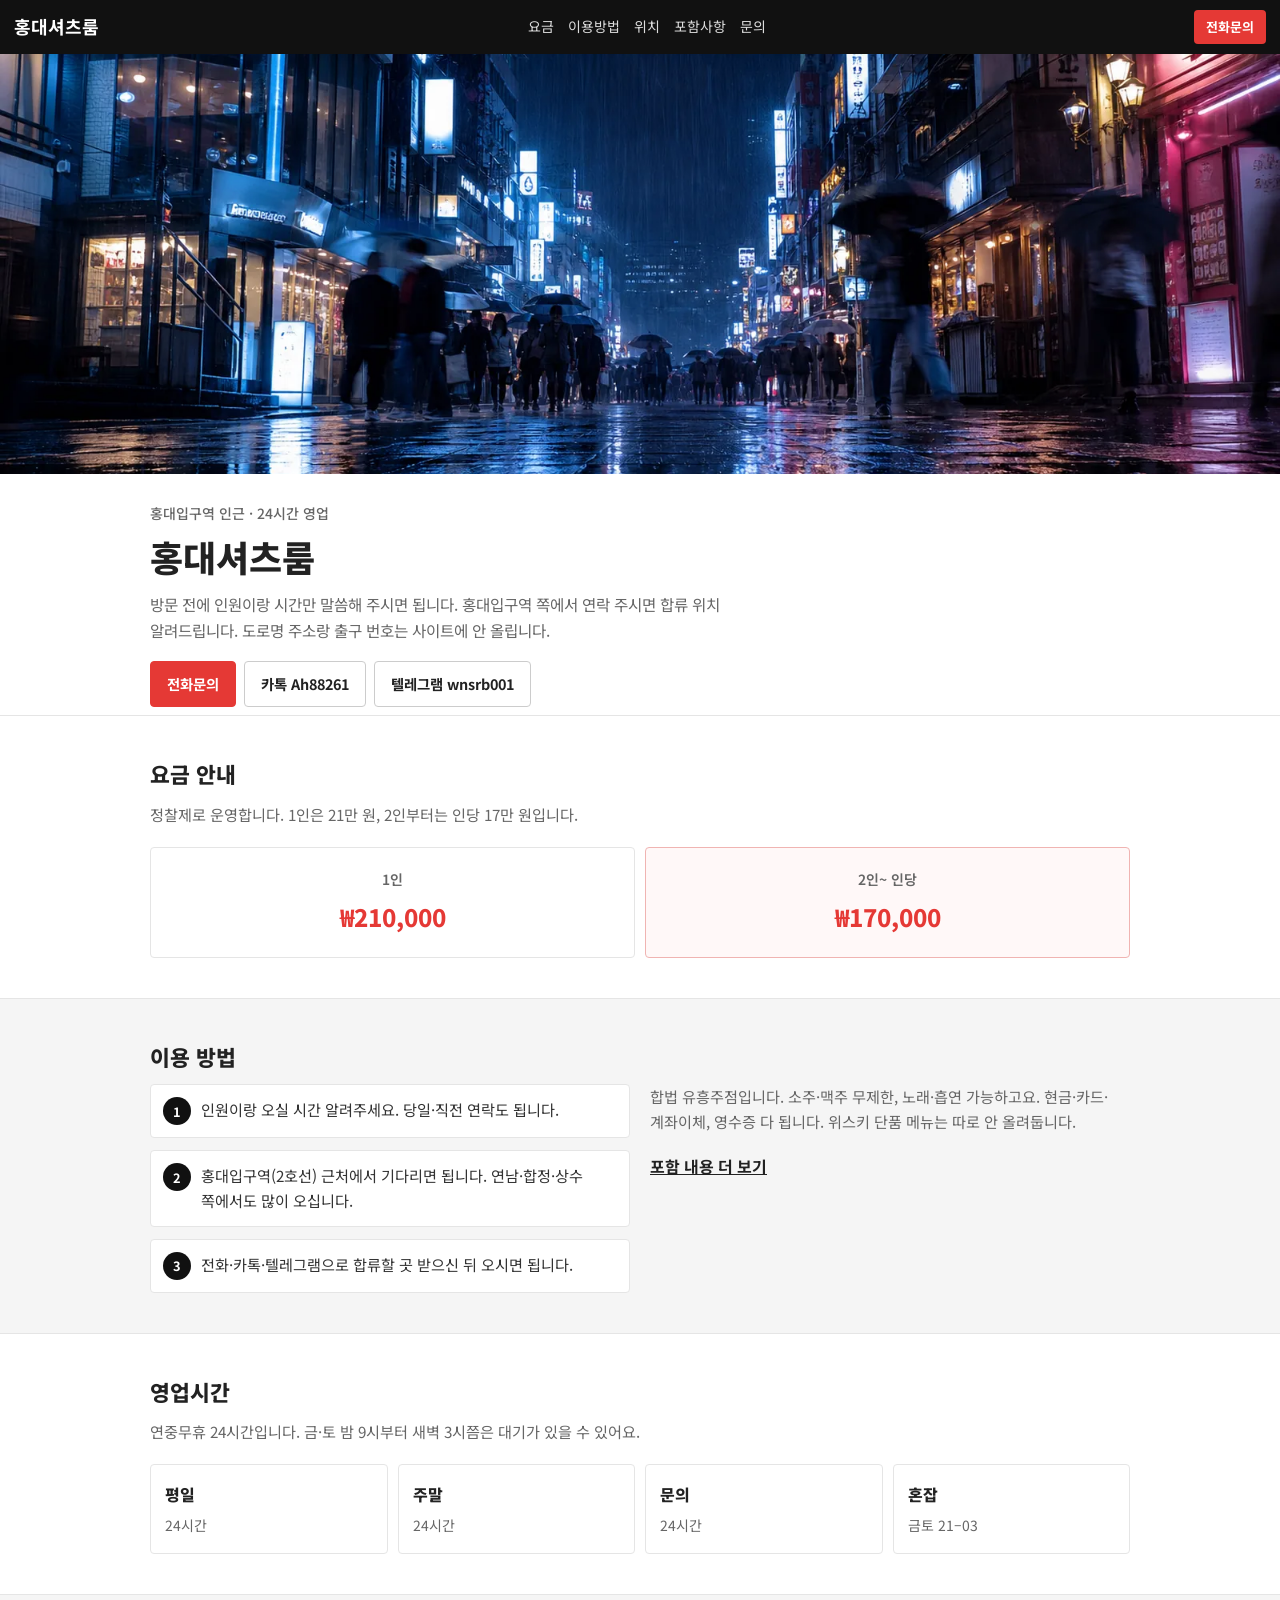
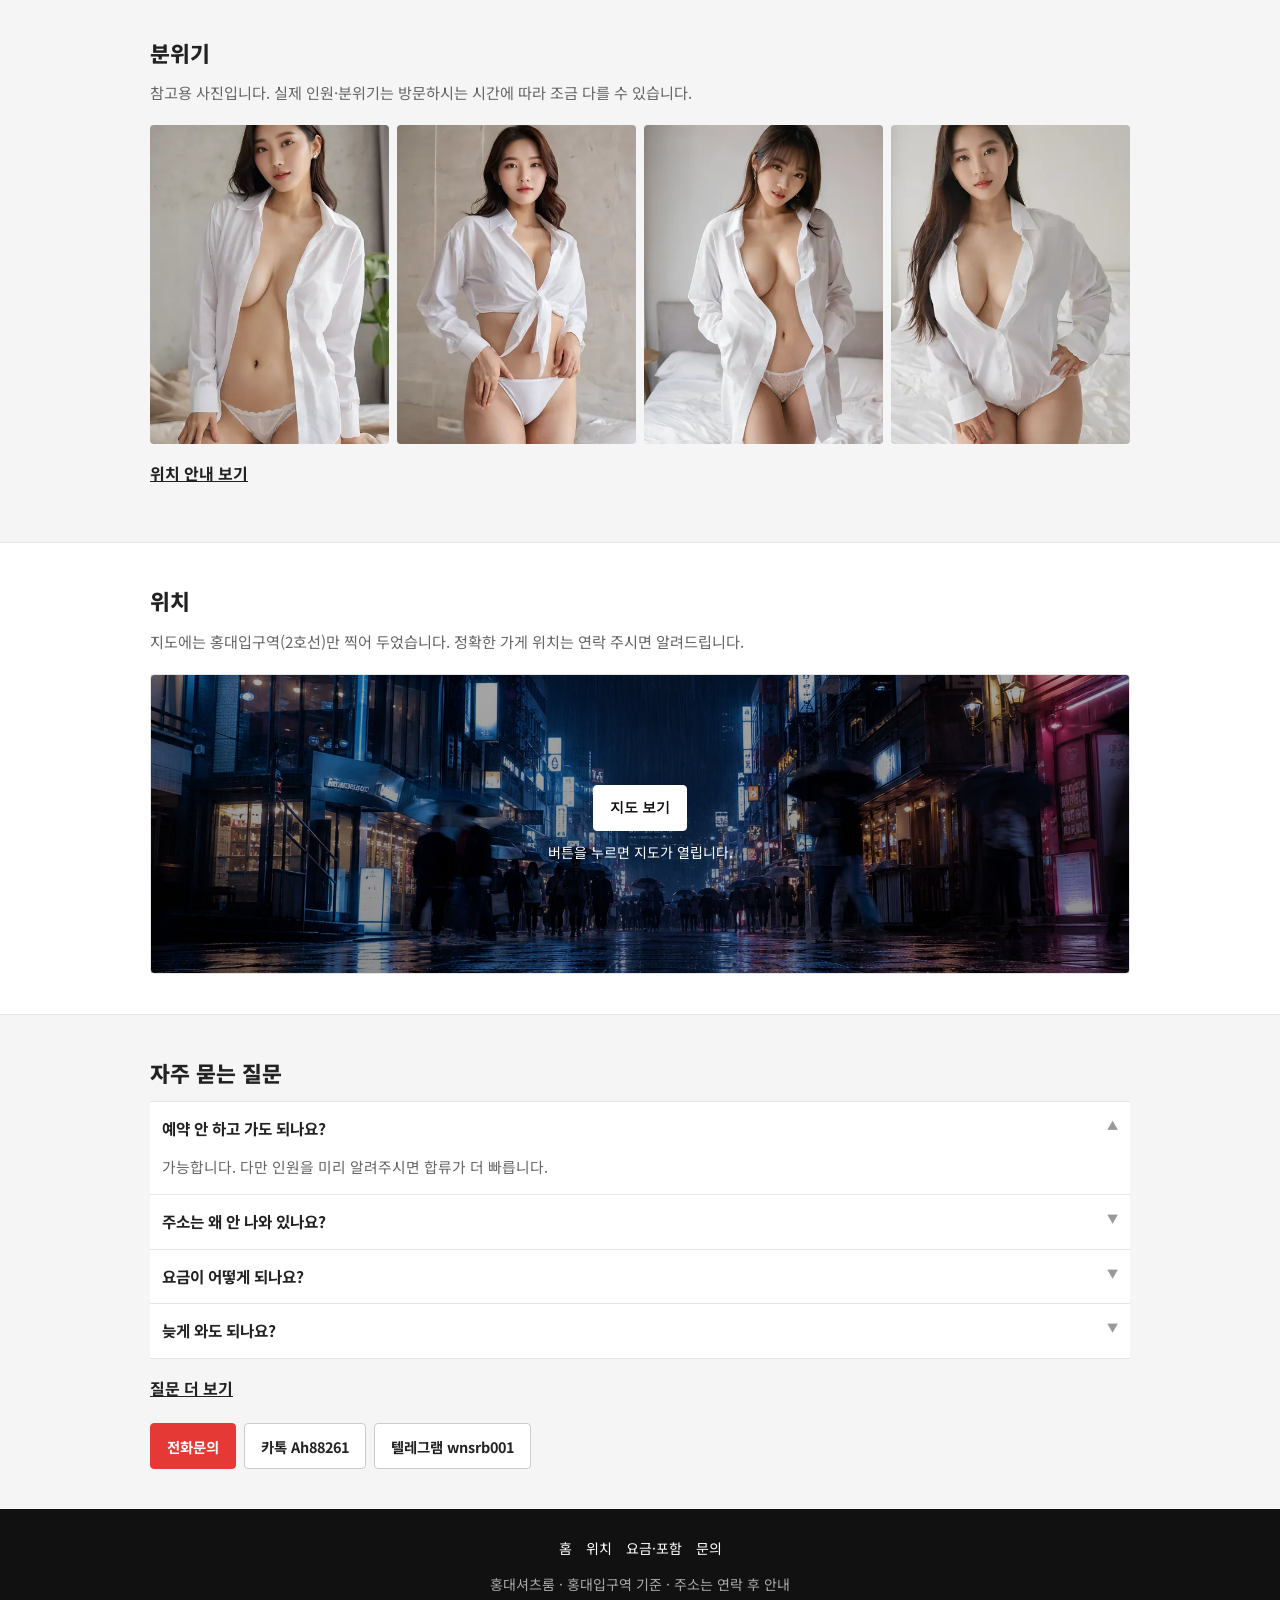
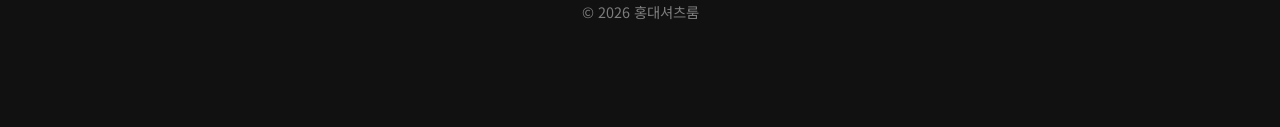
==== commit d29170b6: "Switch to a plain commercial layout instead of dark luxury styling." ====
--- a/index.html
+++ b/index.html
@@ -25,7 +25,7 @@
 <meta name="twitter:title" content="홍대셔츠룸 | 요금·예약·위치 안내">
 <meta name="twitter:description" content="홍대입구역 근처 합류. 1인 21만원, 2인부터 인당 17만원. 24시간 영업·문의.">
 <meta name="twitter:image" content="https://hongdaeshirt.github.io/hongdaeshirtroom/assets/img/space/hongdae-night.jpg">
-<meta name="theme-color" content="#12100e">
+<meta name="theme-color" content="#111111">
 <link rel="icon" href="assets/img/favicon.svg" type="image/svg+xml">
 <link rel="icon" href="assets/img/favicon-32.png" sizes="32x32" type="image/png">
 <link rel="apple-touch-icon" href="assets/img/apple-touch-icon.png">
@@ -33,7 +33,7 @@
 <link rel="preload" as="image" href="assets/img/space/hongdae-night.webp" type="image/webp" fetchpriority="high">
 <link rel="preconnect" href="https://fonts.googleapis.com">
 <link rel="preconnect" href="https://fonts.gstatic.com" crossorigin>
-<link href="https://fonts.googleapis.com/css2?family=Song+Myung&family=Noto+Sans+KR:wght@400;500;600;700&display=swap" rel="stylesheet">
+<link href="https://fonts.googleapis.com/css2?family=Noto+Sans+KR:wght@400;500;700;800&display=swap" rel="stylesheet">
 <link rel="stylesheet" href="assets/css/style.css">
 </head>
 <body>
@@ -59,7 +59,7 @@
     </picture>
   </div>
   <div class="stage-copy">
-    <p class="eyebrow">홍대입구역 인근 · 24시간</p>
+    <p class="eyebrow">홍대입구역 인근 · 24시간 영업</p>
     <h1>홍대셔츠룸</h1>
     <p class="stage-lead">방문 전에 인원이랑 시간만 말씀해 주시면 됩니다. 홍대입구역 쪽에서 연락 주시면 합류 위치 알려드립니다. 도로명 주소랑 출구 번호는 사이트에 안 올립니다.</p>
     <div class="cta-row">
--- a/assets/css/style.css
+++ b/assets/css/style.css
@@ -1,33 +1,29 @@
 :root {
-  --bg: #12100e;
-  --bg-2: #1b1815;
-  --bg-3: #24201c;
-  --ink: #f3eee6;
-  --mute: #a89f93;
-  --line: rgba(243, 238, 230, 0.12);
-  --gold: #c8a86b;
-  --gold-soft: #e8d2a4;
-  --max: 1080px;
-  --display: "Song Myung", "Nanum Myeongjo", Georgia, serif;
-  --body: "Noto Sans KR", "Apple SD Gothic Neo", "Malgun Gothic", sans-serif;
+  --bg: #ffffff;
+  --bg-soft: #f5f5f5;
+  --ink: #222222;
+  --mute: #666666;
+  --line: #e5e5e5;
+  --accent: #e53935;
+  --max: 980px;
+  --font: "Noto Sans KR", "Apple SD Gothic Neo", "Malgun Gothic", sans-serif;
 }
 
 * { box-sizing: border-box; }
 html { scroll-behavior: smooth; }
 body {
   margin: 0;
-  background:
-    radial-gradient(ellipse 80% 50% at 50% -10%, rgba(200, 168, 107, 0.12), transparent 55%),
-    var(--bg);
+  background: var(--bg);
   color: var(--ink);
-  font-family: var(--body);
-  font-weight: 400;
-  line-height: 1.7;
+  font-family: var(--font);
+  font-size: 16px;
+  line-height: 1.65;
   word-break: keep-all;
   overflow-wrap: break-word;
 }
 img { max-width: 100%; display: block; height: auto; }
 a { color: inherit; }
+
 .skip {
   position: absolute;
   left: -9999px;
@@ -44,11 +40,11 @@
   border: 0;
 }
 .skip:focus {
-  left: 12px;
-  top: 12px;
+  left: 10px;
+  top: 10px;
   z-index: 99;
-  background: var(--gold);
-  color: #1a1612;
+  background: #fff;
+  border: 1px solid #000;
   padding: 8px 12px;
 }
 
@@ -59,431 +55,372 @@
   display: flex;
   align-items: center;
   justify-content: space-between;
-  gap: 12px;
-  padding: 16px clamp(16px, 4vw, 36px);
-  background: rgba(18, 16, 14, 0.92);
-  backdrop-filter: blur(10px);
-  border-bottom: 1px solid var(--line);
-}
-.bar a { text-decoration: none; }
+  gap: 10px;
+  padding: 0 14px;
+  height: 54px;
+  background: #111;
+  color: #fff;
+}
+.bar a { text-decoration: none; color: #fff; }
 .logo {
-  font-family: var(--display);
-  font-size: 1.35rem;
+  font-size: 1.125rem;
   font-weight: 700;
-  letter-spacing: 0.04em;
 }
 .bar nav {
   display: flex;
   flex-wrap: wrap;
-  gap: 18px;
-  font-size: 0.9rem;
-  font-weight: 500;
-}
-.bar nav a {
-  opacity: 0.78;
-  transition: opacity 160ms ease, color 160ms ease;
-}
+  gap: 14px;
+  font-size: 0.875rem;
+}
+.bar nav a { color: #ddd; }
 .bar nav a:hover,
-.bar nav a[aria-current="page"] {
-  opacity: 1;
-  color: var(--gold-soft);
-}
+.bar nav a[aria-current="page"] { color: #fff; }
 .pill {
   display: inline-flex;
   align-items: center;
   justify-content: center;
-  min-height: 42px;
-  padding: 0 16px;
-  background: var(--gold);
-  color: #1a1612;
+  height: 34px;
+  padding: 0 12px;
+  background: var(--accent);
+  color: #fff;
+  font-size: 0.8125rem;
   font-weight: 700;
-  font-size: 0.9rem;
   text-decoration: none;
-  border-radius: 2px;
+  border-radius: 4px;
 }
 
 .marquee { display: none; }
+.stamp { display: none; }
 
 .stage {
+  display: block;
+  background: #fff;
+}
+.stage-media {
   position: relative;
-  min-height: min(92vh, 820px);
-  display: grid;
-  align-items: end;
+  width: 100%;
+  max-height: 420px;
   overflow: hidden;
-  isolation: isolate;
-}
-.stage-media {
-  position: absolute;
-  inset: 0;
-  z-index: -1;
+  background: #222;
 }
 .stage-media picture,
 .stage-media img {
   width: 100%;
-  height: 100%;
+  height: 420px;
   object-fit: cover;
 }
-.stage-media::after {
-  content: "";
-  position: absolute;
-  inset: 0;
-  background:
-    linear-gradient(180deg, rgba(18, 16, 14, 0.35) 0%, rgba(18, 16, 14, 0.55) 40%, rgba(18, 16, 14, 0.92) 100%),
-    linear-gradient(90deg, rgba(18, 16, 14, 0.7) 0%, rgba(18, 16, 14, 0.25) 55%, transparent 100%);
-}
-.stage-media img {
-  animation: drift 22s ease-in-out infinite alternate;
-}
 .stage-copy {
-  width: min(100% - 32px, var(--max));
+  width: min(100% - 28px, var(--max));
   margin: 0 auto;
-  padding: 0 0 clamp(48px, 8vw, 88px);
-  display: flex;
-  flex-direction: column;
-  gap: 18px;
-  max-width: 36rem;
-  margin-left: clamp(16px, 6vw, calc((100% - var(--max)) / 2 + 16px));
+  padding: 28px 0 8px;
 }
 .stage-copy .eyebrow {
-  margin: 0;
-  color: var(--gold);
-  font-size: 0.86rem;
-  font-weight: 600;
-  letter-spacing: 0.06em;
+  margin: 0 0 8px;
+  color: var(--mute);
+  font-size: 0.875rem;
+  font-weight: 500;
 }
 .stage h1 {
-  margin: 0;
-  font-family: var(--display);
-  font-size: clamp(3rem, 9vw, 5.4rem);
-  line-height: 1.05;
-  font-weight: 700;
-  text-shadow: 0 2px 28px rgba(0, 0, 0, 0.35);
+  margin: 0 0 12px;
+  font-size: clamp(1.75rem, 5vw, 2.25rem);
+  font-weight: 800;
+  line-height: 1.3;
 }
 .stage-lead {
-  margin: 0;
-  color: rgba(243, 238, 230, 0.82);
-  font-size: 1.05rem;
-  max-width: 30rem;
+  margin: 0 0 18px;
+  color: var(--mute);
+  font-size: 0.975rem;
+  max-width: 40rem;
 }
 .cta-row {
   display: flex;
   flex-wrap: wrap;
-  gap: 10px;
-  margin-top: 6px;
+  gap: 8px;
 }
 .btn {
   display: inline-flex;
   align-items: center;
   justify-content: center;
-  min-height: 50px;
-  padding: 0 20px;
-  border: 1px solid transparent;
-  background: var(--gold);
-  color: #1a1612;
+  min-height: 46px;
+  padding: 0 16px;
+  background: var(--accent);
+  color: #fff;
+  border: 1px solid var(--accent);
   font-weight: 700;
+  font-size: 0.9rem;
+  text-decoration: none;
+  border-radius: 4px;
+}
+.btn:hover { filter: brightness(0.95); }
+.btn.ghost {
+  background: #fff;
+  color: #222;
+  border-color: #ccc;
+}
+.btn.ghost:hover {
+  border-color: #999;
+  filter: none;
+}
+
+.wrap {
+  width: min(100% - 28px, var(--max));
+  margin: 0 auto;
+}
+.block {
+  padding: 40px 0;
+  border-top: 1px solid var(--line);
+}
+.block:nth-child(even) {
+  background: var(--bg-soft);
+}
+.block h2 {
+  margin: 0 0 10px;
+  font-size: 1.35rem;
+  font-weight: 800;
+}
+.lede {
+  margin: 0 0 20px;
+  color: var(--mute);
   font-size: 0.95rem;
-  text-decoration: none;
-  border-radius: 2px;
-  transition: background 160ms ease, border-color 160ms ease, color 160ms ease;
-}
-.btn:hover { background: var(--gold-soft); }
-.btn.ghost {
-  background: transparent;
-  color: var(--ink);
-  border-color: rgba(243, 238, 230, 0.35);
-}
-.btn.ghost:hover {
-  border-color: var(--gold);
-  color: var(--gold-soft);
-}
-.stamp { display: none; }
-
-.wrap {
-  width: min(100% - 32px, var(--max));
-  margin: 0 auto;
-}
-.block {
-  padding: clamp(56px, 8vw, 96px) 0;
-  border-bottom: 1px solid var(--line);
-}
-.block:nth-child(even) {
-  background: var(--bg-2);
-}
-.block h2 {
-  margin: 0 0 14px;
-  font-family: var(--display);
-  font-size: clamp(1.85rem, 4vw, 2.6rem);
-  font-weight: 700;
-  line-height: 1.2;
-}
-.lede {
-  margin: 0 0 28px;
-  max-width: 36rem;
-  color: var(--mute);
-  font-size: 1.02rem;
+  max-width: 40rem;
 }
 
 .board {
   display: grid;
-  grid-template-columns: repeat(2, 1fr);
-  gap: 14px;
+  grid-template-columns: 1fr 1fr;
+  gap: 10px;
 }
 .board article {
-  padding: 28px 24px;
-  background: var(--bg-3);
+  padding: 20px 16px;
+  background: #fff;
   border: 1px solid var(--line);
-  border-radius: 2px;
+  border-radius: 4px;
+  text-align: center;
 }
 .board article:last-child {
-  border-color: rgba(200, 168, 107, 0.45);
-  background: linear-gradient(160deg, rgba(200, 168, 107, 0.14), var(--bg-3));
+  border-color: #f0b4b2;
+  background: #fff8f8;
 }
 .board .label {
   display: block;
-  font-size: 0.9rem;
+  margin-bottom: 6px;
+  color: var(--mute);
+  font-size: 0.875rem;
   font-weight: 600;
-  margin-bottom: 10px;
-  color: var(--gold);
 }
 .board strong {
-  font-family: var(--body);
-  font-size: clamp(1.7rem, 3.5vw, 2.2rem);
-  font-weight: 700;
-  letter-spacing: -0.02em;
+  font-size: 1.5rem;
+  font-weight: 800;
+  color: var(--accent);
 }
 
 .split {
   display: grid;
   grid-template-columns: 1fr 1fr;
-  gap: 28px;
-  align-items: stretch;
-}
-.split > * {
-  padding: 0;
+  gap: 20px;
+  align-items: start;
 }
 .split > :first-child {
   background: transparent;
   color: inherit;
   border: 0;
-  padding: 8px 0;
+  padding: 0;
 }
 .steps {
   margin: 0;
   padding: 0;
   list-style: none;
   display: grid;
-  gap: 18px;
+  gap: 12px;
 }
 .steps li {
   display: grid;
-  grid-template-columns: auto 1fr;
-  gap: 14px;
+  grid-template-columns: 28px 1fr;
+  gap: 10px;
   align-items: start;
-  padding-bottom: 16px;
-  border-bottom: 1px solid var(--line);
-}
-.steps li:last-child {
-  border-bottom: 0;
-  padding-bottom: 0;
+  padding: 12px;
+  background: #fff;
+  border: 1px solid var(--line);
+  border-radius: 4px;
 }
 .steps b {
-  font-family: var(--display);
-  font-size: 1.35rem;
-  color: var(--gold);
-  line-height: 1.2;
+  display: inline-flex;
+  align-items: center;
+  justify-content: center;
+  width: 28px;
+  height: 28px;
+  border-radius: 50%;
+  background: #111;
+  color: #fff;
+  font-size: 0.8rem;
+  font-weight: 700;
 }
 .steps p {
   margin: 0;
-  color: rgba(243, 238, 230, 0.88);
+  color: #333;
+  font-size: 0.95rem;
 }
 
 .rail {
   display: grid;
   grid-template-columns: repeat(4, 1fr);
-  gap: 12px;
+  gap: 10px;
 }
 .rail div {
-  padding: 22px 18px;
-  background: var(--bg-3);
+  padding: 16px 14px;
+  background: #fff;
   border: 1px solid var(--line);
-  border-radius: 2px;
+  border-radius: 4px;
 }
 .rail h3 {
-  margin: 0 0 8px;
-  font-family: var(--display);
-  font-size: 1.25rem;
-  font-weight: 700;
-  color: var(--gold-soft);
+  margin: 0 0 6px;
+  font-size: 1rem;
+  font-weight: 800;
 }
 .rail p {
   margin: 0;
   color: var(--mute);
-  font-size: 0.95rem;
+  font-size: 0.875rem;
 }
 
 .strip {
   display: grid;
   grid-template-columns: repeat(4, 1fr);
-  gap: 10px;
+  gap: 8px;
 }
 .strip img {
   width: 100%;
   aspect-ratio: 3 / 4;
   object-fit: cover;
-  border: 0;
-  filter: none;
-  border-radius: 2px;
-  transition: transform 280ms ease, opacity 280ms ease;
-  opacity: 0.92;
-}
-.strip img:hover {
-  transform: translateY(-3px);
-  opacity: 1;
+  border-radius: 4px;
+  background: #ddd;
 }
 
 .map-shell {
-  min-height: 340px;
-  border-radius: 2px;
-  overflow: hidden;
+  min-height: 300px;
   border: 1px solid var(--line);
+  border-radius: 4px;
   background:
-    linear-gradient(180deg, rgba(18, 16, 14, 0.45), rgba(18, 16, 14, 0.78)),
+    linear-gradient(rgba(0,0,0,0.35), rgba(0,0,0,0.45)),
     url("../img/space/hongdae-night.webp") center/cover;
   display: grid;
   place-items: center;
   text-align: center;
-  padding: 24px;
+  padding: 20px;
 }
 .map-shell.is-on {
   padding: 0;
-  background: #0c0b0a;
+  background: #eee;
 }
 .map-shell iframe {
   width: 100%;
-  height: 380px;
+  height: 360px;
   border: 0;
 }
 .map-note {
-  margin: 12px 0 0;
-  color: rgba(243, 238, 230, 0.75);
-  max-width: 24rem;
-  font-size: 0.92rem;
+  margin: 10px 0 0;
+  color: #fff;
+  font-size: 0.875rem;
 }
 .map-load-btn {
-  box-shadow: none !important;
-  border-color: var(--gold) !important;
-  color: #1a1612 !important;
-  background: var(--gold) !important;
+  background: #fff !important;
+  color: #111 !important;
+  border-color: #fff !important;
 }
 
 .qa {
-  display: grid;
-  gap: 0;
   border-top: 1px solid var(--line);
+  background: #fff;
 }
 .qa details {
   border-bottom: 1px solid var(--line);
-  padding: 0 2px;
+  padding: 0 12px;
 }
 .qa summary {
   cursor: pointer;
   list-style: none;
-  padding: 18px 0;
+  padding: 14px 0;
   font-weight: 700;
-  font-size: 1.02rem;
+  font-size: 0.975rem;
 }
 .qa summary::-webkit-details-marker { display: none; }
 .qa summary::after {
-  content: "+";
+  content: "▼";
   float: right;
-  color: var(--gold);
-  font-weight: 400;
-}
-.qa details[open] summary::after { content: "–"; }
+  font-size: 0.7rem;
+  color: #999;
+}
+.qa details[open] summary::after { content: "▲"; }
 .qa p {
-  margin: 0 0 18px;
-  color: var(--mute);
+  margin: 0 0 14px;
+  color: var(--mute);
+  font-size: 0.925rem;
 }
 
 .foot {
-  padding: 48px 0 120px;
-  background: #0c0b0a;
-  color: var(--mute);
+  padding: 28px 14px 100px;
+  background: #111;
+  color: #aaa;
   text-align: center;
-  border-top: 1px solid var(--line);
+  font-size: 0.875rem;
 }
 .foot a {
-  color: var(--gold-soft);
+  color: #fff;
   text-decoration: none;
 }
-.foot a:hover { color: var(--gold); }
 .foot nav {
   display: flex;
   flex-wrap: wrap;
   justify-content: center;
-  gap: 16px;
-  margin-bottom: 16px;
-}
-.foot p { margin: 6px 0; }
+  gap: 14px;
+  margin-bottom: 12px;
+}
+.foot p { margin: 4px 0; }
+
 .dock {
   position: fixed;
-  left: 10px;
-  right: 10px;
-  bottom: 10px;
+  left: 8px;
+  right: 8px;
+  bottom: 8px;
   z-index: 50;
   display: none;
-  gap: 8px;
+  gap: 6px;
 }
 .dock .btn {
   flex: 1;
-  min-height: 48px;
+  min-height: 44px;
+  border-radius: 4px;
 }
 
 .page-top {
-  padding: 48px 0 36px;
-  background:
-    linear-gradient(180deg, rgba(200, 168, 107, 0.08), transparent 70%),
-    var(--bg-2);
+  padding: 28px 0 20px;
+  background: var(--bg-soft);
   border-bottom: 1px solid var(--line);
 }
 .page-top h1 {
-  margin: 0 0 12px;
-  font-family: var(--display);
-  font-size: clamp(2rem, 5vw, 3rem);
-  line-height: 1.15;
-  font-weight: 700;
+  margin: 0 0 8px;
+  font-size: 1.5rem;
+  font-weight: 800;
 }
 .crumb {
-  margin: 0 0 12px;
-  font-size: 0.88rem;
+  margin: 0 0 8px;
+  font-size: 0.8125rem;
   color: var(--mute);
 }
 .crumb a {
-  color: var(--gold-soft);
+  color: #333;
+  font-weight: 600;
   text-decoration: none;
-  font-weight: 600;
-}
-
-@keyframes drift {
-  from { transform: scale(1); }
-  to { transform: scale(1.05); }
-}
-
-@media (prefers-reduced-motion: reduce) {
-  .stage-media img,
-  .strip img { animation: none !important; transition: none !important; }
 }
 
 @media (max-width: 900px) {
-  .stage { min-height: min(86vh, 720px); }
-  .stage-copy {
-    margin-left: auto;
-    margin-right: auto;
-  }
   .board,
   .rail,
   .split,
   .strip { grid-template-columns: 1fr 1fr; }
+  .stage-media img,
+  .stage-media picture { height: 260px; }
+  .stage-media { max-height: 260px; }
 }
 
 @media (max-width: 640px) {
@@ -493,5 +430,4 @@
   .rail,
   .split,
   .strip { grid-template-columns: 1fr; }
-  .stage-copy { max-width: none; }
-}
+}
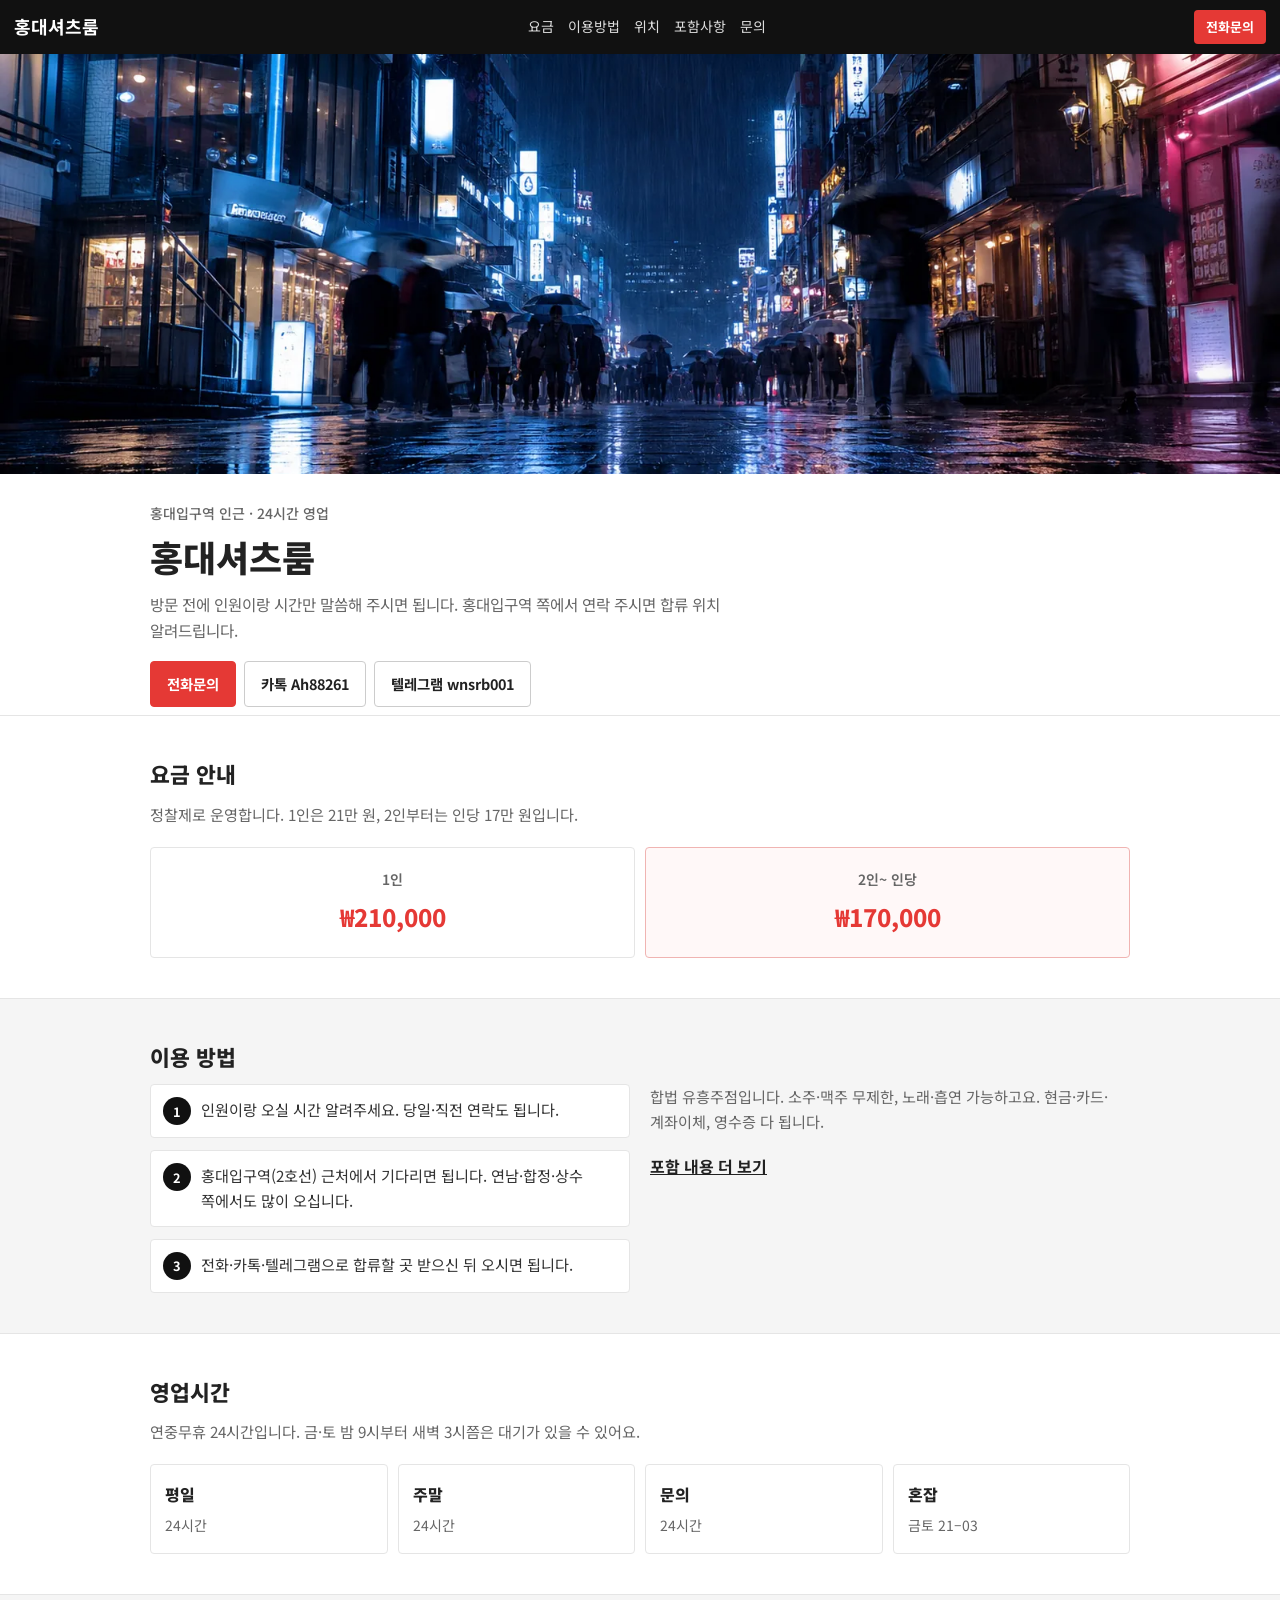
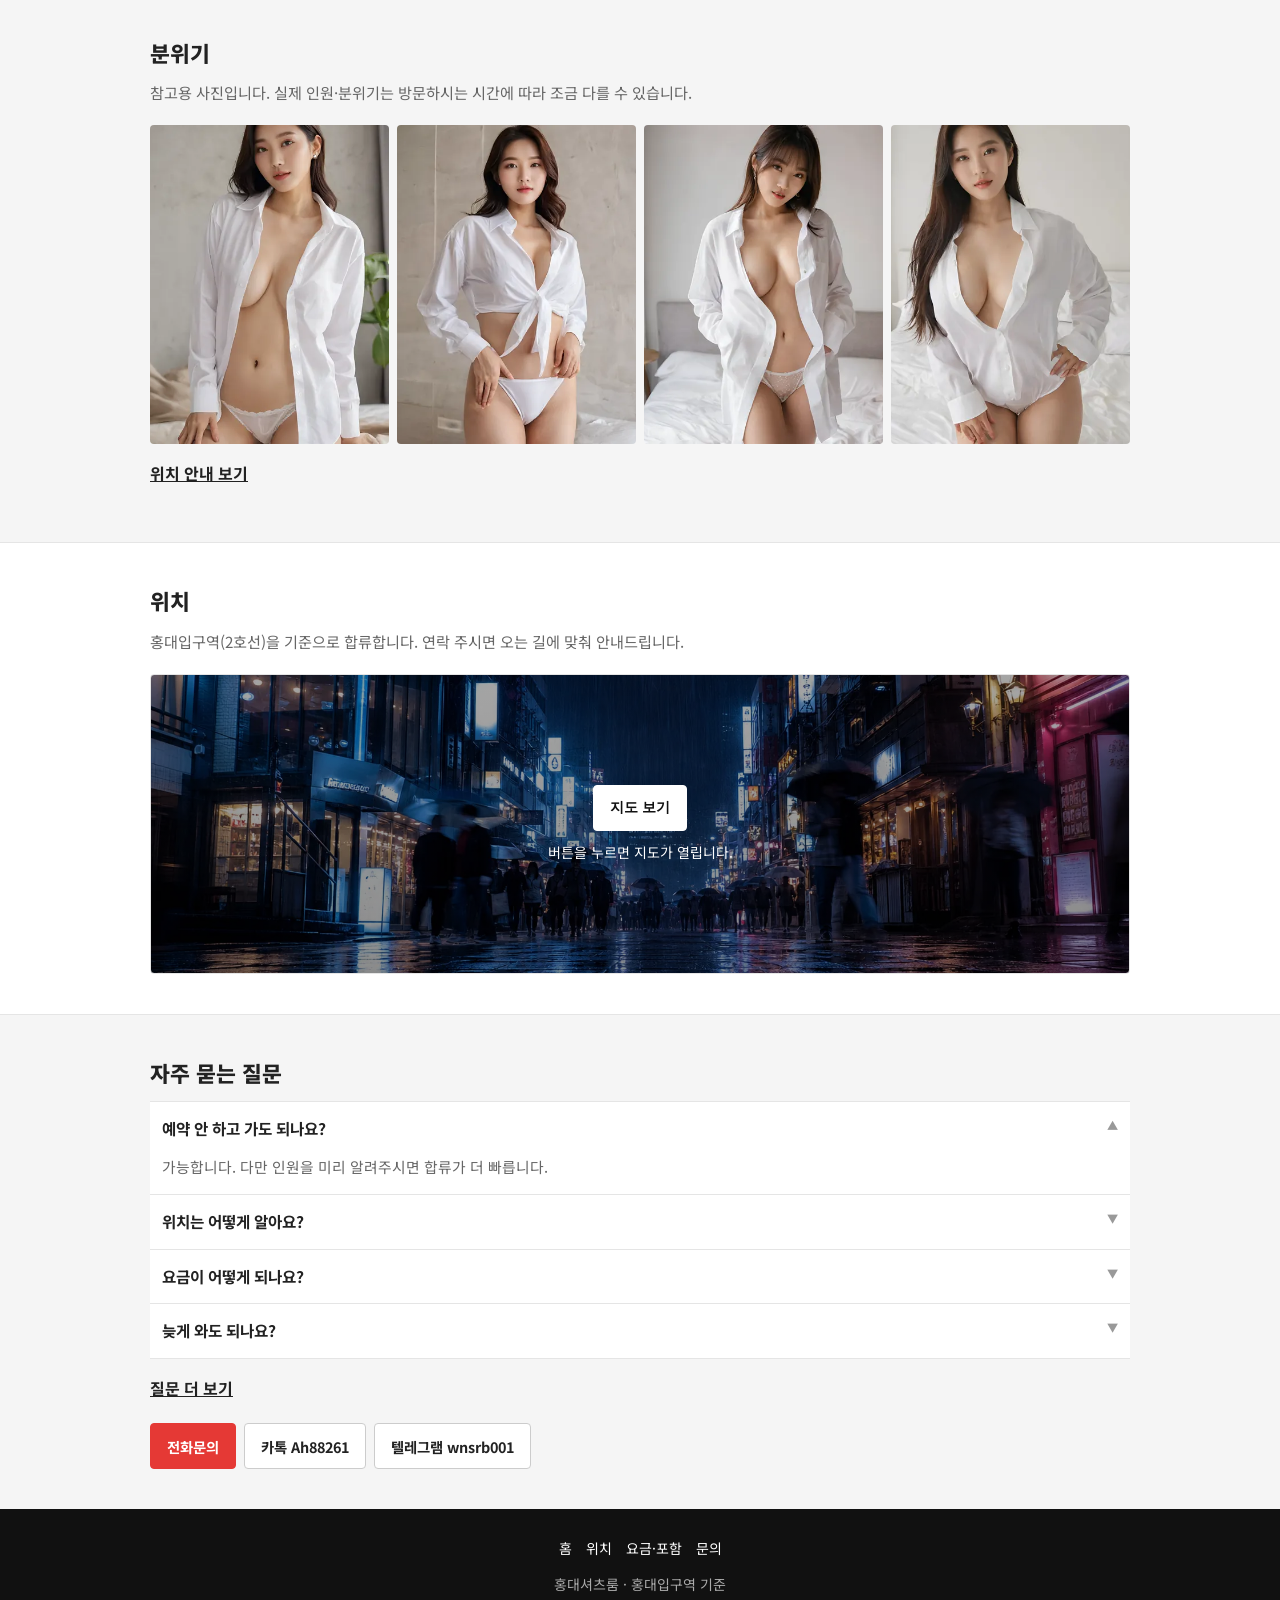
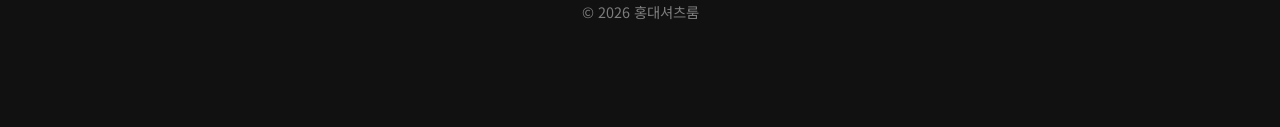
==== commit 49b50cb7: "Drop meta copy about what the site does not publish." ====
--- a/index.html
+++ b/index.html
@@ -4,7 +4,7 @@
 <meta charset="UTF-8">
 <meta name="viewport" content="width=device-width, initial-scale=1">
 <title>홍대셔츠룸 | 요금·예약·위치 안내</title>
-<meta name="description" content="홍대셔츠룸입니다. 홍대입구역 근처, 1인 21만원·2인부터 인당 17만원. 24시간 영업·문의. 주소는 연락 후 안내드립니다.">
+<meta name="description" content="홍대셔츠룸입니다. 홍대입구역 근처, 1인 21만원·2인부터 인당 17만원. 24시간 영업·문의.">
 <meta name="robots" content="index,follow,max-image-preview:large,max-snippet:-1,max-video-preview:-1">
 <meta name="google-site-verification" content="ETEl6-ctg5ZU-qnltE2_Ynmr2beDiUaVYocim58YZ6o">
 <meta name="author" content="홍대셔츠룸">
@@ -61,7 +61,7 @@
   <div class="stage-copy">
     <p class="eyebrow">홍대입구역 인근 · 24시간 영업</p>
     <h1>홍대셔츠룸</h1>
-    <p class="stage-lead">방문 전에 인원이랑 시간만 말씀해 주시면 됩니다. 홍대입구역 쪽에서 연락 주시면 합류 위치 알려드립니다. 도로명 주소랑 출구 번호는 사이트에 안 올립니다.</p>
+    <p class="stage-lead">방문 전에 인원이랑 시간만 말씀해 주시면 됩니다. 홍대입구역 쪽에서 연락 주시면 합류 위치 알려드립니다.</p>
     <div class="cta-row">
       <a class="btn" href="tel:01026762894" aria-label="홍대셔츠룸 전화 문의">전화문의</a>
       <a class="btn ghost" href="https://open.kakao.com/" rel="noopener noreferrer" onclick="navigator.clipboard&&navigator.clipboard.writeText('Ah88261')">카톡 Ah88261</a>
@@ -109,7 +109,7 @@
           </ol>
         </div>
         <div>
-          <p class="lede" style="margin:0">합법 유흥주점입니다. 소주·맥주 무제한, 노래·흡연 가능하고요. 현금·카드·계좌이체, 영수증 다 됩니다. 위스키 단품 메뉴는 따로 안 올려둡니다.</p>
+          <p class="lede" style="margin:0">합법 유흥주점입니다. 소주·맥주 무제한, 노래·흡연 가능하고요. 현금·카드·계좌이체, 영수증 다 됩니다.</p>
           <p style="margin:18px 0 0"><a href="reserve/"><strong>포함 내용 더 보기</strong></a></p>
         </div>
       </div>
@@ -158,7 +158,7 @@
   <section class="block" id="map" aria-labelledby="map-heading">
     <div class="wrap">
       <h2 id="map-heading">위치</h2>
-      <p class="lede">지도에는 홍대입구역(2호선)만 찍어 두었습니다. 정확한 가게 위치는 연락 주시면 알려드립니다.</p>
+      <p class="lede">홍대입구역(2호선)을 기준으로 합류합니다. 연락 주시면 오는 길에 맞춰 안내드립니다.</p>
       <div class="map-shell" data-src="https://maps.google.com/maps?q=%ED%99%8D%EB%8C%80%EC%9E%85%EA%B5%AC%EC%97%AD%202%ED%98%B8%EC%84%A0&hl=ko&z=16&output=embed">
         <div>
           <button type="button" class="btn map-load-btn">지도 보기</button>
@@ -177,8 +177,8 @@
           <p>가능합니다. 다만 인원을 미리 알려주시면 합류가 더 빠릅니다.</p>
         </details>
         <details>
-          <summary>주소는 왜 안 나와 있나요?</summary>
-          <p>그날 상황에 따라 합류 지점이 달라질 수 있어서요. 홍대입구역 기준으로 연락 후 안내드립니다.</p>
+          <summary>위치는 어떻게 알아요?</summary>
+          <p>홍대입구역 기준으로 연락 주시면 합류 위치 알려드립니다.</p>
         </details>
         <details>
           <summary>요금이 어떻게 되나요?</summary>
@@ -207,7 +207,7 @@
       <a href="reserve/">요금·포함</a>
       <a href="faq/">문의</a>
     </nav>
-    <p>홍대셔츠룸 · 홍대입구역 기준 · 주소는 연락 후 안내</p>
+    <p>홍대셔츠룸 · 홍대입구역 기준</p>
     <p style="opacity:.7;font-size:.9rem">© 2026 홍대셔츠룸</p>
   </div>
 </footer>
@@ -277,7 +277,7 @@
       "@id": "https://hongdaeshirt.github.io/hongdaeshirtroom/#webpage",
       "url": "https://hongdaeshirt.github.io/hongdaeshirtroom/",
       "name": "홍대셔츠룸 | 요금·예약·위치 안내",
-      "description": "홍대셔츠룸입니다. 홍대입구역 근처, 1인 21만원·2인부터 인당 17만원. 24시간 영업·문의. 주소는 연락 후 안내드립니다.",
+      "description": "홍대셔츠룸입니다. 홍대입구역 근처, 1인 21만원·2인부터 인당 17만원. 24시간 영업·문의.",
       "inLanguage": "ko-KR",
       "isPartOf": { "@id": "https://hongdaeshirt.github.io/hongdaeshirtroom/#website" },
       "about": { "@id": "https://hongdaeshirt.github.io/hongdaeshirtroom/#business" },
@@ -294,7 +294,7 @@
       "@id": "https://hongdaeshirt.github.io/hongdaeshirtroom/#faq",
       "mainEntity": [
         {"@type":"Question","name":"예약 안 하고 가도 되나요?","acceptedAnswer":{"@type":"Answer","text":"가능합니다. 다만 인원을 미리 알려주시면 합류가 더 빠릅니다."}},
-        {"@type":"Question","name":"주소는 왜 안 나와 있나요?","acceptedAnswer":{"@type":"Answer","text":"그날 상황에 따라 합류 지점이 달라질 수 있어서요. 홍대입구역 기준으로 연락 후 안내드립니다."}},
+        {"@type":"Question","name":"위치는 어떻게 알아요?","acceptedAnswer":{"@type":"Answer","text":"홍대입구역 기준으로 연락 주시면 합류 위치 알려드립니다."}},
         {"@type":"Question","name":"요금이 어떻게 되나요?","acceptedAnswer":{"@type":"Answer","text":"1인 21만 원, 2인부터는 인당 17만 원입니다."}},
         {"@type":"Question","name":"늦게 와도 되나요?","acceptedAnswer":{"@type":"Answer","text":"됩니다. 영업이랑 문의 둘 다 24시간이에요."}}
       ]
